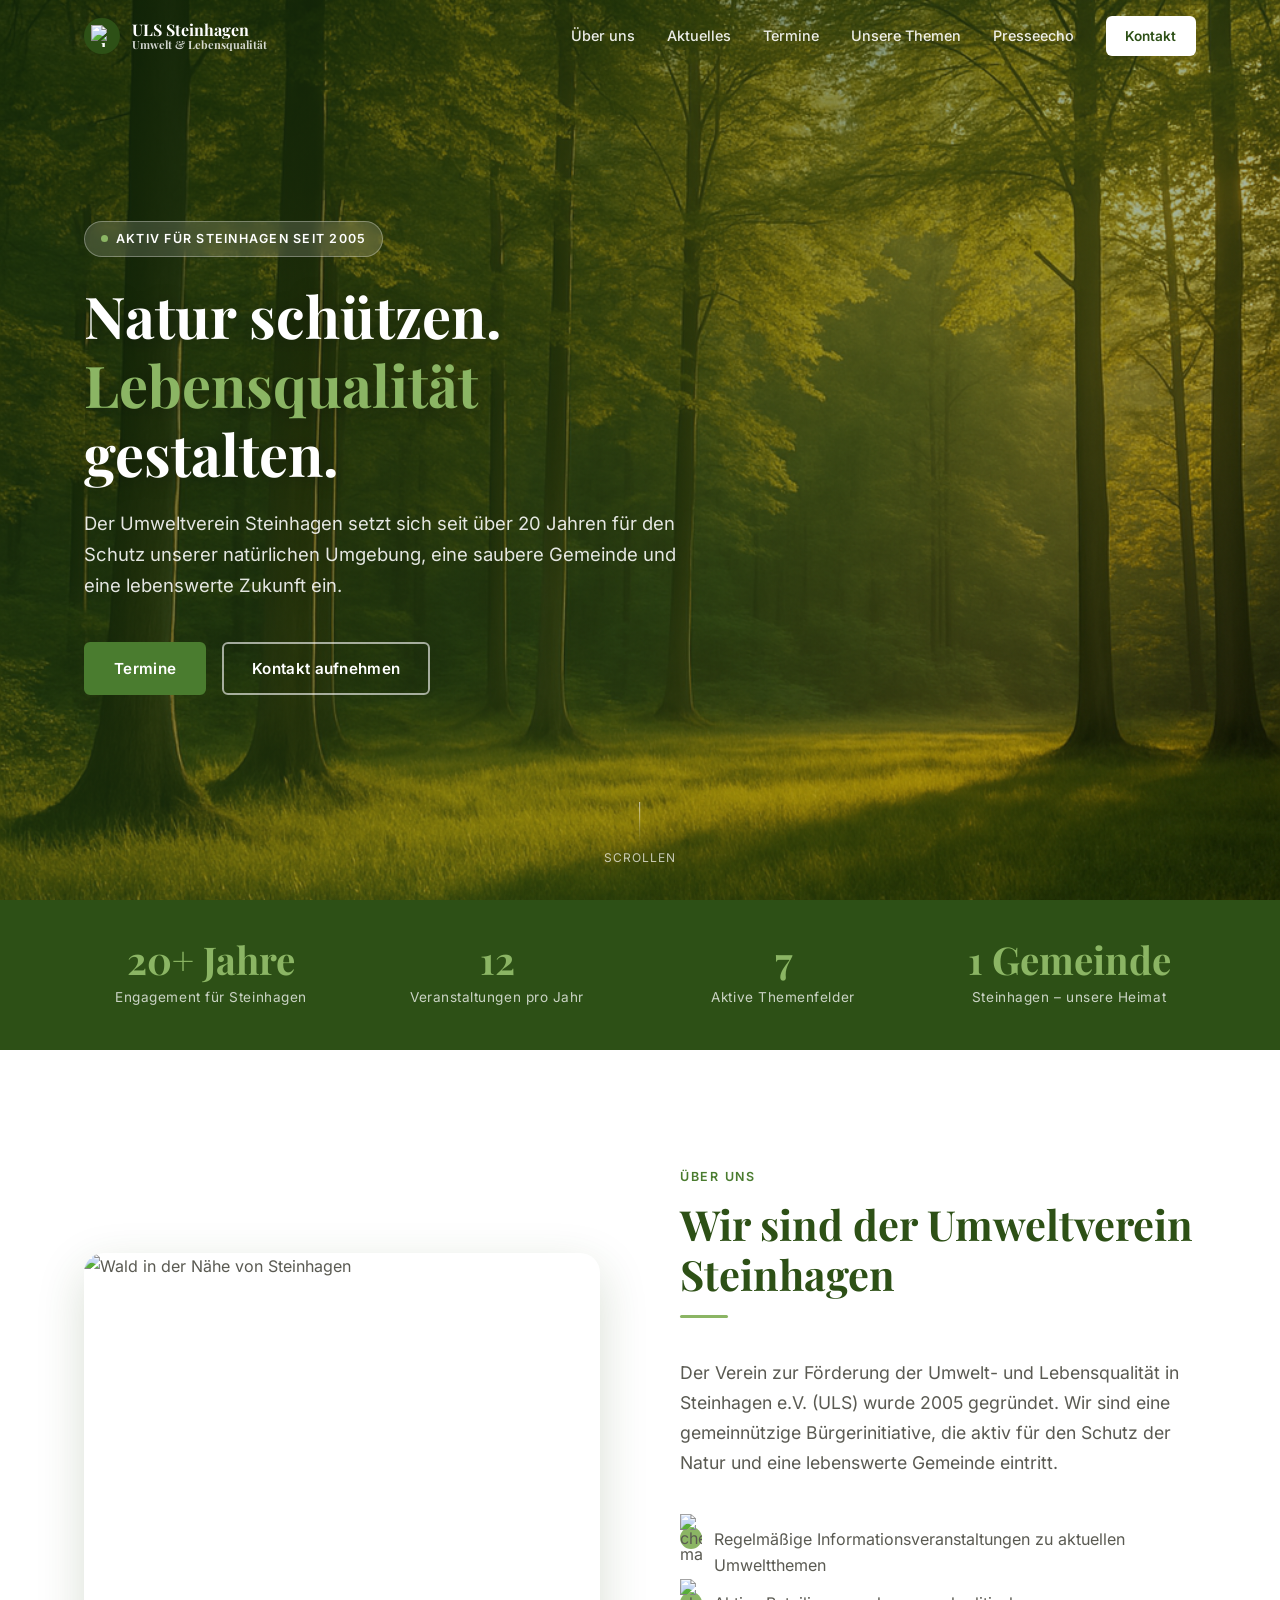
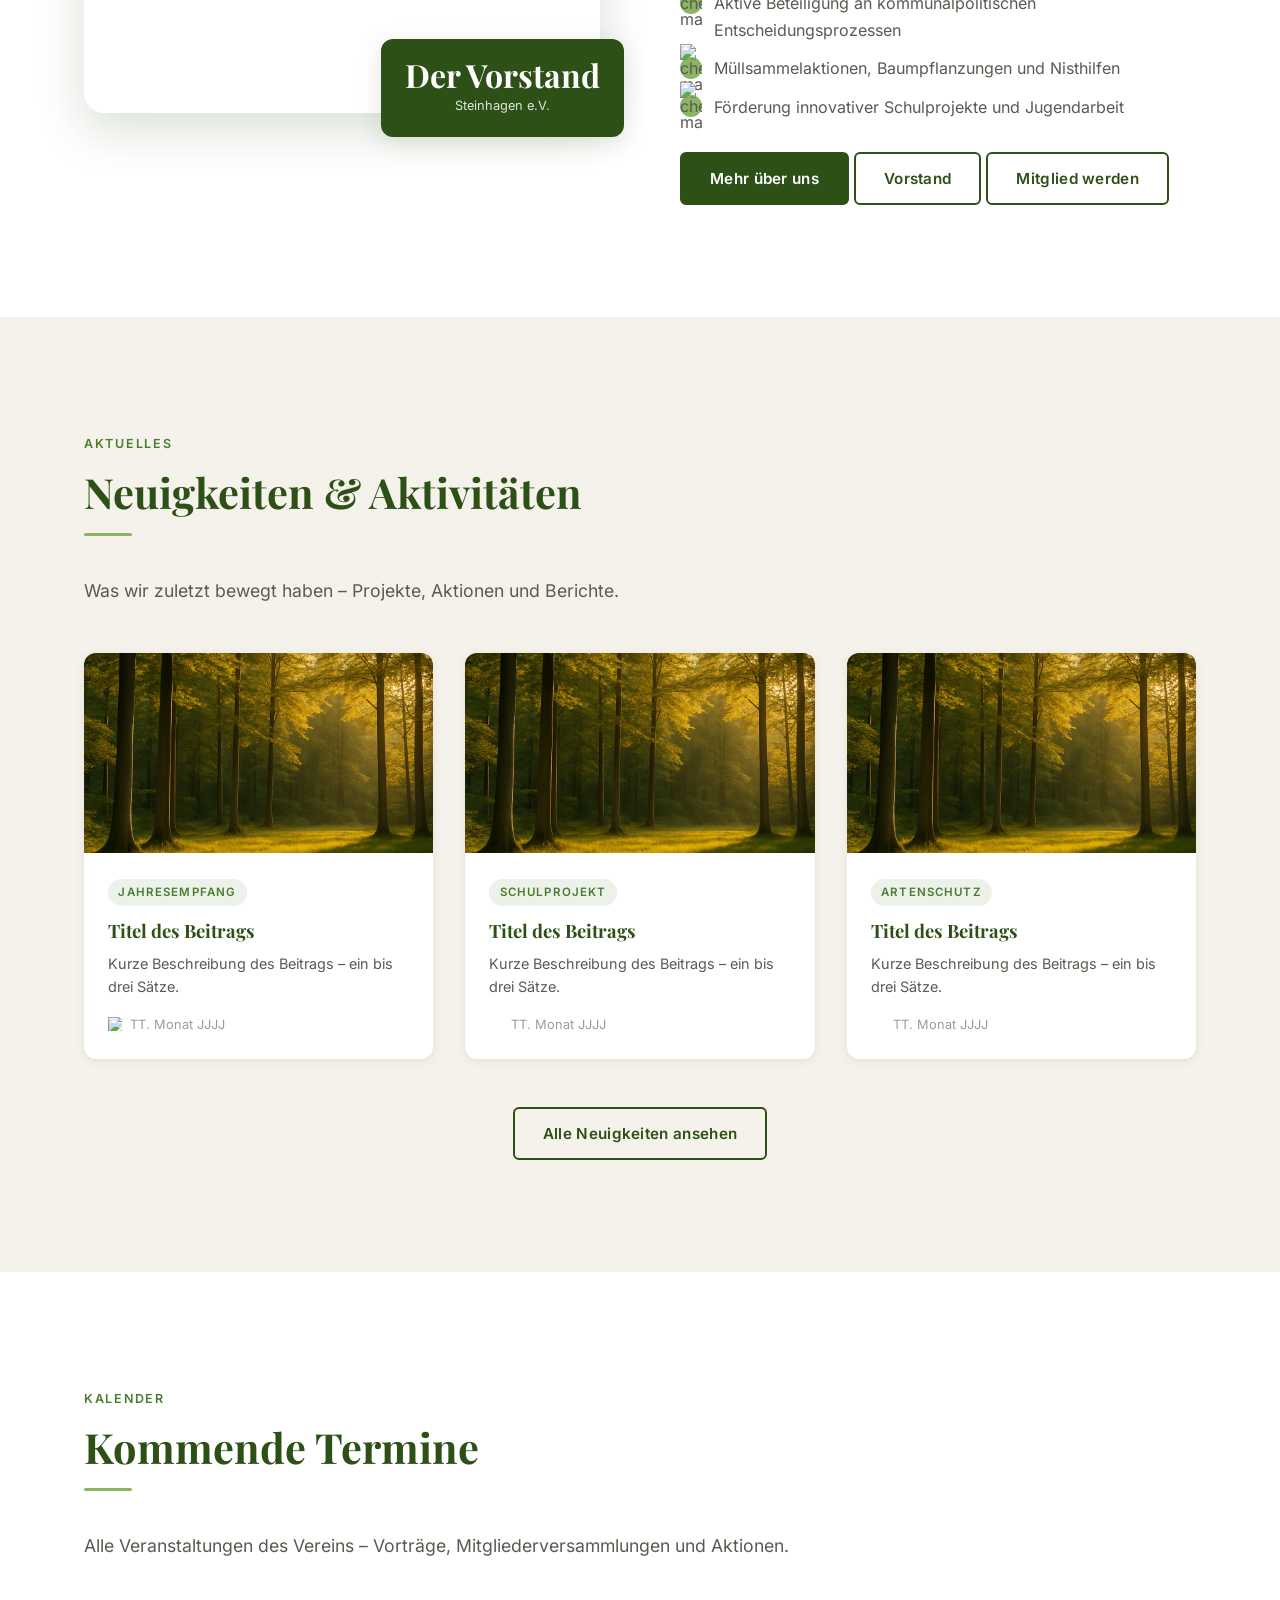
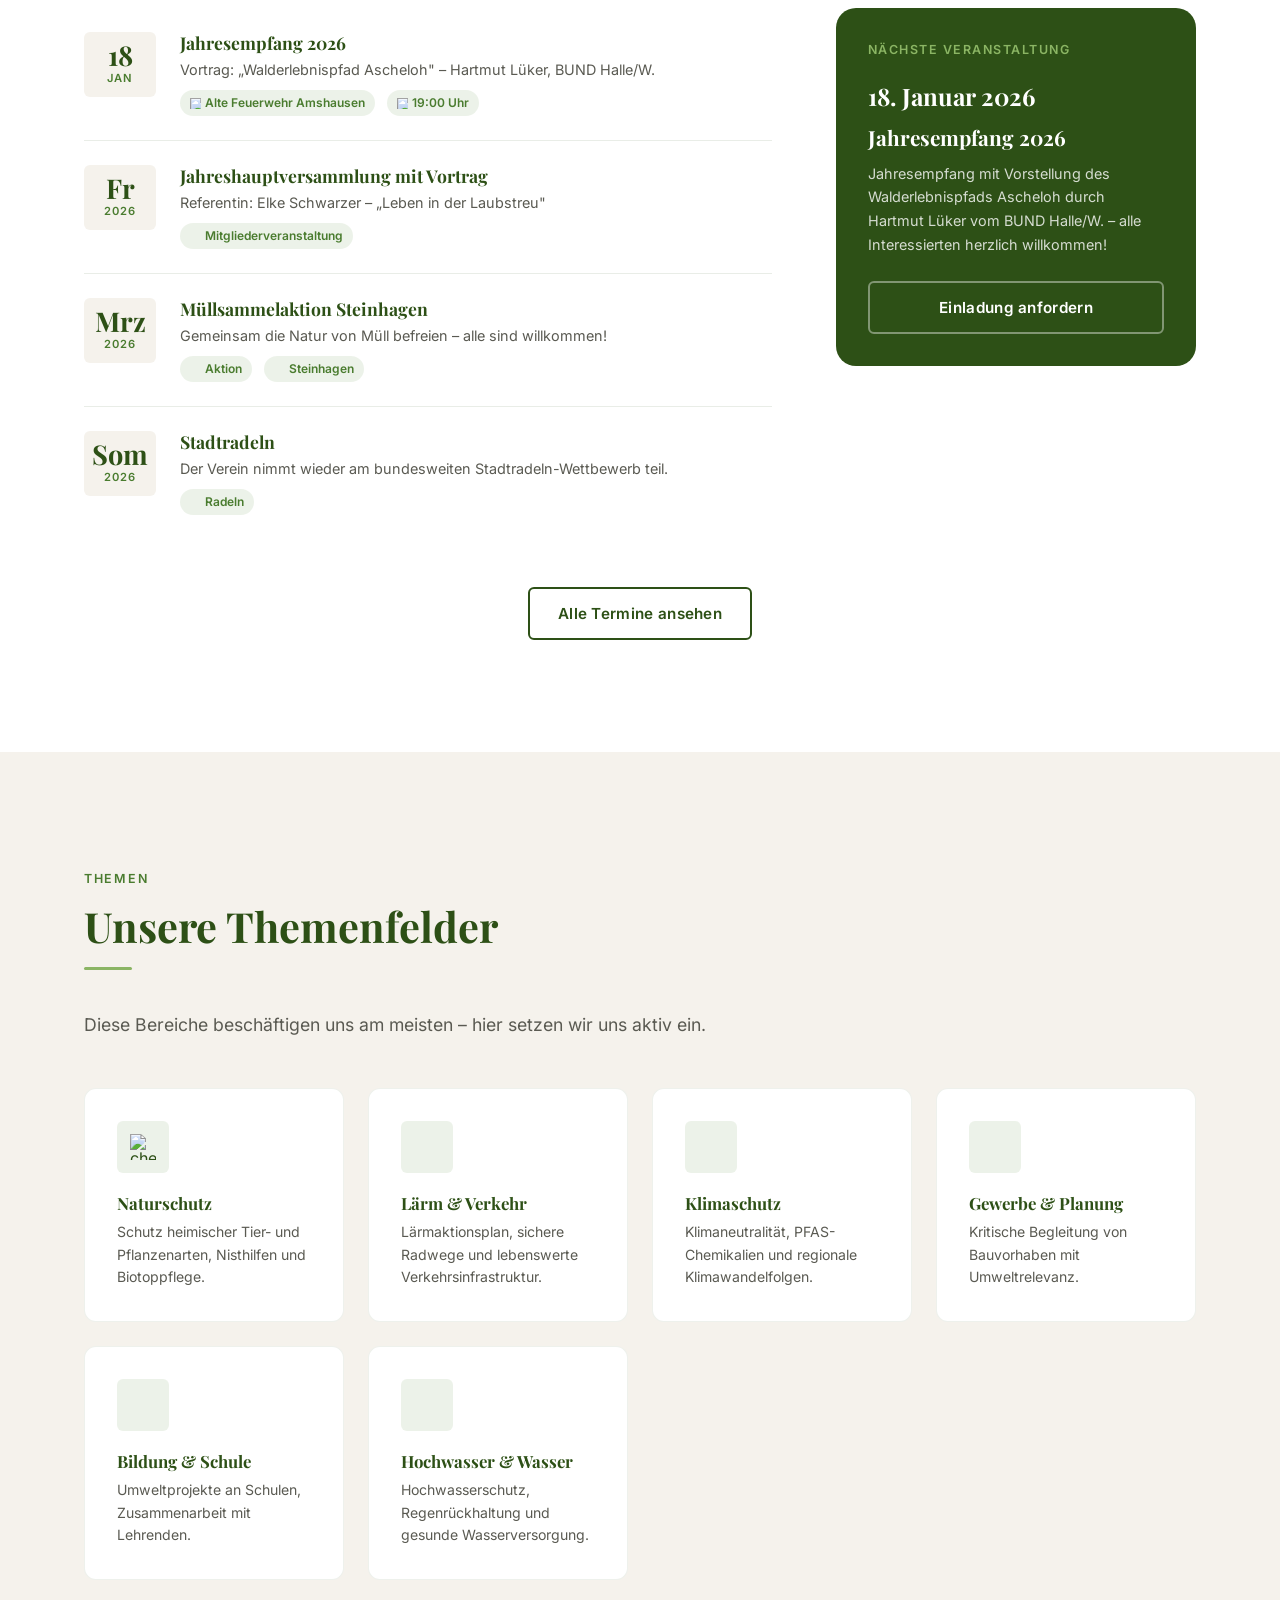
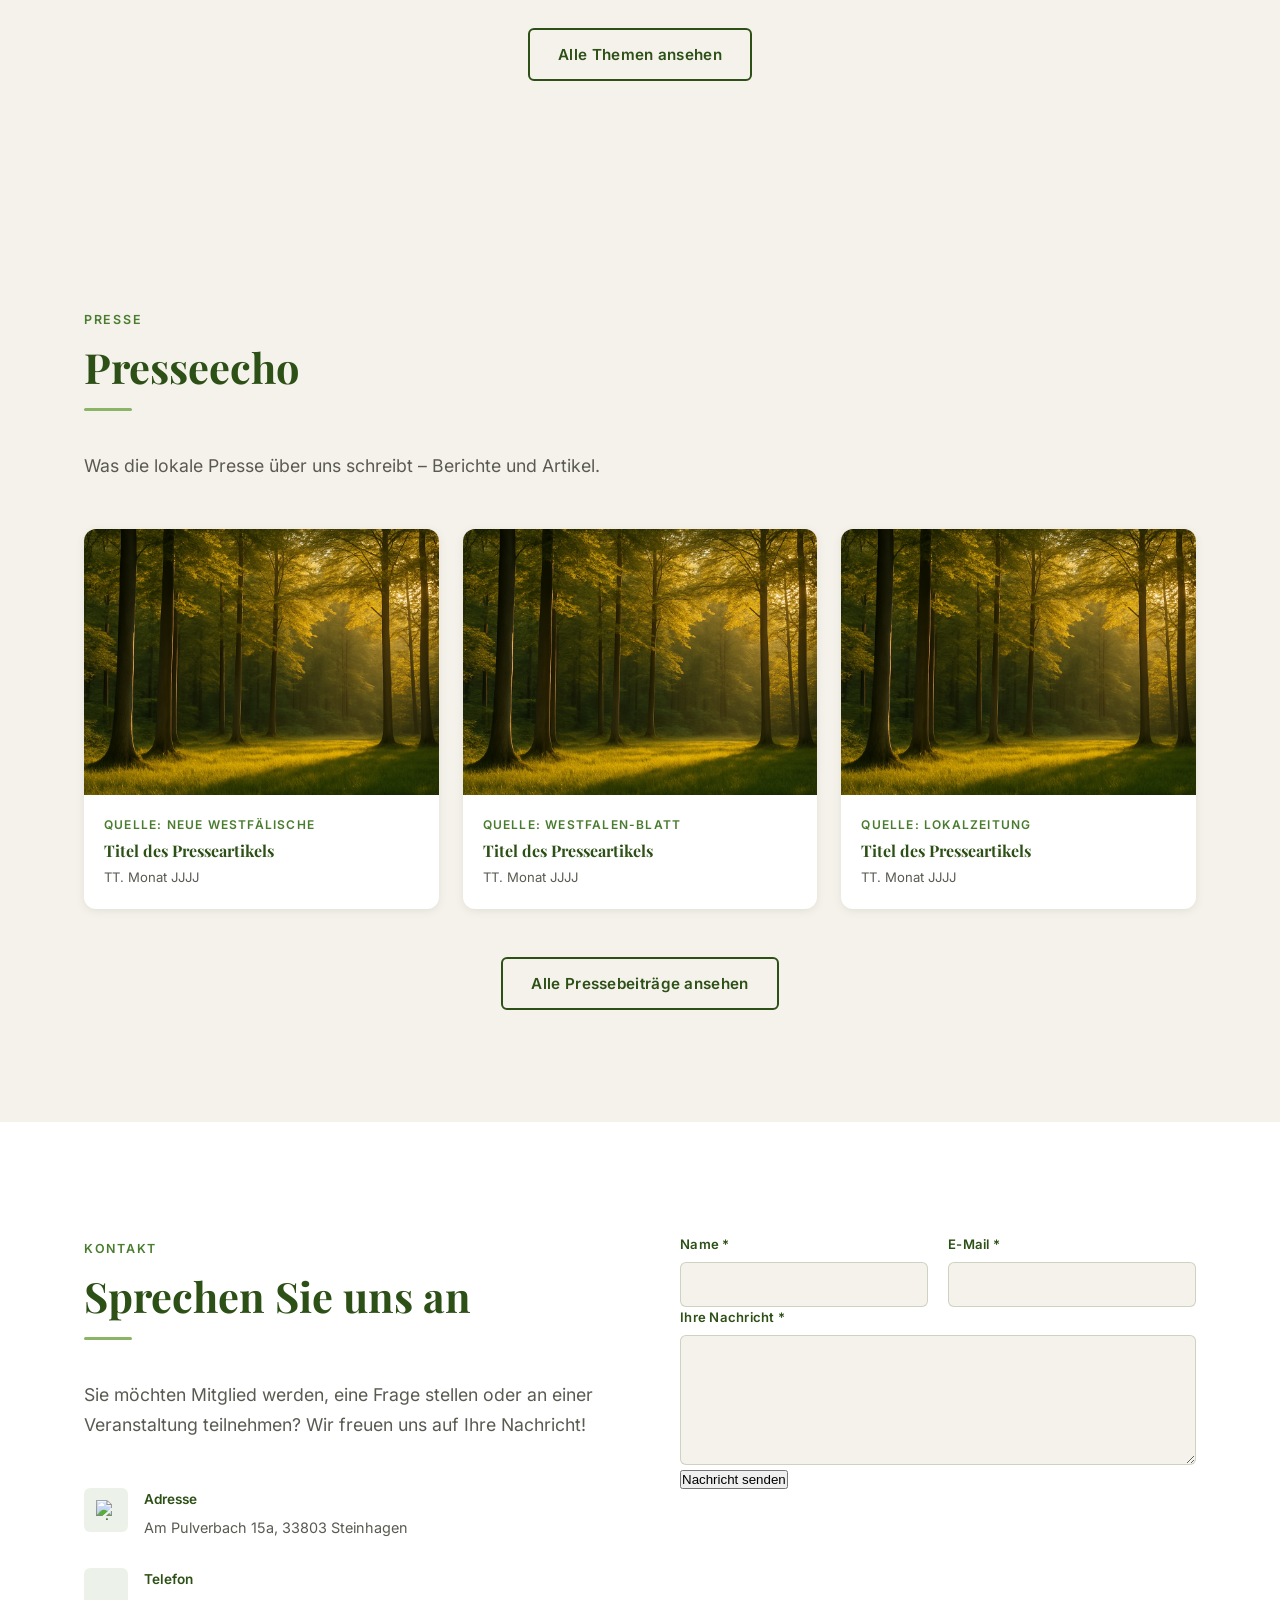
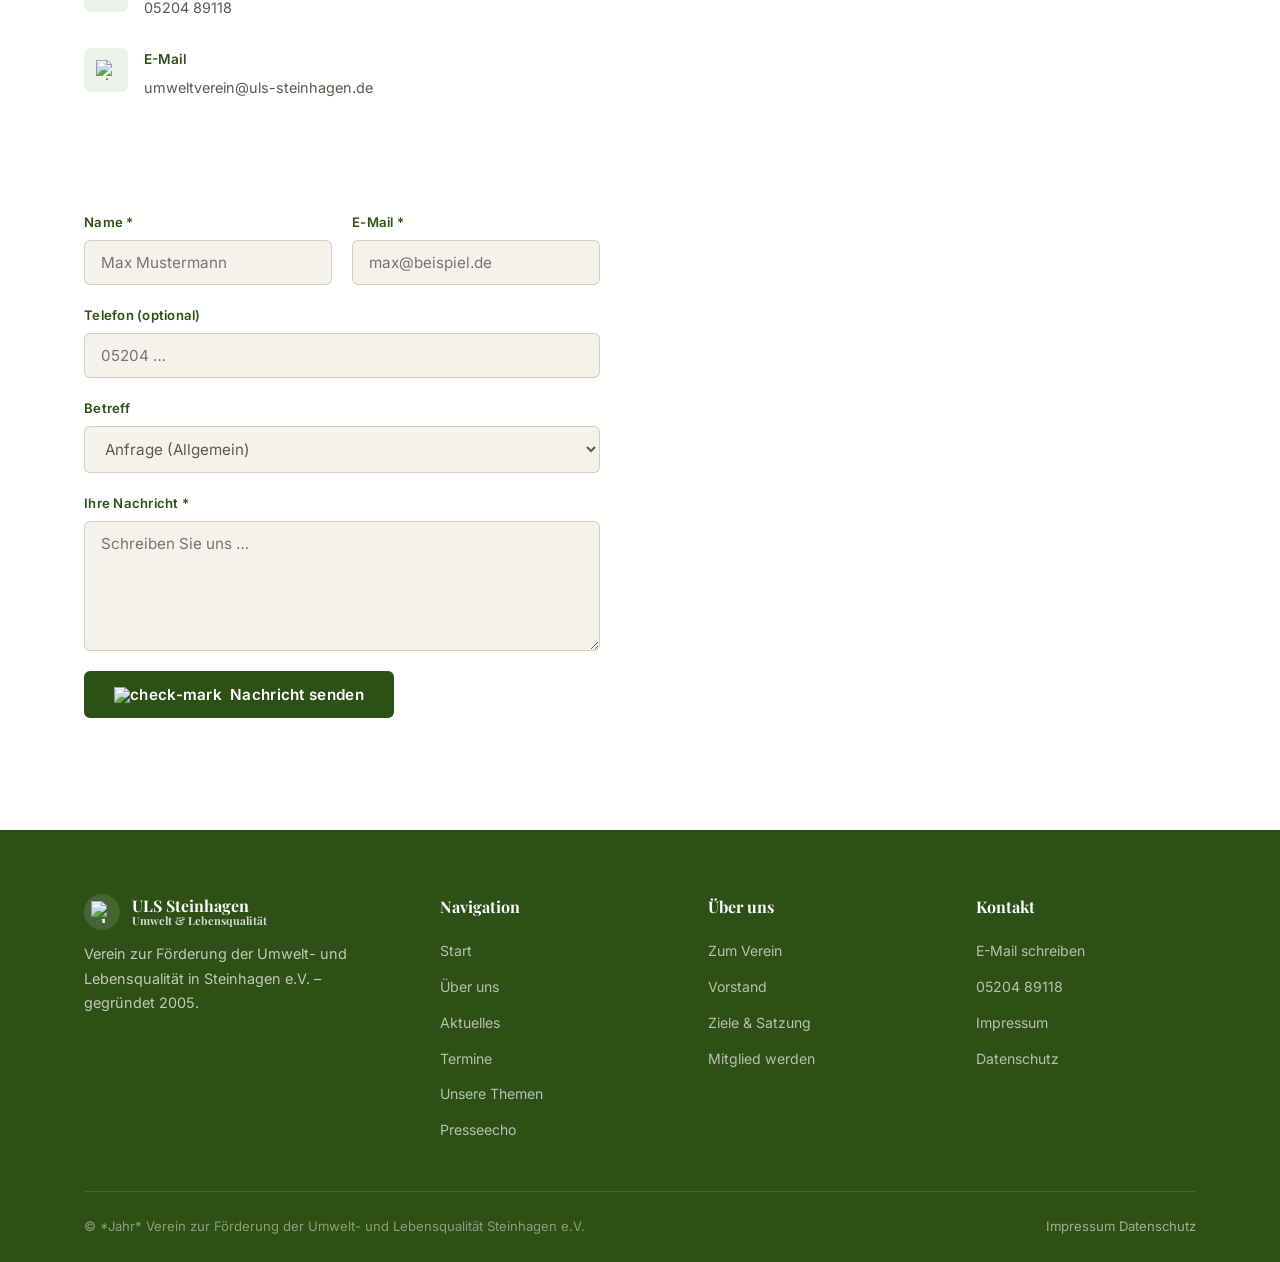
==== index.html @ e53cb42e "init" ====
<!DOCTYPE html>
<html lang="de">
<head>
  <meta charset="UTF-8" />
  <meta name="viewport" content="width=device-width, initial-scale=1.0" /> <!-- Smartphone scaling -->
  <!-- SEO | Das zeigt Google bei den Suchergebnissen in der Beschreibung an -->
  <meta name="description" content="Verein zur Förderung der Umwelt- und Lebensqualität in Steinhagen e.V. – Wir setzen uns für Natur, Umwelt und eine lebenswerte Gemeinde ein." />
  <meta name="theme-color" content="#2D5016" /> <!-- Färb die Adressleiste in mobilen Browsern in dunkles Grün ein-->
  <!-- Text im Browser-Tab -->
  <title>ULS Steinhagen – Umwelt &amp; Lebensqualität</title>

  <!-- Styles -->
  <link rel="stylesheet" href="css/style.css" />
</head>
<body>
  <!-- Skip-Link für Barrierefreiheit -->
  <a class="sr-only" href="#main" style="position:absolute;left:-9999px;top:0;background:var(--green-dark);color:#fff;padding:.5rem 1rem;z-index:9999;">Zum Inhalt springen</a>
  <!-- NAVBAR -->
  <header id="navbar" role="banner">
    <div class="container nav-inner"> <!-- Logo und Text links -->
      <a href="index.html" class="nav-logo" aria-label="ULS Steinhagen – Startseite">
        <div class="nav-logo-icon" aria-hidden="true">
          <span class="icon-slot">
             <img src="icons/uls-steinhagen-logo.png" alt="uls-steinhagen-logo Baum" />
          </span>
        </div>
        <div class="nav-logo-text">
          <span>ULS Steinhagen</span>
          <span>Umwelt &amp; Lebensqualität</span>
        </div>
      </a>

      <!-- Mobile Hamburger (JS controlled) 
           aria-controls="nav-links" verknüpft den Button technisch mit der Navigation -->
      <button
        id="nav-toggle"
        class="nav-toggle"
        aria-controls="nav-links"
        aria-expanded="false"
        aria-label="Menü öffnen"
      >
        <span></span><span></span><span></span> <!-- Hamburger Striche -->
      </button>

      <!-- Main navigation links ─────────────────────────
           "nav-cta" (Call to Action) lässt sie aussehen wie ein button.
      ──────────────────────────────────────────────── -->
      <nav id="nav-links" class="nav-links" role="navigation" aria-label="Hauptnavigation">
        <a href="ueber-uns.html">Über uns</a>
        <a href="news.html">Aktuelles</a>
        <a href="#events">Termine</a>
        <a href="themen.html">Unsere Themen</a>
        <a href="presseecho.html" >Presseecho</a>
        <a href="#contact" class="nav-cta">Kontakt</a>
      </nav>
    </div>
  </header>

  <!--MAIN -->
  <main id="main">
    <!-- HERO | Background image in style.css → .hero-bg -->
    <section id="hero" aria-labelledby="hero-heading"> <!-- Dadurch liest der Screenreader zuerst den Titel -->
      <div class="hero-bg" role="img" aria-label="Blick in einen deutschen Laubwald"></div>
      <div class="hero-overlay" aria-hidden="true"></div> <!-- Filter auf dem Hintergrundbild -->

      <div class="container hero-content">
        <!-- Badge pill über dem Titel (small label) -->
        <div class="hero-badge" aria-hidden="true">
          <span class="hero-badge-dot"></span>
          Aktiv für Steinhagen seit 2005
        </div>

        <!-- Title -->
        <h1 class="hero-title" id="hero-heading">
          Natur schützen.<br>
          <em>Lebensqualität</em><br>
          gestalten.
        </h1>

        <!-- Intro Text -->
        <p class="hero-sub">
          Der Umweltverein Steinhagen setzt sich seit über 20 Jahren für den Schutz
          unserer natürlichen Umgebung, eine saubere Gemeinde und eine lebenswerte Zukunft ein.<br>
        </p>
        <!-- Button labels und hrefs -->
        <div class="hero-actions">
          <a href="termine.html" class="btn btn-primary">Termine</a>
          <a href="#contact" class="btn btn-outline">Kontakt aufnehmen</a>
        </div>
      </div>

      <!-- Animated scroll indicator | Scollt bis "stats" -->
      <div class="hero-scroll" aria-hidden="true" onclick="document.getElementById('stats').scrollIntoView({behavior:'smooth'})">
        <div class="hero-scroll-line"></div>
        <span>Scrollen</span>
      </div>
    </section>

    <!-- STATS BAR -->
    <section id="stats" aria-label="Verein in Zahlen">
      <div class="container">
        <div class="stats-grid">
          <div>
            <span class="stat-number" data-target="20" data-suffix="+ Jahre">0 Jahre</span>
            <span class="stat-label">Engagement für Steinhagen</span>
          </div>
          <div>
            <span class="stat-number" data-target="12" data-suffix="">0</span>
            <span class="stat-label">Veranstaltungen pro Jahr</span>
          </div>
          <div>
            <span class="stat-number" data-target="7" data-suffix="">0</span>
            <span class="stat-label">Aktive Themenfelder</span>
          </div>
          <div>
            <span class="stat-number" data-target="1" data-suffix=" Gemeinde">0</span>
            <span class="stat-label">Steinhagen – unsere Heimat</span>
          </div>
        </div>
      </div>
    </section>

    <!-- ÜBER UNS -->
    <section id="about" class="section" aria-labelledby="about-heading">
      <div class="container">
        <div class="about-grid">

          <!-- Image -->
          <div class="about-image-wrap reveal">
            <img
              src="images/vorstand.png"
              alt="Wald in der Nähe von Steinhagen"
              loading="lazy"
            />

            <!-- Floating badge unten-rechts des Bildes -->
            <div class="about-badge-float" aria-hidden="true">
              <strong>Der Vorstand</strong>
              <span>Steinhagen e.V.</span>
            </div>
          </div>

          <!-- Text side -->
          <div class="reveal">
            <span class="section-label">Über uns</span>
            <h2 class="section-title" id="about-heading">Wir sind der Umweltverein Steinhagen</h2>
            <div class="divider"></div>
            <p class="section-intro">
              Der Verein zur Förderung der Umwelt- und Lebensqualität in Steinhagen e.V. (ULS)
              wurde 2005 gegründet. Wir sind eine gemeinnützige Bürgerinitiative, die aktiv für
              den Schutz der Natur und eine lebenswerte Gemeinde eintritt.
            </p>

            <!-- List -->
            <ul class="about-list" aria-label="Unsere Tätigkeiten">
              <li class="about-list-item">
                <span class="about-list-icon" aria-hidden="true" >
                  <img src="icons/check-mark.png" alt="check-mark" class="icon-slot"/>
                </span>
                <span>Regelmäßige Informationsveranstaltungen zu aktuellen Umweltthemen</span>
              </li>
              <li class="about-list-item">
                <span class="about-list-icon" aria-hidden="true">
                  <img src="icons/check-mark.png" alt="check-mark" class="icon-slot"/>
                </span>
                <span>Aktive Beteiligung an kommunalpolitischen Entscheidungsprozessen</span>
              </li>
              <li class="about-list-item">
                <span class="about-list-icon" aria-hidden="true">
                  <img src="icons/check-mark.png" alt="check-mark" class="icon-slot"/>
                </span>
                <span>Müllsammelaktionen, Baumpflanzungen und Nisthilfen</span>
              </li>
              <li class="about-list-item">
                <span class="about-list-icon" aria-hidden="true">
                  <img src="icons/check-mark.png" alt="check-mark" class="icon-slot"/>
                </span>
                <span>Förderung innovativer Schulprojekte und Jugendarbeit</span>
              </li>
            </ul>

            <!-- Links zu subpages -->
            <div class="btn-group">
              <a href="ueber-uns.html" class="btn btn-primary">Mehr über uns</a>
              <a href="ueber-uns.html#vorstand" class="btn btn-outline">Vorstand</a>
              <a href="mitgliedschaft.html" class="btn btn-outline">Mitglied werden</a>
            </div>
          </div>
        </div>
      </div>
    </section>


    <!-- NEWS -->
    <section id="news" class="section" aria-labelledby="news-heading">
      <div class="container">
        <div class="reveal">
          <span class="section-label">Aktuelles</span>
          <h2 class="section-title" id="news-heading">Neuigkeiten &amp; Aktivitäten</h2>
          <div class="divider"></div>
          <p class="section-intro">Was wir zuletzt bewegt haben – Projekte, Aktionen und Berichte.</p>
        </div>

        <div class="news-grid">
          <!-- NEWS CARD -->
          <article class="news-card reveal" aria-labelledby="news1-title">
            <img class="news-card-img" src="images/hero-forest.png" alt="Beschreibung Bild 1" loading="lazy" />
            <div class="news-card-body">
              <span class="news-card-tag">Jahresempfang</span>
              <h3 class="news-card-title" id="news1-title">Titel des Beitrags</h3>
              <p class="news-card-excerpt">
                Kurze Beschreibung des Beitrags – ein bis drei Sätze.
              </p>
              <div class="news-card-meta">
                <span class="icon-slot" aria-hidden="true">
                  <img src="icons/check-mark.png" alt="check-mark" class="icon-slot">
                </span>
                <span>TT. Monat JJJJ</span>
              </div>
            </div>
          </article>

          <article class="news-card reveal" aria-labelledby="news2-title">
            <img class="news-card-img" src="images/hero-forest.png" alt="Beschreibung Bild 2" loading="lazy" />
            <div class="news-card-body">
              <span class="news-card-tag">Schulprojekt</span>
              <h3 class="news-card-title" id="news2-title">Titel des Beitrags</h3>
              <p class="news-card-excerpt">Kurze Beschreibung des Beitrags – ein bis drei Sätze.</p>
              <div class="news-card-meta">
                <span class="icon-slot" aria-hidden="true"></span>
                <span>TT. Monat JJJJ</span>
              </div>
            </div>
          </article>

          <article class="news-card reveal" aria-labelledby="news3-title">
            <img class="news-card-img" src="images/hero-forest.png" alt="Beschreibung Bild 3" loading="lazy" />
            <div class="news-card-body">
              <span class="news-card-tag">Artenschutz</span>
              <h3 class="news-card-title" id="news3-title">Titel des Beitrags</h3>
              <p class="news-card-excerpt">Kurze Beschreibung des Beitrags – ein bis drei Sätze.</p>
              <div class="news-card-meta">
                <span class="icon-slot" aria-hidden="true"></span>
                <span>TT. Monat JJJJ</span>
              </div>
            </div>
          </article>

        </div>

        <!-- Link -->
        <div class="section-more reveal">
          <a href="news.html" class="btn btn-outline">Alle Neuigkeiten ansehen</a>
        </div>
      </div>
    </section>


    <!-- TERMINE -->
    <section id="events" class="section" aria-labelledby="events-heading">
      <div class="container">
        <div class="reveal">
          <span class="section-label">Kalender</span>
          <h2 class="section-title" id="events-heading">Kommende Termine</h2>
          <div class="divider"></div>
          <p class="section-intro">Alle Veranstaltungen des Vereins – Vorträge, Mitgliederversammlungen und Aktionen.</p>
        </div>

        <!-- Termine Liste -->
        <div class="events-layout">
          <div>
            <article class="event-item reveal" aria-labelledby="ev1-title">
              <div class="event-date-box" aria-label="18. Januar">
                <span class="event-day">18</span>
                <span class="event-month">Jan</span>
              </div>
              <div class="event-info">
                <h4 id="ev1-title">Jahresempfang 2026</h4>
                <p>Vortrag: „Walderlebnispfad Ascheloh" – Hartmut Lüker, BUND Halle/W.</p>
                <div class="event-meta-row">
                  <span class="event-tag">
                    <span class="icon-slot" aria-hidden="true">
                      <img src="icons/check-mark.png" alt="check-mark" class="icon-slot">
                    </span>
                    Alte Feuerwehr Amshausen
                  </span>
                  <span class="event-tag">
                    <span class="icon-slot" aria-hidden="true">
                      <img src="icons/check-mark.png" alt="check-mark" class="icon-slot">
                    </span>
                    19:00 Uhr
                  </span>
                </div>
              </div>
            </article>

            <article class="event-item reveal" aria-labelledby="ev2-title">
              <div class="event-date-box" aria-label="Frühjahr 2026">
                <span class="event-day">Fr</span>
                <span class="event-month">2026</span>
              </div>
              <div class="event-info">
                <h4 id="ev2-title">Jahreshauptversammlung mit Vortrag</h4>
                <p>Referentin: Elke Schwarzer – „Leben in der Laubstreu"</p>
                <div class="event-meta-row">
                  <span class="event-tag">
                    <span class="icon-slot" aria-hidden="true"></span>
                    Mitgliederveranstaltung
                  </span>
                </div>
              </div>
            </article>

            <article class="event-item reveal" aria-labelledby="ev3-title">
              <div class="event-date-box" aria-label="März 2026">
                <span class="event-day">Mrz</span>
                <span class="event-month">2026</span>
              </div>
              <div class="event-info">
                <h4 id="ev3-title">Müllsammelaktion Steinhagen</h4>
                <p>Gemeinsam die Natur von Müll befreien – alle sind willkommen!</p>
                <div class="event-meta-row">
                  <span class="event-tag">
                    <span class="icon-slot" aria-hidden="true"></span>
                    Aktion
                  </span>
                  <span class="event-tag">
                    <span class="icon-slot" aria-hidden="true"></span>
                    Steinhagen
                  </span>
                </div>
              </div>
            </article>

            <article class="event-item reveal" aria-labelledby="ev4-title">
              <div class="event-date-box" aria-label="Sommer 2026">
                <span class="event-day">Som</span>
                <span class="event-month">2026</span>
              </div>
              <div class="event-info">
                <h4 id="ev4-title">Stadtradeln</h4>
                <p>Der Verein nimmt wieder am bundesweiten Stadtradeln-Wettbewerb teil.</p>
                <div class="event-meta-row">
                  <span class="event-tag">
                    <span class="icon-slot" aria-hidden="true"></span>
                    Radeln
                  </span>
                </div>
              </div>
            </article>

          </div>

          <!-- Sticky nächste Veranstaltung card (rechte Spalte) -->
          <aside class="next-event-card reveal" aria-labelledby="next-ev-title">
            <p class="next-event-label">Nächste Veranstaltung</p>
            <p class="next-event-date">18. Januar 2026</p>
            <h3 class="next-event-title" id="next-ev-title">Jahresempfang 2026</h3>
            <p class="next-event-desc">
              Jahresempfang mit Vorstellung des Walderlebnispfads Ascheloh durch
              Hartmut Lüker vom BUND Halle/W. – alle Interessierten herzlich willkommen!
            </p>
            <a href="#contact" class="btn btn-outline">Einladung anfordern</a>
          </aside>

        </div>

        <!-- Link -->
        <div class="section-more reveal">
          <a href="termine.html" class="btn btn-outline">Alle Termine ansehen</a>
        </div>
      </div>
    </section>


    <!-- UNSERE THEMEN -->
    <section id="topics" class="section" aria-labelledby="topics-heading">
      <div class="container">
        <div class="reveal">
          <span class="section-label">Themen</span>
          <h2 class="section-title" id="topics-heading">Unsere Themenfelder</h2>
          <div class="divider"></div>
          <p class="section-intro">Diese Bereiche beschäftigen uns am meisten – hier setzen wir uns aktiv ein.</p>
        </div>

        <div class="topics-grid">
          <!-- TOPIC CARD -->
          <a class="topic-card reveal" href="themen.html#naturschutz">
            <div class="topic-icon" aria-hidden="true">
              <span class="icon-slot">
                <img src="icons/check-mark.png" alt="check-mark" class="icon-slot">
              </span>
            </div>
            <h4>Naturschutz</h4>
            <p>Schutz heimischer Tier- und Pflanzenarten, Nisthilfen und Biotoppflege.</p>
          </a>

          <a class="topic-card reveal" href="themen.html#laerm-verkehr">
            <div class="topic-icon" aria-hidden="true">
              <span class="icon-slot"></span>
            </div>
            <h4>Lärm &amp; Verkehr</h4>
            <p>Lärmaktionsplan, sichere Radwege und lebenswerte Verkehrsinfrastruktur.</p>
          </a>

          <a class="topic-card reveal" href="themen.html#klimaschutz">
            <div class="topic-icon" aria-hidden="true">
              <span class="icon-slot"></span>
            </div>
            <h4>Klimaschutz</h4>
            <p>Klimaneutralität, PFAS-Chemikalien und regionale Klimawandelfolgen.</p>
          </a>

          <a class="topic-card reveal" href="themen.html#gewerbe-planung">
            <div class="topic-icon" aria-hidden="true">
              <span class="icon-slot"></span>
            </div>
            <h4>Gewerbe &amp; Planung</h4>
            <p>Kritische Begleitung von Bauvorhaben mit Umweltrelevanz.</p>
          </a>

          <a class="topic-card reveal" href="themen.html#bildung">
            <div class="topic-icon" aria-hidden="true">
              <span class="icon-slot"></span>
            </div>
            <h4>Bildung &amp; Schule</h4>
            <p>Umweltprojekte an Schulen, Zusammenarbeit mit Lehrenden.</p>
          </a>

          <a class="topic-card reveal" href="themen.html#hochwasser">
            <div class="topic-icon" aria-hidden="true">
              <span class="icon-slot"></span>
            </div>
            <h4>Hochwasser &amp; Wasser</h4>
            <p>Hochwasserschutz, Regenrückhaltung und gesunde Wasserversorgung.</p>
          </a>

        </div>

        <!-- Link -->
        <div class="section-more reveal">
          <a href="themen.html" class="btn btn-outline">Alle Themen ansehen</a>
        </div>
      </div>
    </section>


    <!-- PRESSEECHO -->
    <section id="presseecho" class="section" aria-labelledby="presse-heading">
      <div class="container">
        <div class="reveal">
          <span class="section-label">Presse</span>
          <h2 class="section-title" id="presse-heading">Presseecho</h2>
          <div class="divider"></div>
          <p class="section-intro">Was die lokale Presse über uns schreibt – Berichte und Artikel.</p>
        </div>

        <div class="press-grid">
          <!-- PRESS CARD -->
          <article class="press-card reveal">
            <img class="press-card-img" src="images/hero-forest.png" alt="Zeitungsartikel Beschreibung" loading="lazy" />
            <div class="press-card-body">
              <p class="press-card-source">Quelle: Neue Westfälische</p>
              <h4 class="press-card-title">Titel des Presseartikels</h4>
              <p class="press-card-date">TT. Monat JJJJ</p>
            </div>
          </article>

          <article class="press-card reveal">
            <img class="press-card-img" src="images/hero-forest.png" alt="Zeitungsartikel Beschreibung" loading="lazy" />
            <div class="press-card-body">
              <p class="press-card-source">Quelle: Westfalen-Blatt</p>
              <h4 class="press-card-title">Titel des Presseartikels</h4>
              <p class="press-card-date">TT. Monat JJJJ</p>
            </div>
          </article>

          <article class="press-card reveal">
            <img class="press-card-img" src="images/hero-forest.png" alt="Zeitungsartikel Beschreibung" loading="lazy" />
            <div class="press-card-body">
              <p class="press-card-source">Quelle: Lokalzeitung</p>
              <h4 class="press-card-title">Titel des Presseartikels</h4>
              <p class="press-card-date">TT. Monat JJJJ</p>
            </div>
          </article>

        </div>

        <!-- Link -->
        <div class="section-more reveal">
          <a href="presseecho.html" class="btn btn-outline">Alle Pressebeiträge ansehen</a>
        </div>
      </div>
    </section>


    <!-- KONTAKT The form uses a mailto: fallback (no server needed).
         See main.js for the submit handler -->
    <section id="contact" class="section" aria-labelledby="contact-heading">
      <div class="container">
        <div class="contact-layout">

          <!-- Links: Kontakt Info -->
          <div class="reveal">
            <span class="section-label">Kontakt</span>
            <h2 class="section-title" id="contact-heading">Sprechen Sie uns an</h2>
            <div class="divider"></div>
            <p class="section-intro">
              Sie möchten Mitglied werden, eine Frage stellen oder an einer Veranstaltung
              teilnehmen? Wir freuen uns auf Ihre Nachricht!
            </p>

            <div class="contact-info-block">
              <!-- INFO ITEM -->
              <div class="contact-info-item">
                <div class="contact-info-icon" aria-hidden="true">
                  <span class="icon-slot">
                    <img src="icons/check-mark.png" alt="check-mark" class="icon-slot">
                  </span>
                </div>
                <div class="contact-info-text">
                  <strong>Adresse</strong>
                  <span>Am Pulverbach 15a, 33803 Steinhagen</span>
                </div>
              </div>

              <div class="contact-info-item">
                <div class="contact-info-icon" aria-hidden="true">
                  <span class="icon-slot"></span>
                </div>
                <div class="contact-info-text">
                  <strong>Telefon</strong>
                  <span><a href="tel:+4952048911">05204 89118</a></span>
                </div>
              </div>

              <div class="contact-info-item">
                <div class="contact-info-icon" aria-hidden="true">
                  <span class="icon-slot">
                    <img src="icons/check-mark.png" alt="check-mark" class="icon-slot">
                  </span>
                </div>
                <div class="contact-info-text">
                  <strong>E-Mail</strong>
                  <span><a href="mailto:umweltverein@uls-steinhagen.de">umweltverein@uls-steinhagen.de</a>
                  </span>
                </div>
              </div>

            </div>
          </div>
<form id="form" action="https://api.formbee.dev/formbee/01c7804d-ffdd-40e4-904d-79a69d5cc7fa" method="POST">
  
  <div class="form-row">
    <div class="form-group">
      <label for="name">Name *</label>
      <input type="text" id="name" name="name" required />
    </div>

    
    <div class="form-group">
      <label for="email">E-Mail *</label>
      <input type="email" id="email" name="email" required />
    </div>
  </div>

  <div class="form-group">
    <label for="message">Ihre Nachricht *</label>
    <textarea id="message" name="message" required></textarea>
  </div>

  <button type="submit" class="form-submit">Nachricht senden</button>
</form>
          <!-- Rechts: Kontankt Form -->
          <div class="reveal">
            <form id="contact-form" class="contact-form" action="https://api.formbee.dev/formbee/01c7804d-ffdd-40e4-904d-79a69d5cc7fa" method="POST" aria-label="Kontaktformular">
              <div class="form-row">
                <div class="form-group">
                  <label for="name">Name *</label>
                  <input type="text" id="name" name="name" placeholder="Max Mustermann" required autocomplete="name" />
                </div>

                <!-- Honeypot und Zugansschlüssel 
                <div style="display:none;" aria-hidden="true">
                  <input type="text" name="honeypot" tabindex="-1" autocomplete="off" />
                  <input type="hidden" name="accessKey" value="ACCESS-KEY">
                </div>
                -->

                <div class="form-group">
                  <label for="email">E-Mail *</label>
                  <input type="email" id="email" name="email" placeholder="max@beispiel.de" required autocomplete="email" />
                </div>
              </div>

              <div class="form-group">
                <label for="phone">Telefon (optional)</label>
                <input type="tel" id="phone" name="phone" placeholder="05204 …" autocomplete="tel" />
              </div>

              <div class="form-group">
                <label for="subject">Betreff</label>
                <select id="subject" name="subject">
                  <option value="">Anfrage (Allgemein)</option>
                  <option value="Mitgliedschaft">Mitgliedschaft</option>
                  <option value="Veranstaltung">Veranstaltung</option>
                  <option value="Thema">Umweltthema melden</option>
                  <option value="Sonstiges">Sonstiges</option>
                </select>
              </div>

              <div class="form-group">
                <label for="message">Ihre Nachricht *</label>
                <textarea id="message" name="message" placeholder="Schreiben Sie uns …" required></textarea>
              </div>

              <button type="submit" class="btn btn-primary form-submit">
                <span class="icon-slot" aria-hidden="true">
                  <img src="icons/check-mark.png" alt="check-mark" class="icon-slot">
                </span>
                Nachricht senden
              </button>
            </form>
          </div>

        </div>
      </div>
    </section>

  </main>


  <!-- FOOTER -->
  <footer role="contentinfo">
    <div class="container">
      <div class="footer-grid">

        <!-- Brand column -->
        <div class="footer-brand">
          <a href="index.html" class="nav-logo" aria-label="ULS Steinhagen – Startseite">
            <div class="nav-logo-icon" aria-hidden="true">
              <span class="icon-slot">
                <img src="icons/uls-steinhagen-logo.png" alt="uls-steinhagen-logo Baum">
              </span>
            </div>
            <div class="nav-logo-text">
              <span>ULS Steinhagen</span>
              <span>Umwelt &amp; Lebensqualität</span>
            </div>
          </a>
          <p>Verein zur Förderung der Umwelt- und Lebensqualität in Steinhagen e.V. – gegründet 2005.</p>
        </div>

        <!-- Navigation Spalte -->
        <div class="footer-col">
          <h5>Navigation</h5>
          <ul>
            <li><a href="index.html">Start</a></li>
            <li><a href="ueber-uns.html">Über uns</a></li>
            <li><a href="news.html">Aktuelles</a></li>
            <li><a href="termine.html">Termine</a></li>
            <li><a href="themen.html">Unsere Themen</a></li>
            <li><a href="presseecho.html">Presseecho</a></li>
          </ul>
        </div>

        <!-- Über uns Spalte-->
        <div class="footer-col">
          <h5>Über uns</h5>
          <ul>
            <li><a href="ueber-uns.html">Zum Verein</a></li>
            <li><a href="ueber-uns.html#vorstand">Vorstand</a></li>
            <li><a href="ziele.html">Ziele &amp; Satzung</a></li>
            <li><a href="mitgliedschaft.html">Mitglied werden</a></li>
          </ul>
        </div>

        <!-- Kontakt Spalte -->
        <div class="footer-col">
          <h5>Kontakt</h5>
          <ul>
            <li><a href="mailto:umweltverein@uls-steinhagen.de">E-Mail schreiben</a></li>
            <li><a href="tel:+4952048911">05204 89118</a></li>
            <li><a href="impressum.html">Impressum</a></li>
            <li><a href="impressum.html#datenschutz">Datenschutz</a></li>
          </ul>
        </div>

      </div>

      <div class="footer-bottom">
        <span>&copy; *Jahr* Verein zur Förderung der Umwelt- und Lebensqualität Steinhagen e.V.</span>
        <div class="footer-bottom-right">
          <a href="impressum.html">Impressum</a>
          <a href="impressum.html#datenschutz">Datenschutz</a>
        </div>
      </div>
    </div>
  </footer>

  <!-- Zurück nach oben button -->
  <button id="back-to-top" aria-label="Zurück nach oben">
    <span class="icon-slot" aria-hidden="true">
      <img src="icons/check-mark.png" alt="check-mark" class="icon-slot">
    </span>
  </button>

  <script src="js/main.js"></script>
</body>
</html>
---- css/style.css ----
/* =========================================================
   ULS Steinhagen – Modern Redesign  |  style.css
   =========================================================
   Color tokens:
     --green-dark:  #2D5016  (brand / primary)
     --green-mid:   #4A7C2F  (accent)
     --green-light: #8BB564  (highlight)
     --cream:       #F5F2EC  (background)
     --warm-gray:   #5A5A52  (body text)
     --white:       #FFFFFF
   ========================================================= */
   
/* =========================================================
   FONTS
   ---------------------------------------------------------
    Two families are used:
     - Playfair Display  → var(--font-heading)  (used on h1-h4)
     - Inter             → var(--font-body)     (used everywhere else)
   ========================================================= */

@font-face {
  font-family: 'Playfair Display';                           /* EDIT: rename to your font name */
  src: url('../fonts/playfair-display-v40-latin-700.woff2') format('woff2');
  font-weight: 700;
  font-style: normal;
  font-display: swap;
}

@font-face {
  font-family: 'Inter';                              /* EDIT: rename to your font name */
  src: url('../fonts/inter-v20-latin-regular.woff2') format('woff2');
  font-weight: 400;
  font-style: normal;
  font-display: swap;
}

@font-face {
  font-family: 'Inter';                              /* EDIT: same name, different weight */
  src: url('../fonts/inter-v20-latin-500.woff2') format('woff2');
  font-weight: 500;
  font-style: normal;
  font-display: swap;
}

@font-face {
  font-family: 'Inter';                              /* EDIT: same name, semibold weight */
  src: url('../fonts/inter-v20-latin-600.woff2') format('woff2');
  font-weight: 600;
  font-style: normal;
  font-display: swap;
}


/* ── Reset & Base ─────────────────────────────────────── */
*, *::before, *::after { box-sizing: border-box; margin: 0; padding: 0; }

:root {
  --green-dark:  #2D5016;
  --green-mid:   #4A7C2F;
  --green-light: #8BB564;
  --cream:       #F5F2EC;
  --warm-gray:   #5A5A52;
  --white:       #FFFFFF;

  --font-heading: 'Playfair Display', Georgia, serif;
  --font-body:    'Inter', 'Segoe UI', system-ui, sans-serif;

  --radius-sm: 6px;
  --radius-md: 12px;
  --radius-lg: 20px;

  --shadow-sm: 0 2px 8px rgba(45,80,22,.10);
  --shadow-md: 0 6px 24px rgba(45,80,22,.14);
  --shadow-lg: 0 16px 48px rgba(45,80,22,.18);

  --transition: 0.28s cubic-bezier(.4,0,.2,1);
  --max-width: 1160px;
  --section-gap: 7rem;
}

html { scroll-behavior: smooth; font-size: 16px; }

body {
  font-family: var(--font-body);
  background-color: var(--cream);
  color: var(--warm-gray);
  line-height: 1.65;
  -webkit-font-smoothing: antialiased;
}

img { max-width: 100%; display: block; }
a  { color: inherit; text-decoration: none; }
ul { list-style: none; }

.container {
  width: 100%;
  max-width: var(--max-width);
  margin-inline: auto;
  padding-inline: 1.5rem;
}

/* ── Typography ──────────────────────────────────────── */
h1, h2, h3, h4 {
  font-family: var(--font-heading);
  color: var(--green-dark);
  line-height: 1.2;
  font-weight: 700;
}
h1 { font-size: clamp(2.2rem, 5vw, 3.6rem); }
h2 { font-size: clamp(1.7rem, 3.5vw, 2.6rem); }
h3 { font-size: clamp(1.2rem, 2.5vw, 1.5rem); }
h4 { font-size: 1.1rem; }

p  { max-width: 68ch; }
.text-center p { margin-inline: auto; }


/* =========================================================
   ICON SLOTS
   ---------------------------------------------------------
   Every decorative icon in this design uses a shared
   .icon-slot element.  It is an empty inline container
   sized to 1em × 1em by default (overridden where needed).

   HOW TO ADD YOUR OWN ICON:
   --------------------------
   Option A – inline SVG:
     <span class="icon-slot" aria-hidden="true">
       <svg viewBox="0 0 24 24" ...>...</svg>
     </span>

   Option B – <img>:
     <span class="icon-slot" aria-hidden="true">
       <img src="../images/icons/my-icon.svg" alt="" />
     </span>

   Option C – icon font (e.g. Font Awesome):
     <span class="icon-slot" aria-hidden="true">
       <i class="fa-solid fa-leaf"></i>
     </span>

   The slots already have display/size/colour styles set.
   You usually only need to paste your icon markup inside.
   ========================================================= */

.icon-slot {
  display: inline-flex;
  align-items: center;
  justify-content: center;
  line-height: 1;
  /* size is set by the component that uses the slot */
}
/* Make sure SVGs/imgs inside slots fill the slot */
.icon-slot svg,
.icon-slot img { width: 100%; height: 100%; display: block; }


/* ── Buttons ─────────────────────────────────────────── */
.btn {
  display: inline-flex;
  align-items: center;
  gap: .5rem;
  padding: .75rem 1.75rem;
  border-radius: var(--radius-sm);
  font-family: var(--font-body);
  font-size: .95rem;
  font-weight: 600;
  letter-spacing: .02em;
  cursor: pointer;
  transition: transform var(--transition), box-shadow var(--transition), background-color var(--transition);
  border: 2px solid transparent;
}
.btn:hover { transform: translateY(-2px); }
.btn:active { transform: translateY(0); }

.btn-primary {
  background: var(--green-dark);
  color: var(--white);
  border-color: var(--green-dark);
}
.btn-primary:hover {
  background: var(--green-mid);
  border-color: var(--green-mid);
  box-shadow: var(--shadow-md);
}

.btn-outline {
  background: transparent;
  color: var(--green-dark);
  border-color: var(--green-dark);
}
.btn-outline:hover {
  background: var(--green-dark);
  color: var(--white);
  box-shadow: var(--shadow-sm);
}

/* ── Section helpers ─────────────────────────────────── */
.section { padding-block: var(--section-gap); }
.section-label {
  display: inline-block;
  font-size: .78rem;
  font-weight: 700;
  letter-spacing: .14em;
  text-transform: uppercase;
  color: var(--green-mid);
  margin-bottom: .75rem;
}
.section-title { margin-bottom: 1rem; }
.section-intro {
  font-size: 1.1rem;
  color: var(--warm-gray);
  margin-bottom: 3rem;
  line-height: 1.7;
}
.divider {
  width: 3rem;
  height: 3px;
  background: var(--green-light);
  border-radius: 2px;
  margin-block: 1rem 2.5rem;
}
.section-more {                       /* "Alle ... ansehen" link row */
  margin-top: 3rem;
  text-align: center;
}

/* ── NAV ─────────────────────────────────────────────── */
/* index.html uses id="navbar"; subpages use id="site-header" – both covered */
#navbar,
#site-header,
.site-header {
  position: fixed;
  top: 0; left: 0; right: 0;
  z-index: 1000;
  background: transparent;
  transition: background var(--transition), box-shadow var(--transition);
}
#navbar.scrolled,
#site-header.scrolled,
.site-header.scrolled {
  background: rgba(245,242,236,.97);
  box-shadow: 0 2px 16px rgba(45,80,22,.12);
  backdrop-filter: blur(8px);
}
.nav-inner,
.nav-container {
  display: flex;
  align-items: center;
  justify-content: space-between;
  height: 4.5rem;
  width: 100%;
  max-width: var(--max-width);
  margin-inline: auto;
  padding-inline: 1.5rem;
}

/* --- Logo -------------------------------------------- */
.nav-logo {
  display: flex;
  align-items: center;
  gap: .75rem;
  font-family: var(--font-heading);
  font-weight: 700;
  font-size: 1.05rem;
  color: var(--white);
  transition: color var(--transition);
}
#navbar.scrolled .nav-logo,
#site-header.scrolled .nav-logo,
.site-header.scrolled .nav-logo { color: var(--green-dark); }

/* Subpages: header starts opaque (no hero behind it) */
#site-header.scrolled,
.site-header.scrolled { background: rgba(245,242,236,.97); }
#site-header .nav-logo,
.site-header .nav-logo { color: var(--green-dark); }

/* Logo icon wrapper – drop your logo inside .nav-logo-icon */
.nav-logo-icon {
  width: 36px; height: 36px;
  background: var(--green-dark);
  border-radius: 50%;
  display: flex; align-items: center; justify-content: center;
  flex-shrink: 0;
  overflow: hidden;       /* clips images to the circle */
  transition: background var(--transition);
}
/*
   LOGO SLOT – replace the placeholder content:
   <div class="nav-logo-icon" aria-hidden="true">
     <!-- Option A: SVG -->
     <svg ...>...</svg>

     <!-- Option B: image file from your images/ folder -->
     <img src="images/logo.svg" alt="" />
   </div>
*/
.nav-logo-icon .icon-slot {
  width: 22px; height: 22px;
  color: var(--white);
}

.nav-logo-text { display: flex; flex-direction: column; line-height: 1.1; }
.nav-logo-text span:first-child { font-size: 1rem; }
.nav-logo-text span:last-child { font-size: .7rem; font-weight: 400; opacity: .8; }

/* --- Nav links -------------------------------------- */
/* index.html uses #nav-links; subpages use #nav-menu – both covered */
.nav-links,
.nav-menu {
  display: flex;
  align-items: center;
  gap: 2rem;
  list-style: none;
}
.nav-links a,
.nav-menu a,
.nav-menu .nav-link {
  font-size: .9rem;
  font-weight: 500;
  color: rgba(255,255,255,.9);
  transition: color var(--transition);
  position: relative;
}
/* Subpage headers start opaque, so links are dark by default */
#site-header .nav-link,
.site-header .nav-link { color: var(--warm-gray); }

.nav-links a::after,
.nav-menu .nav-link::after {
  content: '';
  position: absolute;
  bottom: -3px; left: 0; right: 0;
  height: 2px;
  background: var(--green-light);
  transform: scaleX(0);
  transform-origin: left;
  transition: transform var(--transition);
}
.nav-links a:hover::after,
.nav-menu .nav-link:hover::after { transform: scaleX(1); }
.nav-links a:hover,
.nav-menu .nav-link:hover { color: var(--white); }
#navbar.scrolled .nav-links a,
#site-header.scrolled .nav-link,
.site-header.scrolled .nav-link { color: var(--warm-gray); }
#navbar.scrolled .nav-links a:hover,
#site-header.scrolled .nav-link:hover,
.site-header.scrolled .nav-link:hover { color: var(--green-dark); }
#navbar.scrolled .nav-links a::after,
#site-header.scrolled .nav-link::after,
.site-header.scrolled .nav-link::after { background: var(--green-mid); }

.nav-cta,
.nav-link--cta {
  background: var(--white) !important;
  color: var(--green-dark) !important;
  padding: .45rem 1.1rem;
  border-radius: var(--radius-sm);
  font-weight: 600 !important;
  font-size: .85rem !important;
  border: 2px solid transparent;
  transition: background var(--transition), color var(--transition), box-shadow var(--transition) !important;
}
.nav-cta::after,
.nav-link--cta::after { display: none !important; }
.nav-cta:hover,
.nav-link--cta:hover {
  background: var(--green-dark) !important;
  color: var(--white) !important;
  box-shadow: var(--shadow-sm);
}
#navbar.scrolled .nav-cta,
#site-header.scrolled .nav-link--cta,
.site-header.scrolled .nav-link--cta {
  background: var(--green-dark) !important;
  color: var(--white) !important;
}
#navbar.scrolled .nav-cta:hover,
#site-header.scrolled .nav-link--cta:hover,
.site-header.scrolled .nav-link--cta:hover {
  background: var(--green-mid) !important;
}

/* Mobile hamburger */
.nav-toggle {
  display: none;
  flex-direction: column;
  gap: 5px;
  cursor: pointer;
  background: none;
  border: none;
  padding: .4rem;
}
/* Both the old <span> children and the new .hamburger-bar class */
.nav-toggle span,
.hamburger-bar {
  display: block;
  width: 24px; height: 2px;
  background: var(--white);
  border-radius: 2px;
  transition: transform var(--transition), opacity var(--transition), background var(--transition);
}
/* Subpages: bars are dark because header is opaque */
#site-header .hamburger-bar,
.site-header .hamburger-bar { background: var(--green-dark); }
#navbar.scrolled .nav-toggle span,
#site-header.scrolled .hamburger-bar,
.site-header.scrolled .hamburger-bar { background: var(--green-dark); }
/* Open state – .open or .is-active, with <span> or .hamburger-bar children */
.nav-toggle.open span:nth-child(1),
.nav-toggle.is-active span:nth-child(1),
.nav-toggle.is-active .hamburger-bar:nth-child(1) { transform: translateY(7px) rotate(45deg); }
.nav-toggle.open span:nth-child(2),
.nav-toggle.is-active span:nth-child(2),
.nav-toggle.is-active .hamburger-bar:nth-child(2) { opacity: 0; }
.nav-toggle.open span:nth-child(3),
.nav-toggle.is-active span:nth-child(3),
.nav-toggle.is-active .hamburger-bar:nth-child(3) { transform: translateY(-7px) rotate(-45deg); }


/* ── HERO ─────────────────────────────────────────────── */
#hero {
  position: relative;
  min-height: 100svh;
  display: flex;
  align-items: center;
  overflow: hidden;
}
.hero-bg {
  position: absolute;
  inset: 0;
  background-image: url('../images/hero-forest.png');  /* EDIT: your hero background image */
  background-size: cover;
  background-position: center;
  transform: scale(1.04);
  transition: transform 8s ease-out;
}
.hero-bg.loaded { transform: scale(1); }
.hero-overlay {
  position: absolute;
  inset: 0;
  background: linear-gradient(135deg, rgba(20,45,10,.72) 0%, rgba(45,80,22,.45) 60%, rgba(0,0,0,.2) 100%);
}
.hero-content {
  position: relative;
  z-index: 2;
  padding-top: 5rem;
  padding-bottom: 4rem;
}
.hero-badge {
  display: inline-flex;
  align-items: center;
  gap: .5rem;
  background: rgba(255,255,255,.15);
  border: 1px solid rgba(255,255,255,.3);
  backdrop-filter: blur(6px);
  color: var(--white);
  font-size: .78rem;
  font-weight: 600;
  letter-spacing: .1em;
  text-transform: uppercase;
  padding: .4rem 1rem;
  border-radius: 999px;
  margin-bottom: 1.5rem;
}
.hero-badge-dot {
  width: 7px; height: 7px;
  background: var(--green-light);
  border-radius: 50%;
  animation: pulse 2.2s infinite;
}
@keyframes pulse {
  0%, 100% { opacity: 1; transform: scale(1); }
  50%       { opacity: .5; transform: scale(1.35); }
}
.hero-title {
  color: var(--white);
  max-width: 14ch;
  margin-bottom: 1.25rem;
  text-shadow: 0 2px 20px rgba(0,0,0,.35);
}
.hero-title em {
  font-style: normal;
  color: var(--green-light);
}
.hero-sub {
  color: rgba(255,255,255,.88);
  font-size: 1.15rem;
  max-width: 52ch;
  margin-bottom: 2.5rem;
  line-height: 1.7;
}
.hero-actions { display: flex; gap: 1rem; flex-wrap: wrap; }
.hero-actions .btn-primary {
  background: var(--green-mid);
  border-color: var(--green-mid);
}
.hero-actions .btn-outline {
  border-color: rgba(255,255,255,.6);
  color: var(--white);
}
.hero-actions .btn-outline:hover {
  background: rgba(255,255,255,.15);
  color: var(--white);
}
.hero-scroll {
  position: absolute;
  bottom: 2rem;
  left: 50%;
  transform: translateX(-50%);
  display: flex;
  flex-direction: column;
  align-items: center;
  gap: .4rem;
  color: rgba(255,255,255,.7);
  font-size: .75rem;
  letter-spacing: .08em;
  text-transform: uppercase;
  cursor: pointer;
}
.hero-scroll-line {
  width: 1px; height: 40px;
  background: linear-gradient(to bottom, rgba(255,255,255,.7), transparent);
  animation: scrollLine 1.8s ease-in-out infinite;
}
@keyframes scrollLine {
  0%   { opacity: 1; transform: scaleY(1); transform-origin: top; }
  100% { opacity: 0; transform: scaleY(0); transform-origin: top; }
}


/* ── STATS BAR ───────────────────────────────────────── */
#stats {
  background: var(--green-dark);
  padding-block: 2.5rem;
}
.stats-grid {
  display: grid;
  grid-template-columns: repeat(auto-fit, minmax(180px, 1fr));
  gap: 2rem;
  text-align: center;
}
.stat-number {
  display: block;
  font-family: var(--font-heading);
  font-size: 2.4rem;
  font-weight: 700;
  color: var(--green-light);
  line-height: 1;
  margin-bottom: .3rem;
}
.stat-label {
  font-size: .85rem;
  color: rgba(255,255,255,.75);
  letter-spacing: .04em;
}


/* ── ABOUT (homepage preview) ────────────────────────── */
#about { background: var(--white); }
.about-grid {
  display: grid;
  grid-template-columns: 1fr 1fr;
  gap: 5rem;
  align-items: center;
}
.about-image-wrap {
  position: relative;
}
.about-image-wrap img {
  border-radius: var(--radius-lg);
  width: 100%;
  height: 460px;
  object-fit: cover;
  box-shadow: var(--shadow-lg);
}
.about-badge-float {
  position: absolute;
  bottom: -1.5rem;
  right: -1.5rem;
  background: var(--green-dark);
  color: var(--white);
  padding: 1.25rem 1.5rem;
  border-radius: var(--radius-md);
  box-shadow: var(--shadow-md);
  text-align: center;
}
.about-badge-float strong {
  display: block;
  font-family: var(--font-heading);
  font-size: 2rem;
  line-height: 1;
}
.about-badge-float span { font-size: .8rem; opacity: .85; }

/* Checklist inside about */
.about-list {
  display: flex;
  flex-direction: column;
  gap: .75rem;
  margin-bottom: 2rem;
}
.about-list-item {
  display: flex;
  align-items: flex-start;
  gap: .75rem;
}
/* Checkmark icon slot for the about-list items */
.about-list-icon {
  width: 22px; height: 22px;
  background: var(--green-light);
  border-radius: 50%;
  display: flex; align-items: center; justify-content: center;
  flex-shrink: 0;
  margin-top: .1rem;
  /*
     ICON SLOT – place a checkmark icon here:
     <span class="about-list-icon" aria-hidden="true">
       <span class="icon-slot" style="width:12px;height:12px;color:white;">
         <!-- your checkmark SVG or img -->
       </span>
     </span>
  */
}


/* ── NEWS section (homepage preview) ─────────────────── */
#news { background: var(--cream); }
.news-grid {
  display: grid;
  grid-template-columns: repeat(auto-fit, minmax(300px, 1fr));
  gap: 2rem;
}
.news-card {
  background: var(--white);
  border-radius: var(--radius-md);
  overflow: hidden;
  box-shadow: var(--shadow-sm);
  transition: transform var(--transition), box-shadow var(--transition);
}
.news-card:hover {
  transform: translateY(-6px);
  box-shadow: var(--shadow-md);
}
.news-card-img {
  width: 100%;
  height: 200px;
  object-fit: cover;
  /*
     IMAGE SLOT – replace with your own photo:
     <img class="news-card-img" src="images/my-news-photo.jpg" alt="Beschreibung des Bildes" loading="lazy" />
  */
}
.news-card-body { padding: 1.5rem; }
.news-card-tag {
  display: inline-block;
  font-size: .72rem;
  font-weight: 700;
  letter-spacing: .1em;
  text-transform: uppercase;
  color: var(--green-mid);
  background: rgba(74,124,47,.1);
  padding: .25rem .65rem;
  border-radius: 999px;
  margin-bottom: .85rem;
}
.news-card-title {
  font-size: 1.15rem;
  margin-bottom: .6rem;
  color: var(--green-dark);
}
.news-card-excerpt {
  font-size: .9rem;
  color: var(--warm-gray);
  line-height: 1.6;
  margin-bottom: 1rem;
  max-width: none;
}
.news-card-meta {
  display: flex;
  align-items: center;
  gap: .5rem;
  font-size: .8rem;
  color: rgba(90,90,82,.6);
}
/* Icon slot for news meta row (calendar, book, etc.) */
.news-card-meta .icon-slot {
  width: 14px; height: 14px;
  color: rgba(90,90,82,.6);
  flex-shrink: 0;
}


/* ── EVENTS section (homepage preview) ───────────────── */
#events { background: var(--white); }
.events-layout {
  display: grid;
  grid-template-columns: 1fr 360px;
  gap: 4rem;
  align-items: start;
}
.event-item {
  display: grid;
  grid-template-columns: 72px 1fr;
  gap: 1.5rem;
  padding: 1.5rem 0;
  border-bottom: 1px solid rgba(45,80,22,.1);
  align-items: start;
  transition: background var(--transition);
}
.event-item:last-child { border-bottom: none; }
.event-date-box {
  background: var(--cream);
  border-radius: var(--radius-sm);
  text-align: center;
  padding: .6rem .4rem;
  flex-shrink: 0;
}
.event-day {
  display: block;
  font-family: var(--font-heading);
  font-size: 1.7rem;
  font-weight: 700;
  color: var(--green-dark);
  line-height: 1;
}
.event-month {
  display: block;
  font-size: .7rem;
  font-weight: 700;
  letter-spacing: .1em;
  text-transform: uppercase;
  color: var(--green-mid);
}
.event-info h4 { margin-bottom: .3rem; color: var(--green-dark); }
.event-info p { font-size: .9rem; max-width: none; }
.event-meta-row {
  display: flex;
  flex-wrap: wrap;
  gap: .75rem;
  margin-top: .5rem;
}
.event-tag {
  display: inline-flex;
  align-items: center;
  gap: .3rem;
  font-size: .75rem;
  font-weight: 600;
  color: var(--green-mid);
  background: rgba(74,124,47,.1);
  padding: .2rem .6rem;
  border-radius: 999px;
}
/* Icon slot inside event tags */
.event-tag .icon-slot {
  width: 11px; height: 11px;
  color: var(--green-mid);
}

/* Sticky highlight card */
.next-event-card {
  background: var(--green-dark);
  border-radius: var(--radius-lg);
  padding: 2rem;
  color: var(--white);
  position: sticky;
  top: 6rem;
}
.next-event-label {
  font-size: .78rem;
  font-weight: 700;
  letter-spacing: .12em;
  text-transform: uppercase;
  color: var(--green-light);
  margin-bottom: 1rem;
}
.next-event-date {
  font-family: var(--font-heading);
  font-size: 1.5rem;
  color: var(--white);
  margin-bottom: .5rem;
}
.next-event-title {
  font-family: var(--font-heading);
  font-size: 1.3rem;
  color: var(--white);
  margin-bottom: .75rem;
}
.next-event-desc { font-size: .9rem; color: rgba(255,255,255,.8); margin-bottom: 1.5rem; max-width: none; }
.next-event-card .btn-outline {
  border-color: rgba(255,255,255,.4);
  color: var(--white);
  width: 100%;
  justify-content: center;
}
.next-event-card .btn-outline:hover {
  background: rgba(255,255,255,.15);
  color: var(--white);
}


/* ── TOPICS (homepage preview + themen.html) ─────────── */
#topics { background: var(--cream); }
.topics-grid {
  display: grid;
  grid-template-columns: repeat(auto-fit, minmax(260px, 1fr));
  gap: 1.5rem;
}
.topic-card {
  background: var(--white);
  border-radius: var(--radius-md);
  padding: 2rem;
  border: 1px solid rgba(45,80,22,.08);
  transition: transform var(--transition), box-shadow var(--transition), border-color var(--transition);
  cursor: pointer;
  text-decoration: none;
  display: block;
}
.topic-card:hover {
  transform: translateY(-4px);
  box-shadow: var(--shadow-md);
  border-color: var(--green-light);
}
/* Icon slot for topic cards */
.topic-icon {
  width: 52px; height: 52px;
  background: rgba(74,124,47,.1);
  border-radius: var(--radius-sm);
  display: flex; align-items: center; justify-content: center;
  margin-bottom: 1.25rem;
  transition: background var(--transition);
  /*
     ICON SLOT – add your topic icon inside:
     <div class="topic-icon" aria-hidden="true">
       <span class="icon-slot" style="width:26px;height:26px;color:var(--green-dark);">
         <!-- your icon SVG, img, or icon-font element -->
       </span>
     </div>
  */
}
.topic-card:hover .topic-icon { background: var(--green-dark); }
.topic-icon .icon-slot {
  width: 26px; height: 26px;
  color: var(--green-dark);
  transition: color var(--transition);
}
.topic-card:hover .topic-icon .icon-slot { color: var(--white); }
.topic-card h4 { margin-bottom: .5rem; font-size: 1.05rem; }
.topic-card p { font-size: .88rem; line-height: 1.6; max-width: none; }


/* ── PRESSEECHO (gallery page) ───────────────────────── */
#presseecho { background: var(--cream); }
.press-grid {
  display: grid;
  grid-template-columns: repeat(auto-fill, minmax(280px, 1fr));
  gap: 1.5rem;
}
.press-card {
  background: var(--white);
  border-radius: var(--radius-md);
  overflow: hidden;
  box-shadow: var(--shadow-sm);
  transition: transform var(--transition), box-shadow var(--transition);
}
.press-card:hover {
  transform: translateY(-5px);
  box-shadow: var(--shadow-md);
}
.press-card-img {
  width: 100%;
  aspect-ratio: 4 / 3;
  object-fit: cover;
  display: block;
  background: var(--cream); /* visible when image is missing */
  /*
     IMAGE SLOT – replace with newspaper scan / photo:
     <img class="press-card-img" src="images/presse/artikel-2025.jpg"
          alt="Zeitungsartikel: [Titel]" loading="lazy" />
  */
}
.press-card-body { padding: 1.25rem; }
.press-card-source {
  font-size: .75rem;
  font-weight: 700;
  letter-spacing: .1em;
  text-transform: uppercase;
  color: var(--green-mid);
  margin-bottom: .4rem;
}
.press-card-title {
  font-size: 1rem;
  color: var(--green-dark);
  margin-bottom: .4rem;
}
.press-card-date { font-size: .82rem; color: var(--warm-gray); }


/* ── ÜBER UNS (ueber-uns.html) ───────────────────────── */
.ueber-nav {
  display: flex;
  flex-wrap: wrap;
  gap: .75rem;
  margin-bottom: 3rem;
}
.ueber-nav a {
  display: inline-block;
  padding: .5rem 1.25rem;
  border: 1.5px solid var(--green-mid);
  border-radius: 999px;
  font-size: .88rem;
  font-weight: 600;
  color: var(--green-mid);
  transition: background var(--transition), color var(--transition);
}
.ueber-nav a:hover,
.ueber-nav a.active {
  background: var(--green-dark);
  color: var(--white);
  border-color: var(--green-dark);
}

/* Board / Vorstand table */
.vorstand-grid {
  display: grid;
  grid-template-columns: repeat(auto-fill, minmax(220px, 1fr));
  gap: 1.5rem;
}
.vorstand-card {
  background: var(--white);
  border-radius: var(--radius-md);
  padding: 1.75rem 1.5rem;
  box-shadow: var(--shadow-sm);
  border-top: 3px solid var(--green-light);
}
/* Photo slot inside vorstand card */
.vorstand-photo {
  width: 72px; height: 72px;
  border-radius: 50%;
  object-fit: cover;
  margin-bottom: 1rem;
  background: var(--cream);    /* fallback when no image is set */
  border: 3px solid var(--green-light);
  /*
     IMAGE SLOT:
     <img class="vorstand-photo" src="images/team/vorname-nachname.jpg"
          alt="Foto von [Name]" />
  */
}
.vorstand-card h4 { font-size: 1rem; margin-bottom: .2rem; }
.vorstand-card .role {
  font-size: .82rem;
  font-weight: 600;
  color: var(--green-mid);
  margin-bottom: .5rem;
}
.vorstand-card p { font-size: .85rem; max-width: none; }


/* ── THEMEN TABS (themen.html) ───────────────────────── */
.tabs-nav {
  display: flex;
  flex-wrap: wrap;
  gap: .5rem;
  border-bottom: 2px solid rgba(45,80,22,.12);
  margin-bottom: 3rem;
}
.tab-btn {
  display: inline-flex;
  align-items: center;
  gap: .5rem;
  padding: .65rem 1.25rem;
  border: none;
  background: transparent;
  font-family: var(--font-body);
  font-size: .9rem;
  font-weight: 600;
  color: var(--warm-gray);
  cursor: pointer;
  border-bottom: 2px solid transparent;
  margin-bottom: -2px;         /* sits on the border line */
  transition: color var(--transition), border-color var(--transition);
}
/* Icon slot inside tab buttons */
.tab-btn .icon-slot {
  width: 16px; height: 16px;
  flex-shrink: 0;
  color: currentColor;
}
.tab-btn:hover { color: var(--green-dark); }
.tab-btn.active,
.tab-btn.is-active {
  color: var(--green-dark);
  border-bottom-color: var(--green-dark);
}
.tab-panel { display: none; }
.tab-panel.active,
.tab-panel.is-active { display: block; }

/* Rich content block inside a tab panel */
.topic-content {
  display: grid;
  grid-template-columns: 1fr 1fr;
  gap: 4rem;
  align-items: start;
}
.topic-content-text h3 { margin-bottom: 1rem; }
.topic-content-text p  { margin-bottom: 1rem; }
.topic-content-text ul { margin-bottom: 1rem; padding-left: 1.25rem; list-style: disc; }
.topic-content-text ul li { margin-bottom: .4rem; font-size: .95rem; }

/* Image slot inside topic content panels */
.topic-content-img {
  border-radius: var(--radius-lg);
  width: 100%;
  aspect-ratio: 4 / 3;
  object-fit: cover;
  box-shadow: var(--shadow-md);
  background: var(--cream);  /* fallback */
  /*
     IMAGE SLOT:
     <img class="topic-content-img" src="images/themen/naturschutz.jpg"
          alt="Beschreibung des Themas" loading="lazy" />
  */
}


/* ── CONTACT ─────────────────────────────────────────── */
#contact { background: var(--white); }
.contact-layout {
  display: grid;
  grid-template-columns: 1fr 1fr;
  gap: 5rem;
  align-items: start;
}
.contact-info-block {
  display: flex;
  flex-direction: column;
  gap: 1.75rem;
  margin-bottom: 2rem;
}
.contact-info-item {
  display: flex;
  gap: 1rem;
  align-items: flex-start;
}
/* Icon slot for contact info icons (map pin, phone, email) */
.contact-info-icon {
  width: 44px; height: 44px;
  background: rgba(74,124,47,.1);
  border-radius: var(--radius-sm);
  display: flex; align-items: center; justify-content: center;
  flex-shrink: 0;
  /*
     ICON SLOT:
     <div class="contact-info-icon" aria-hidden="true">
       <span class="icon-slot" style="width:20px;height:20px;color:var(--green-dark);">
         <!-- your pin / phone / mail icon -->
       </span>
     </div>
  */
}
.contact-info-icon .icon-slot {
  width: 20px; height: 20px;
  color: var(--green-dark);
}
.contact-info-text strong { display: block; font-size: .85rem; font-weight: 700; color: var(--green-dark); margin-bottom: .2rem; }
.contact-info-text span { font-size: .9rem; }

/* Form */
.contact-form { display: flex; flex-direction: column; gap: 1.25rem; }
.form-row { display: grid; grid-template-columns: 1fr 1fr; gap: 1.25rem; }
.form-group { display: flex; flex-direction: column; gap: .4rem; }
.form-group label {
  font-size: .82rem;
  font-weight: 600;
  color: var(--green-dark);
  letter-spacing: .02em;
}
.form-group input,
.form-group textarea,
.form-group select {
  padding: .75rem 1rem;
  border: 1.5px solid rgba(45,80,22,.2);
  border-radius: var(--radius-sm);
  font-family: var(--font-body);
  font-size: .95rem;
  color: var(--warm-gray);
  background: var(--cream);
  transition: border-color var(--transition), box-shadow var(--transition);
  outline: none;
  width: 100%;
}
.form-group input:focus,
.form-group textarea:focus,
.form-group select:focus {
  border-color: var(--green-mid);
  box-shadow: 0 0 0 3px rgba(74,124,47,.12);
}
.form-group textarea { resize: vertical; min-height: 130px; }
.form-submit { align-self: flex-start; }


/* ── FOOTER ──────────────────────────────────────────── */
footer {
  background: var(--green-dark);
  color: rgba(255,255,255,.8);
  padding-top: 4rem;
  padding-bottom: 0;
}
.footer-grid {
  display: grid;
  grid-template-columns: 1.4fr 1fr 1fr 1fr;
  gap: 3rem;
  padding-bottom: 3rem;
  border-bottom: 1px solid rgba(255,255,255,.1);
}
.footer-brand p { font-size: .9rem; line-height: 1.7; margin-top: .75rem; color: rgba(255,255,255,.7); }
.footer-brand .nav-logo-icon { background: rgba(255,255,255,.12); }

.footer-col h5 {
  font-family: var(--font-heading);
  font-size: 1rem;
  font-weight: 700;
  color: var(--white);
  margin-bottom: 1rem;
}
.footer-col ul { display: flex; flex-direction: column; gap: .6rem; }
.footer-col ul li a {
  font-size: .88rem;
  color: rgba(255,255,255,.65);
  transition: color var(--transition);
}
.footer-col ul li a:hover { color: var(--green-light); }

.footer-bottom {
  display: flex;
  justify-content: space-between;
  align-items: center;
  padding-block: 1.5rem;
  font-size: .82rem;
  color: rgba(255,255,255,.45);
  flex-wrap: wrap;
  gap: .75rem;
}
.footer-bottom a { color: rgba(255,255,255,.55); transition: color var(--transition); }
.footer-bottom a:hover { color: var(--green-light); }


/* ── SUBPAGE HERO (all inner pages) ──────────────────── */
.page-hero {
  background: var(--green-dark);
  padding: 8rem 0 4rem;
  text-align: center;
}
.page-hero h1 { color: var(--white); margin-bottom: .75rem; }
.page-hero p  { color: rgba(255,255,255,.75); font-size: 1.1rem; margin-inline: auto; }

/* Content section on subpages */
.page-content { padding-block: var(--section-gap); }
.page-content.bg-white { background: var(--white); }
.page-content.bg-cream { background: var(--cream); }


/* ── TIMELINE (termine.html) ─────────────────────────── */
.timeline { display: flex; flex-direction: column; gap: 0; }
.tl-year {
  font-family: var(--font-heading);
  font-size: 1.5rem;
  font-weight: 700;
  color: var(--green-dark);
  margin: 3rem 0 1.5rem;
  padding-bottom: .5rem;
  border-bottom: 2px solid var(--green-light);
}
.tl-item {
  display: grid;
  grid-template-columns: 140px 1fr;
  gap: 1.5rem;
  padding: 1.25rem 0;
  border-bottom: 1px solid rgba(45,80,22,.1);
  align-items: start;
}
.tl-item:last-child { border-bottom: none; }
.tl-date {
  font-size: .85rem;
  font-weight: 700;
  color: var(--green-mid);
  padding-top: .15rem;
}
.tl-content h4 { color: var(--green-dark); margin-bottom: .3rem; font-size: 1rem; }
.tl-content p  { font-size: .88rem; color: var(--warm-gray); max-width: none; }
.tl-tag {
  display: inline-block;
  font-size: .72rem;
  font-weight: 700;
  text-transform: uppercase;
  letter-spacing: .08em;
  color: var(--green-mid);
  background: rgba(74,124,47,.1);
  padding: .2rem .55rem;
  border-radius: 999px;
  margin-top: .4rem;
}


/* ── Scroll reveal ───────────────────────────────────── */
.reveal {
  opacity: 0;
  transform: translateY(24px);
  transition: opacity .65s ease, transform .65s ease;
}
/* JS adds .is-visible (new pages) or .visible (index.html legacy) */
.reveal.is-visible,
.reveal.visible {
  opacity: 1;
  transform: none;
}

/* ── Back-to-top ─────────────────────────────────────── */
#back-to-top {
  position: fixed;
  bottom: 2rem;
  right: 2rem;
  width: 44px; height: 44px;
  background: var(--green-dark);
  color: var(--white);
  border: none;
  border-radius: 50%;
  display: flex; align-items: center; justify-content: center;
  cursor: pointer;
  opacity: 0;
  pointer-events: none;
  transition: opacity var(--transition), transform var(--transition), background var(--transition);
  box-shadow: var(--shadow-md);
  z-index: 900;
}
#back-to-top.visible,
#back-to-top.is-visible { opacity: 1; pointer-events: auto; }
#back-to-top:hover { background: var(--green-mid); transform: translateY(-3px); }
/* Icon slot for back-to-top arrow */
#back-to-top .icon-slot {
  width: 18px; height: 18px;
  color: var(--white);
}


/* ── Responsive ──────────────────────────────────────── */
@media (max-width: 1024px) {
  .about-grid           { grid-template-columns: 1fr; gap: 3rem; }
  .about-image-wrap img { height: 340px; }
  .about-badge-float    { bottom: -1rem; right: .5rem; }
  .events-layout        { grid-template-columns: 1fr; }
  .next-event-card      { position: static; }
  .contact-layout       { grid-template-columns: 1fr; gap: 3rem; }
  .footer-grid          { grid-template-columns: 1fr 1fr; gap: 2rem; }
  .topic-content        { grid-template-columns: 1fr; gap: 2rem; }
}

@media (max-width: 768px) {
  :root { --section-gap: 4.5rem; }
  .nav-links,
  .nav-menu {
    display: none;
    position: fixed;
    top: 4.5rem; left: 0; right: 0;
    background: var(--cream);
    flex-direction: column;
    padding: 1.5rem;
    gap: 0;
    box-shadow: var(--shadow-md);
  }
  .nav-links.open,
  .nav-links.is-open,
  .nav-menu.is-open { display: flex; }
  .nav-links a,
  .nav-menu a,
  .nav-menu .nav-link {
    display: block;
    padding: .85rem 0;
    border-bottom: 1px solid rgba(45,80,22,.08);
    color: var(--warm-gray) !important;
    font-size: 1rem;
    width: 100%;
  }
  .nav-links a:last-child,
  .nav-menu li:last-child a,
  .nav-menu li:last-child .nav-link { border-bottom: none; }
  .nav-links .nav-cta,
  .nav-menu .nav-link--cta { margin-top: .5rem; text-align: center; width: 100%; justify-content: center; }
  .nav-toggle { display: flex; }
  .hero-actions { flex-direction: column; align-items: flex-start; }
  .form-row    { grid-template-columns: 1fr; }
  .footer-grid { grid-template-columns: 1fr; }
  .footer-bottom { flex-direction: column; text-align: center; }
  .topics-grid { grid-template-columns: 1fr; }
  .news-grid   { grid-template-columns: 1fr; }
  .press-grid  { grid-template-columns: 1fr; }
  .tl-item     { grid-template-columns: 1fr; gap: .25rem; }
  .vorstand-grid { grid-template-columns: 1fr 1fr; }
  .ueber-nav   { gap: .5rem; }
}

@media (max-width: 480px) {
  .hero-title    { font-size: 2rem; }
  .stats-grid    { grid-template-columns: 1fr 1fr; }
  .vorstand-grid { grid-template-columns: 1fr; }
  .board-grid    { grid-template-columns: 1fr; }
  .benefits-grid { grid-template-columns: 1fr; }
}


/* =========================================================
   SUBPAGE COMPONENTS
   (vorstand.html, mitgliedschaft.html, ueber-uns.html,
    ziele.html, news.html, presseecho.html, termine.html)
   ========================================================= */

/* ── Subpage hero tweaks ──────────────────────────────── */
.page-hero {
  background: var(--green-dark);
  padding: 8rem 0 4rem;
}
.page-hero__title {
  font-family: var(--font-heading);
  font-size: clamp(2rem, 5vw, 3.2rem);
  color: var(--white);
  margin-bottom: .75rem;
}
.page-hero__subtitle {
  color: rgba(255,255,255,.75);
  font-size: 1.1rem;
  max-width: 60ch;
}

/* ── Breadcrumb ───────────────────────────────────────── */
.breadcrumb {
  display: flex;
  flex-wrap: wrap;
  align-items: center;
  gap: .4rem;
  font-size: .82rem;
  color: rgba(255,255,255,.6);
  margin-bottom: 1.25rem;
}
.breadcrumb a { color: rgba(255,255,255,.75); transition: color var(--transition); }
.breadcrumb a:hover { color: var(--green-light); }
.breadcrumb span[aria-current] { color: var(--white); font-weight: 600; }

/* ── Section helpers for subpages ─────────────────────── */
.section--alt   { background: var(--cream); }
.section--flush-top { padding-top: 0; }
.section-heading {
  font-family: var(--font-heading);
  font-size: clamp(1.6rem, 3vw, 2.2rem);
  color: var(--green-dark);
  margin-bottom: 2rem;
}
.section-heading--centered { text-align: center; }

/* Shared button aliases (subpages use .btn--primary / .btn--outline) */
.btn--primary { background: var(--green-dark); color: var(--white); border-color: var(--green-dark); }
.btn--primary:hover { background: var(--green-mid); border-color: var(--green-mid); box-shadow: var(--shadow-md); }
.btn--outline { background: transparent; color: var(--green-dark); border-color: var(--green-dark); }
.btn--outline:hover { background: var(--green-dark); color: var(--white); }

/* ── Container narrow variant ─────────────────────────── */
.container--narrow { max-width: 780px; }

/* ── Lead text ────────────────────────────────────────── */
.lead-text {
  font-size: 1.15rem;
  line-height: 1.75;
  color: var(--warm-gray);
  margin-bottom: 1.5rem;
  max-width: 72ch;
}

/* ── Plain list (Kassenprüfer, Satzung bullet points) ─── */
.plain-list {
  list-style: none;
  display: flex;
  flex-direction: column;
  gap: .75rem;
}
.plain-list li { font-size: .95rem; padding-left: 1.25rem; position: relative; }
.plain-list li::before {
  content: '–';
  position: absolute;
  left: 0;
  color: var(--green-mid);
  font-weight: 700;
}

/* ── Board / Vorstand cards (vorstand.html) ───────────── */
/*
   BOARD GRID: auto-fills columns with min 240px width.
   HOW TO ADD A MEMBER: copy an <article class="board-card"> block.
   HOW TO REMOVE: delete the <article> block.
*/
.board-grid {
  display: grid;
  grid-template-columns: repeat(auto-fill, minmax(240px, 1fr));
  gap: 2rem;
}
.board-card {
  background: var(--white);
  border-radius: var(--radius-md);
  padding: 2rem 1.75rem;
  box-shadow: var(--shadow-sm);
  border-top: 3px solid var(--green-light);
  display: flex;
  flex-direction: column;
  align-items: center;
  text-align: center;
  transition: transform var(--transition), box-shadow var(--transition);
}
.board-card:hover { transform: translateY(-4px); box-shadow: var(--shadow-md); }
.board-card__photo {
  width: 88px; height: 88px;
  border-radius: 50%;
  overflow: hidden;
  background: var(--cream);
  border: 3px solid var(--green-light);
  margin-bottom: 1.25rem;
  display: flex; align-items: center; justify-content: center;
  flex-shrink: 0;
  /*
     IMAGE SLOT – once you have a photo:
     Replace <span class="icon-slot icon-slot--person"> with:
     <img src="images/vorstand/name.jpg" alt="Foto [Name]" />
     Recommended size: 200×200 px (will be cropped to circle)
  */
}
.board-card__photo img { width: 100%; height: 100%; object-fit: cover; display: block; }
/* Placeholder icon inside empty photo slots */
.icon-slot--person {
  width: 44px; height: 44px;
  color: var(--green-light);
}
.board-card__name {
  font-size: 1.05rem;
  font-family: var(--font-heading);
  color: var(--green-dark);
  margin-bottom: .25rem;
}
.board-card__role {
  font-size: .82rem;
  font-weight: 700;
  text-transform: uppercase;
  letter-spacing: .06em;
  color: var(--green-mid);
  margin-bottom: .75rem;
}
.board-card__bio { font-size: .88rem; color: var(--warm-gray); max-width: none; }
.board-card__email {
  display: inline-block;
  margin-top: .75rem;
  font-size: .82rem;
  color: var(--green-mid);
  text-decoration: underline;
  text-underline-offset: 2px;
}

/* ── Membership benefits grid (mitgliedschaft.html) ───── */
/*
   HOW TO ADD A BENEFIT: copy a .benefit-item block.
   HOW TO REMOVE: delete the .benefit-item block.
*/
.benefits-grid {
  display: grid;
  grid-template-columns: repeat(auto-fill, minmax(220px, 1fr));
  gap: 2rem;
  margin-top: 2.5rem;
}
.benefit-item {
  background: var(--white);
  border-radius: var(--radius-md);
  padding: 2rem 1.5rem;
  box-shadow: var(--shadow-sm);
  text-align: center;
  transition: transform var(--transition), box-shadow var(--transition);
}
.benefit-item:hover { transform: translateY(-4px); box-shadow: var(--shadow-md); }
.benefit-item__icon {
  width: 60px; height: 60px;
  background: rgba(74,124,47,.1);
  border-radius: 50%;
  display: flex; align-items: center; justify-content: center;
  margin: 0 auto 1.25rem;
  transition: background var(--transition);
  /*
     ICON SLOT – add your icon inside:
     <span class="icon-slot" style="width:28px;height:28px;color:var(--green-dark);">
       your icon here
     </span>
  */
}
.benefit-item:hover .benefit-item__icon { background: var(--green-dark); }
.icon-slot--sm { width: 28px; height: 28px; color: var(--green-dark); }
.benefit-item:hover .icon-slot--sm { color: var(--white); }
.benefit-item__title { font-size: 1rem; color: var(--green-dark); margin-bottom: .5rem; }
.benefit-item__desc  { font-size: .88rem; color: var(--warm-gray); max-width: none; }

/* ── Fees table (mitgliedschaft.html) ─────────────────── */
/*
   HOW TO EDIT: update <td> content directly in HTML.
   HOW TO ADD ROW: copy a <tr> inside <tbody>.
   HOW TO REMOVE: delete the <tr>.
*/
.fees-table {
  width: 100%;
  border-collapse: collapse;
  font-size: .95rem;
  margin-bottom: 1.5rem;
  background: var(--white);
  border-radius: var(--radius-md);
  overflow: hidden;
  box-shadow: var(--shadow-sm);
}
.fees-table th {
  background: var(--green-dark);
  color: var(--white);
  font-family: var(--font-heading);
  font-weight: 700;
  font-size: .85rem;
  letter-spacing: .04em;
  text-transform: uppercase;
  padding: .85rem 1.25rem;
  text-align: left;
}
.fees-table td {
  padding: .85rem 1.25rem;
  border-bottom: 1px solid rgba(45,80,22,.08);
  color: var(--warm-gray);
}
.fees-table tbody tr:last-child td { border-bottom: none; }
.fees-table tbody tr:nth-child(even) td { background: var(--cream); }
.fees-note {
  font-size: .88rem;
  color: var(--warm-gray);
  font-style: italic;
  margin-top: .75rem;
}

/* ── Download block (mitgliedschaft.html) ─────────────── */
.download-block {
  display: flex;
  align-items: center;
  gap: 1.5rem;
  background: var(--cream);
  border: 1.5px solid rgba(45,80,22,.15);
  border-radius: var(--radius-md);
  padding: 1.5rem;
  margin-block: 1.5rem;
}
.download-block .icon-slot { width: 36px; height: 36px; flex-shrink: 0; color: var(--green-dark); }
.download-block__label { font-size: .9rem; font-weight: 600; color: var(--green-dark); margin-bottom: .5rem; }

/* ── Ueber-uns sub-navigation pills ───────────────────── */
.ueber-subnav {
  display: flex;
  flex-wrap: wrap;
  gap: .75rem;
  margin-bottom: 3rem;
}
.ueber-subnav a {
  display: inline-block;
  padding: .5rem 1.25rem;
  border: 1.5px solid var(--green-mid);
  border-radius: 999px;
  font-size: .88rem;
  font-weight: 600;
  color: var(--green-mid);
  transition: background var(--transition), color var(--transition), border-color var(--transition);
}
.ueber-subnav a:hover,
.ueber-subnav a.is-active {
  background: var(--green-dark);
  color: var(--white);
  border-color: var(--green-dark);
}

/* ── Tabs wrapper for themen.html ─────────────────────── */
/*
   The .tabs-wrapper groups the .tabs-nav and .tabs-panels together.
   JS looks for this wrapper to find the matching nav + panels pair.
*/
.tabs-wrapper { width: 100%; }
.tabs-panels  { width: 100%; }

/* ── Ziele / content blocks (ziele.html) ──────────────── */
.content-block {
  margin-bottom: 3rem;
}
.content-block h2 {
  font-size: clamp(1.4rem, 2.5vw, 1.8rem);
  color: var(--green-dark);
  margin-bottom: 1rem;
  padding-bottom: .5rem;
  border-bottom: 2px solid var(--green-light);
}
.content-block p  { margin-bottom: 1rem; }
.content-block ul { padding-left: 1.5rem; list-style: disc; margin-bottom: 1rem; }
.content-block ul li { margin-bottom: .4rem; font-size: .95rem; }

/* ── Icon logo slot ───────────────────────────────────── */
.icon-slot--logo {
  width: 22px; height: 22px;
  color: var(--white);
}
#site-header .icon-slot--logo,
.site-header .icon-slot--logo { color: var(--green-dark); }

/* ── Responsive additions for new components ─────────── */
@media (max-width: 768px) {
  .board-grid    { grid-template-columns: 1fr 1fr; }
  .benefits-grid { grid-template-columns: 1fr 1fr; }
  .download-block { flex-direction: column; align-items: flex-start; }
  .fees-table td,
  .fees-table th { padding: .65rem .85rem; }
  .ueber-subnav { gap: .5rem; }
  .tabs-nav { gap: .25rem; }
  .tab-btn  { font-size: .82rem; padding: .55rem .85rem; }
}
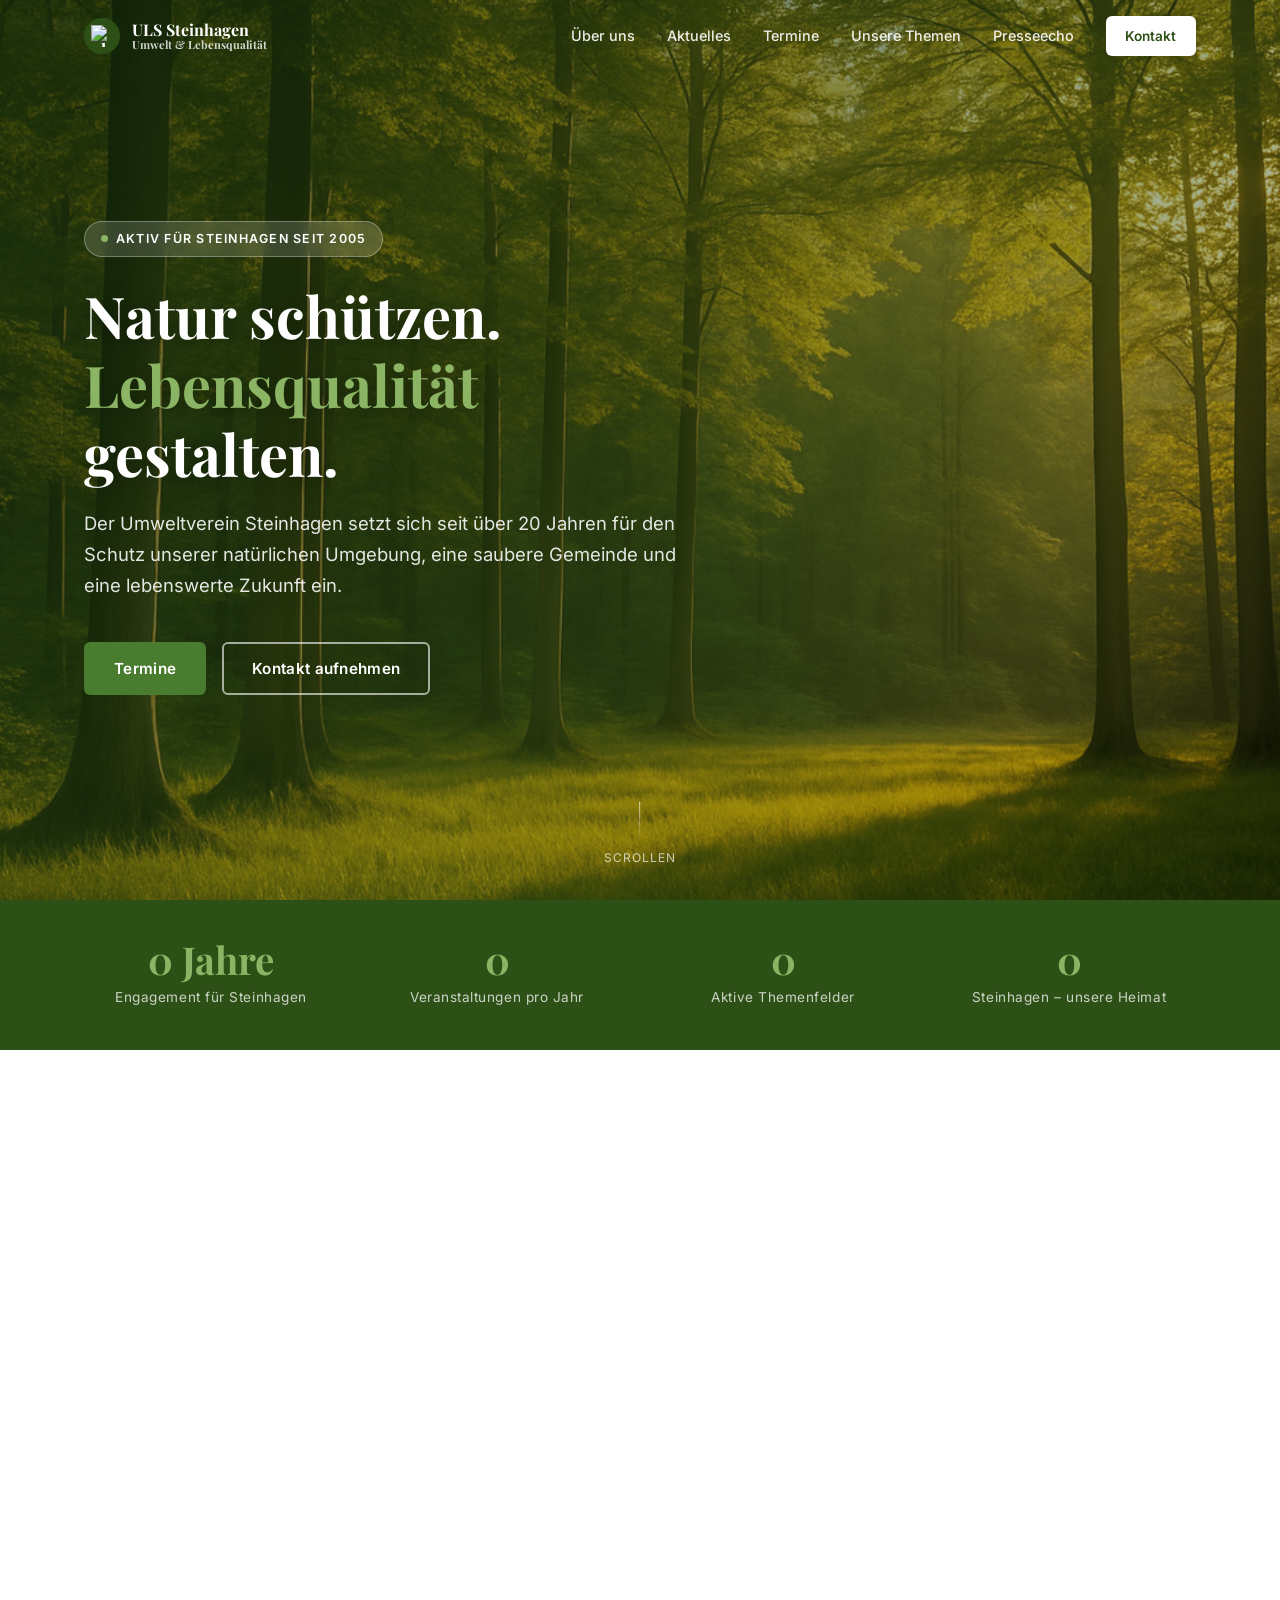
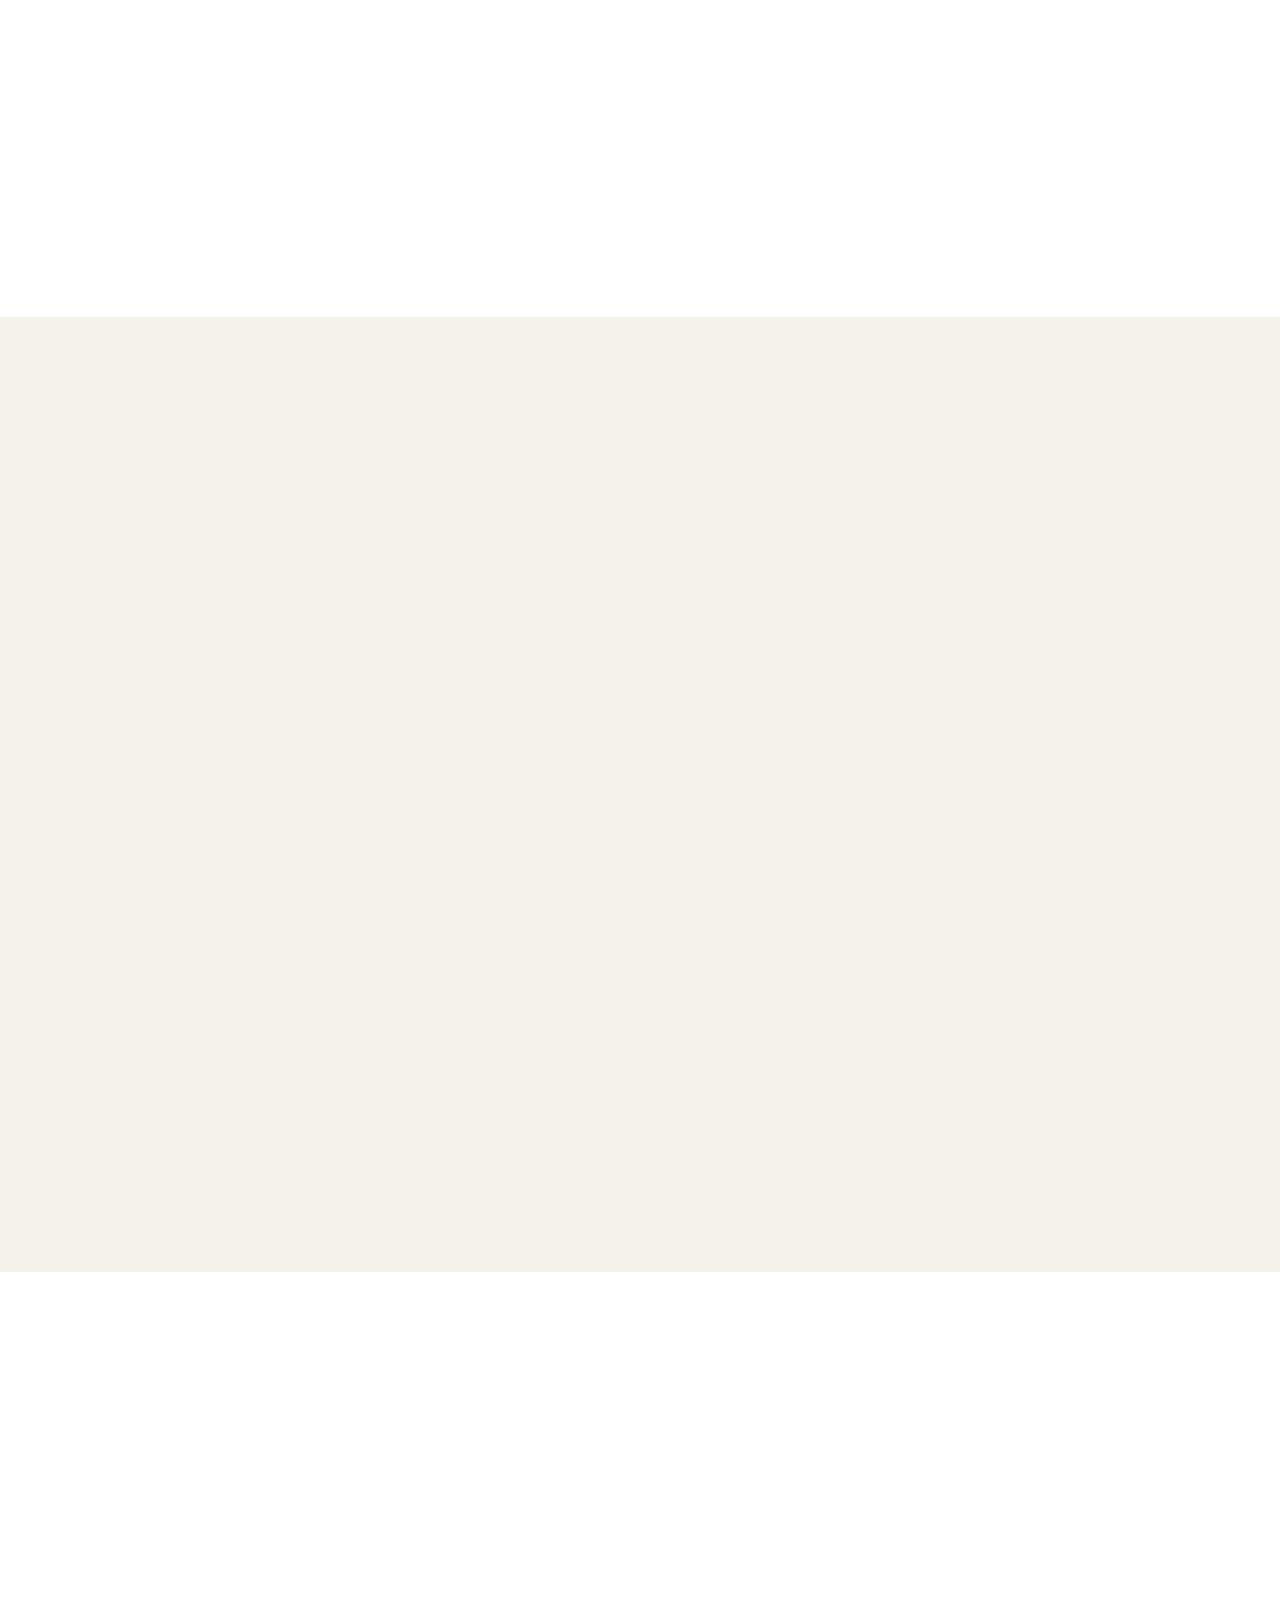
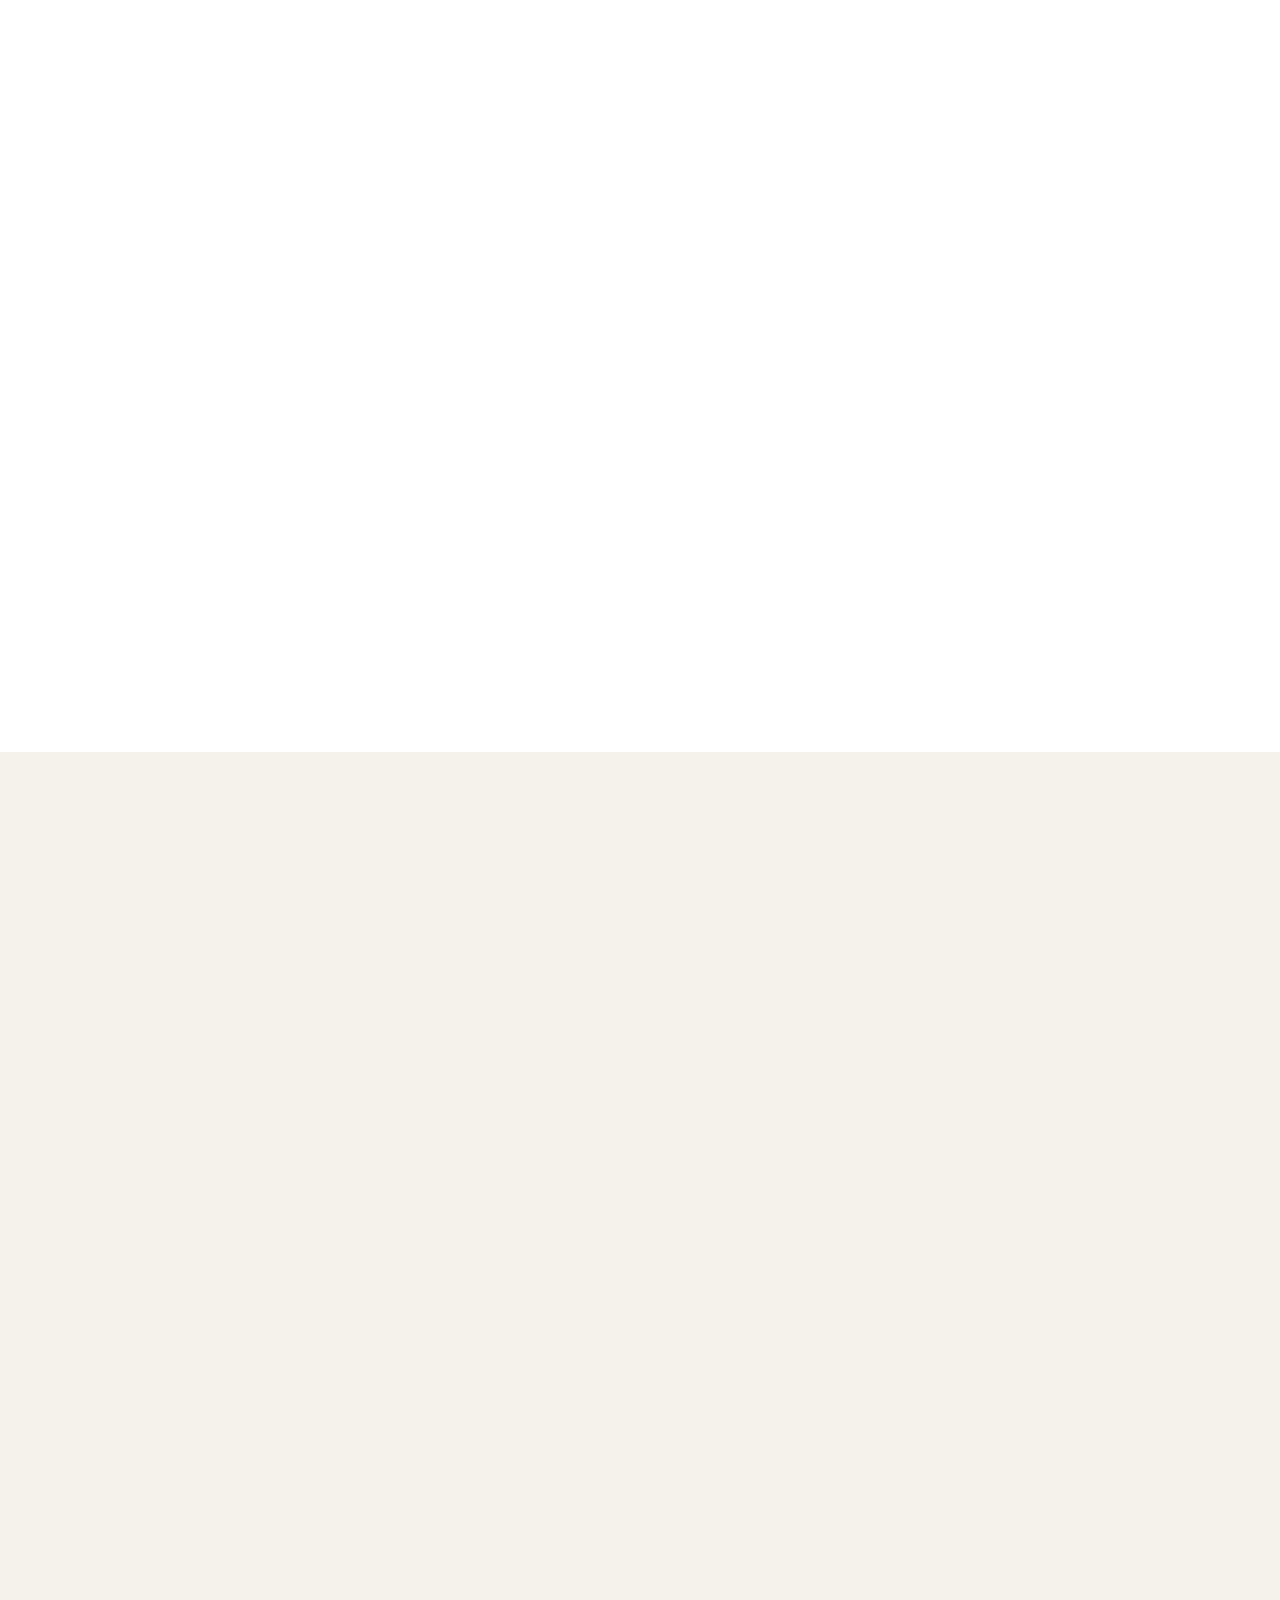
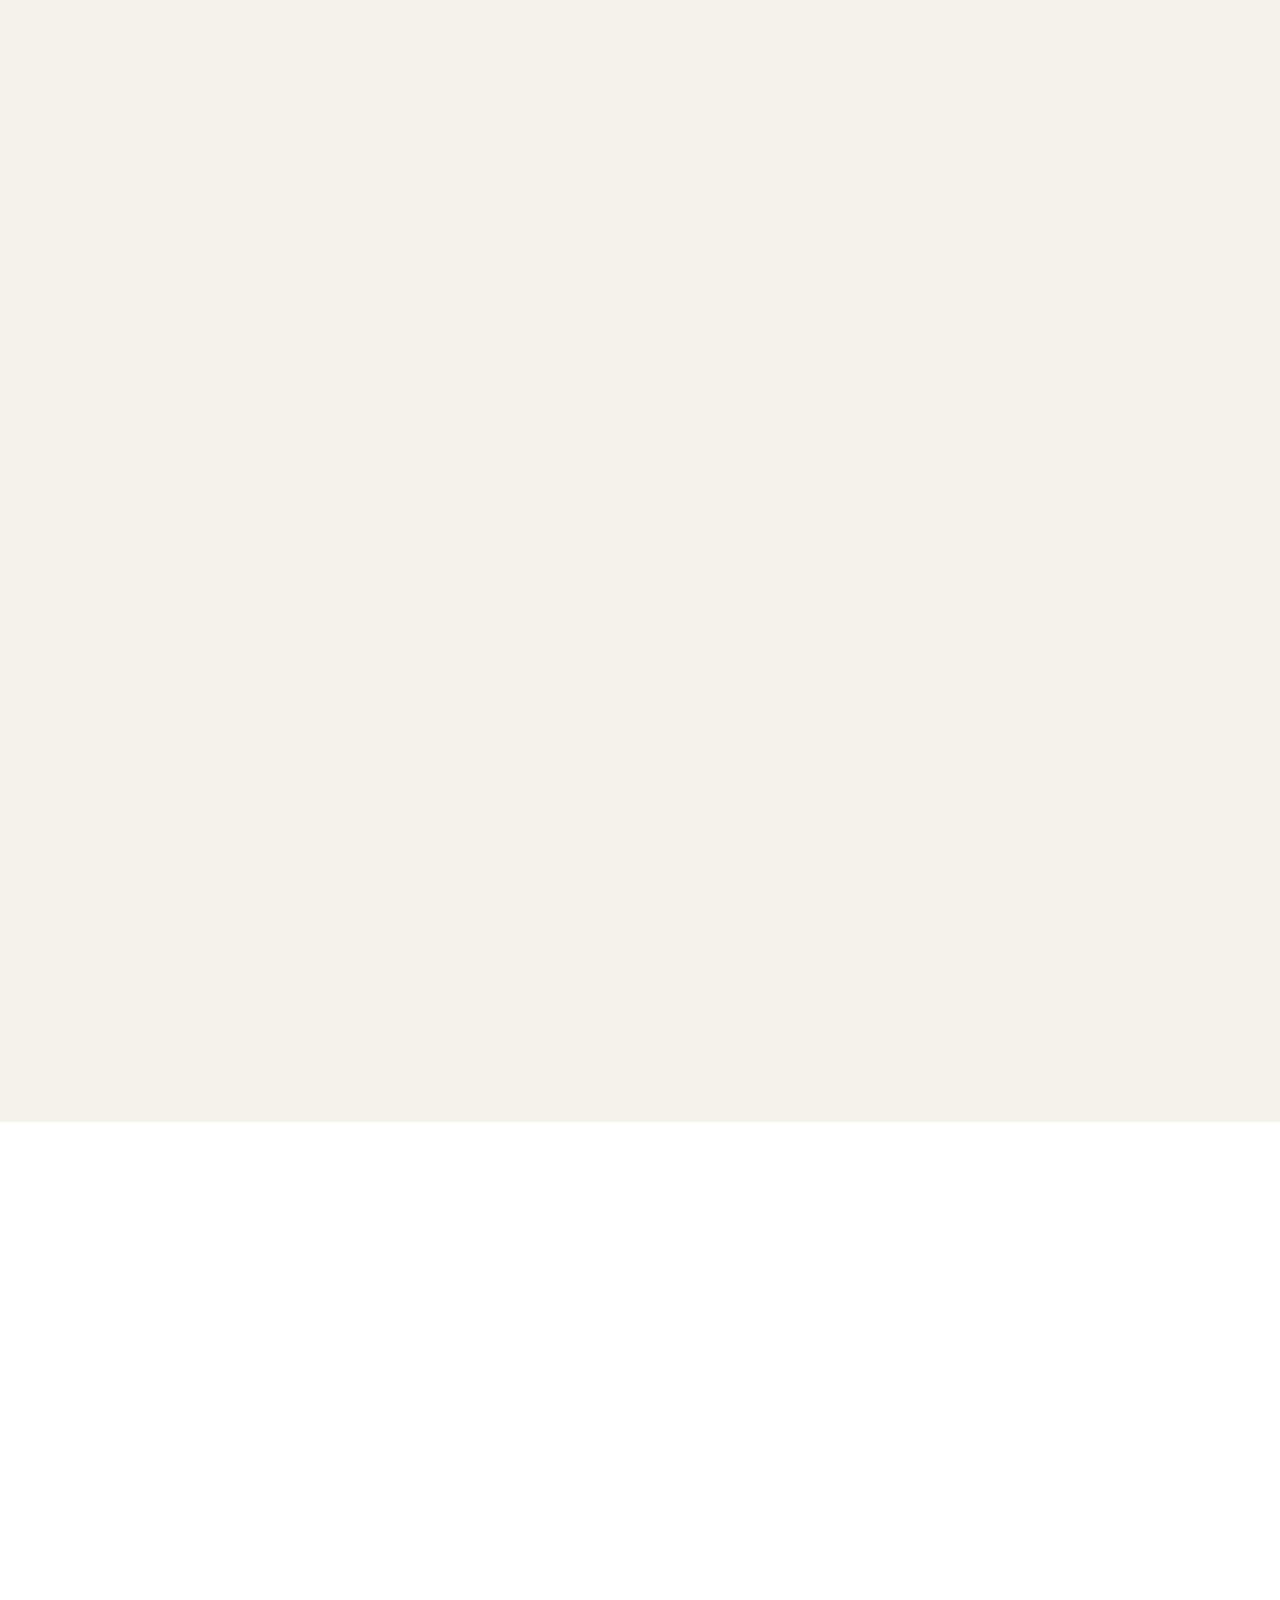
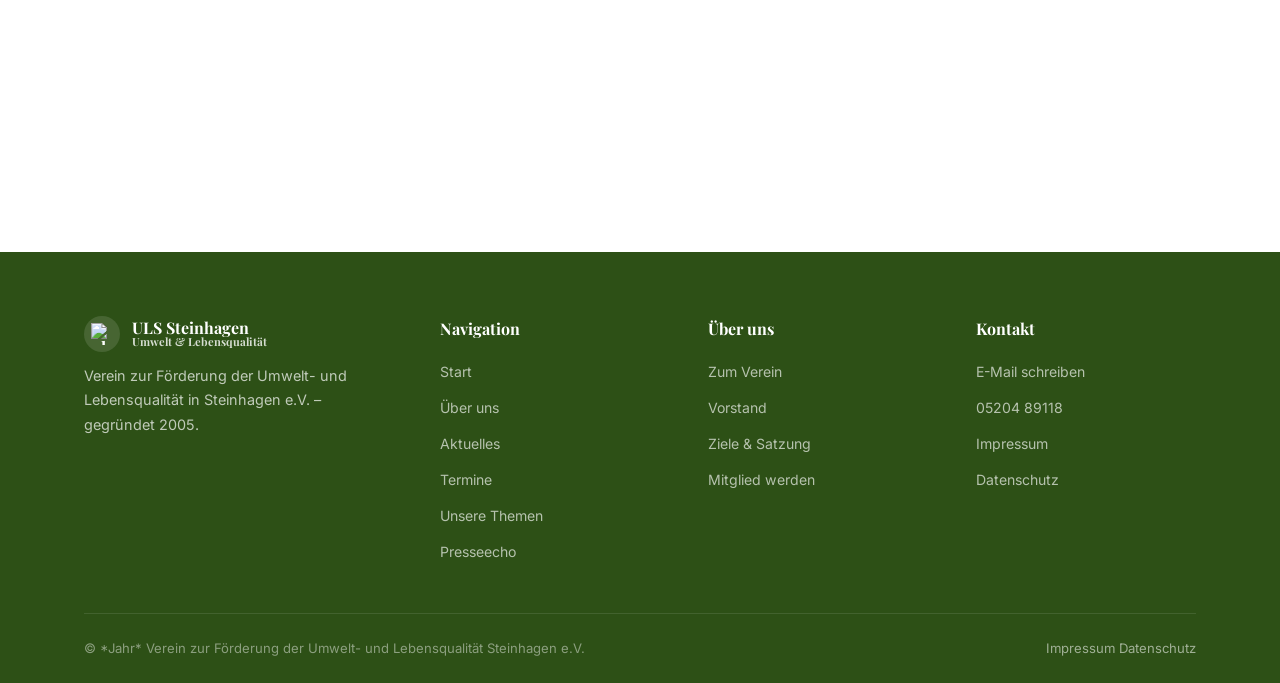
==== commit 935f599b: "init" ====
--- a/index.html
+++ b/index.html
@@ -549,31 +549,35 @@
 
             </div>
           </div>
-<form id="form" action="https://api.formbee.dev/formbee/01c7804d-ffdd-40e4-904d-79a69d5cc7fa" method="POST">
-  
-  <div class="form-row">
-    <div class="form-group">
-      <label for="name">Name *</label>
-      <input type="text" id="name" name="name" required />
-    </div>
-
-    
-    <div class="form-group">
-      <label for="email">E-Mail *</label>
-      <input type="email" id="email" name="email" required />
-    </div>
-  </div>
-
-  <div class="form-group">
-    <label for="message">Ihre Nachricht *</label>
-    <textarea id="message" name="message" required></textarea>
-  </div>
-
-  <button type="submit" class="form-submit">Nachricht senden</button>
-</form>
+
+          <!--
+          <form id="form" action="https://submit-form.com/echo" method="POST">
+            
+            <div class="form-row">
+              <div class="form-group">
+                <label for="name">Name *</label>
+                <input type="text" id="name" name="name" required />
+              </div>
+
+
+              <div class="form-group">
+                <label for="email">E-Mail *</label>
+                <input type="email" id="email" name="email" required />
+              </div>
+            </div>
+
+            <div class="form-group">
+              <label for="message">Ihre Nachricht *</label>
+              <textarea id="message" name="message" required></textarea>
+            </div>
+
+            <button type="submit" class="form-submit">Nachricht senden</button>
+          </form>
+          -->
+
           <!-- Rechts: Kontankt Form -->
           <div class="reveal">
-            <form id="contact-form" class="contact-form" action="https://api.formbee.dev/formbee/01c7804d-ffdd-40e4-904d-79a69d5cc7fa" method="POST" aria-label="Kontaktformular">
+            <form id="contact-form" class="contact-form" aria-label="Kontaktformular">
               <div class="form-row">
                 <div class="form-group">
                   <label for="name">Name *</label>
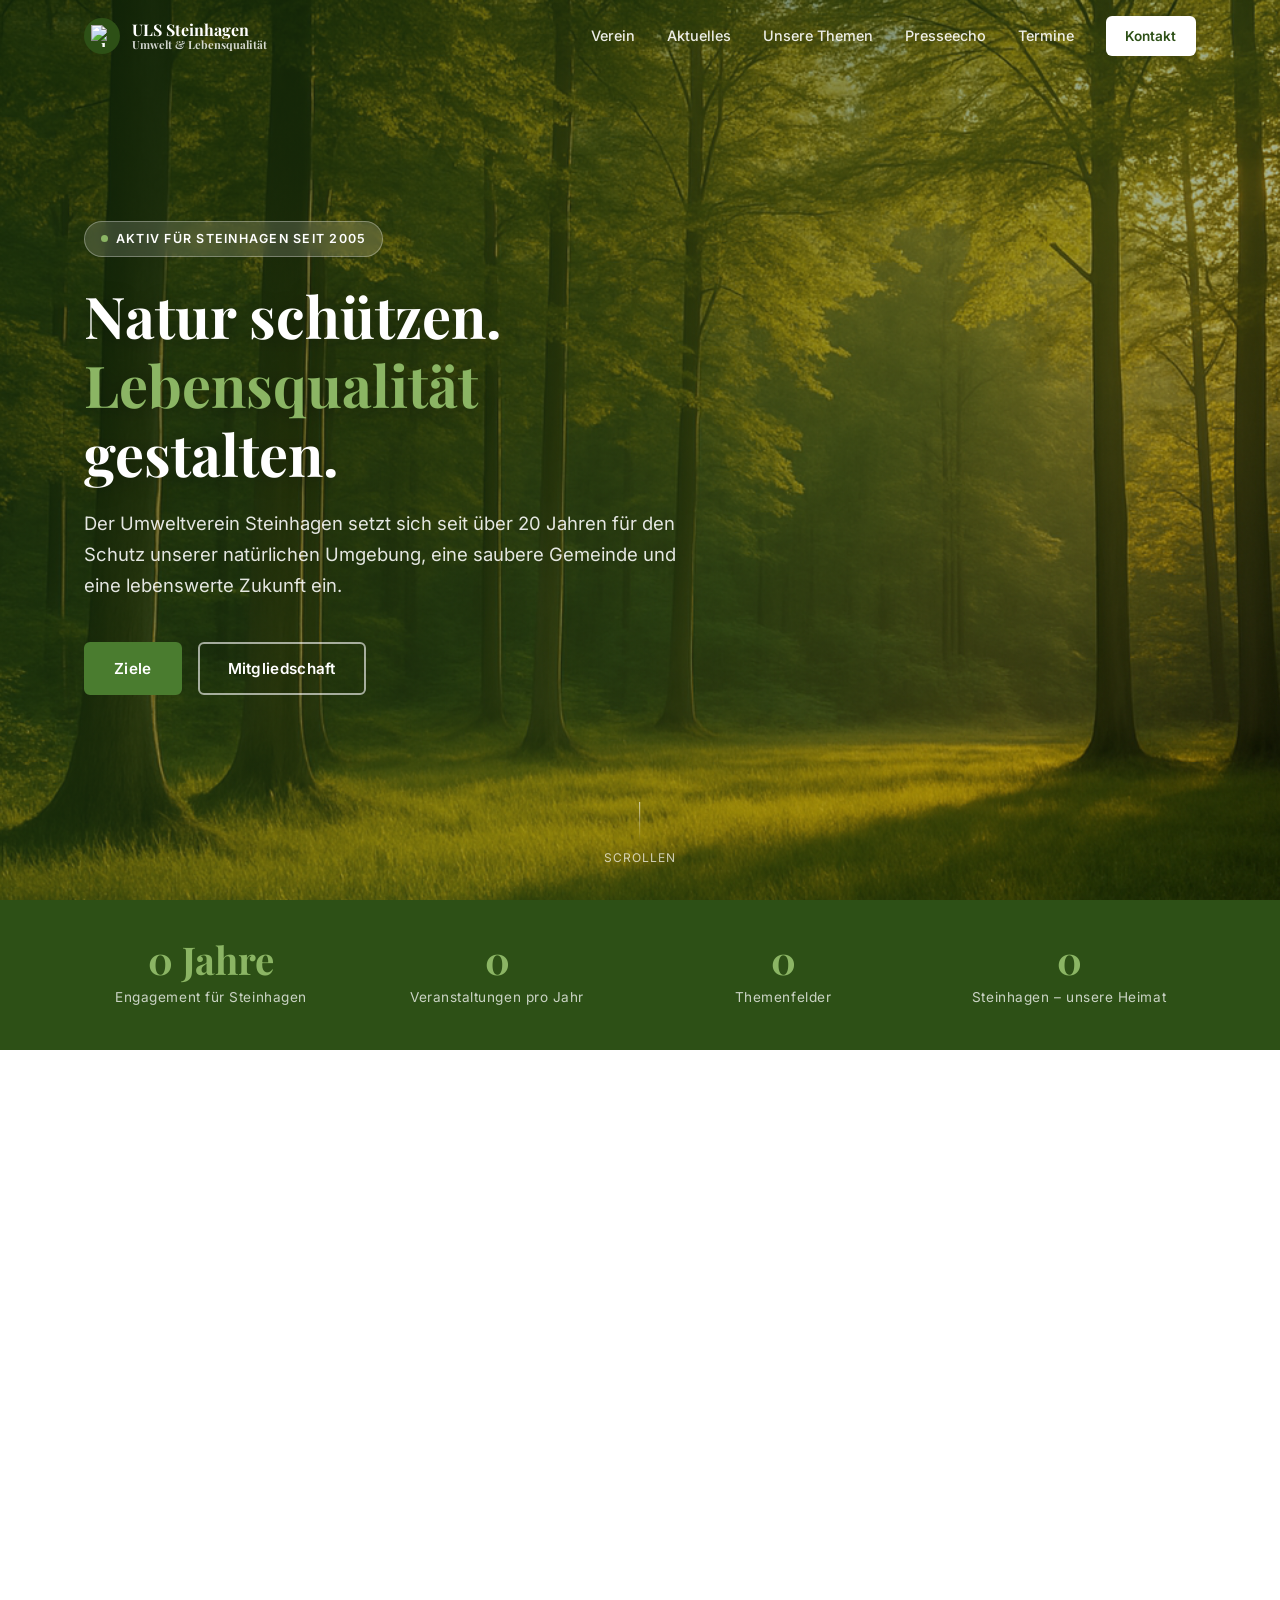
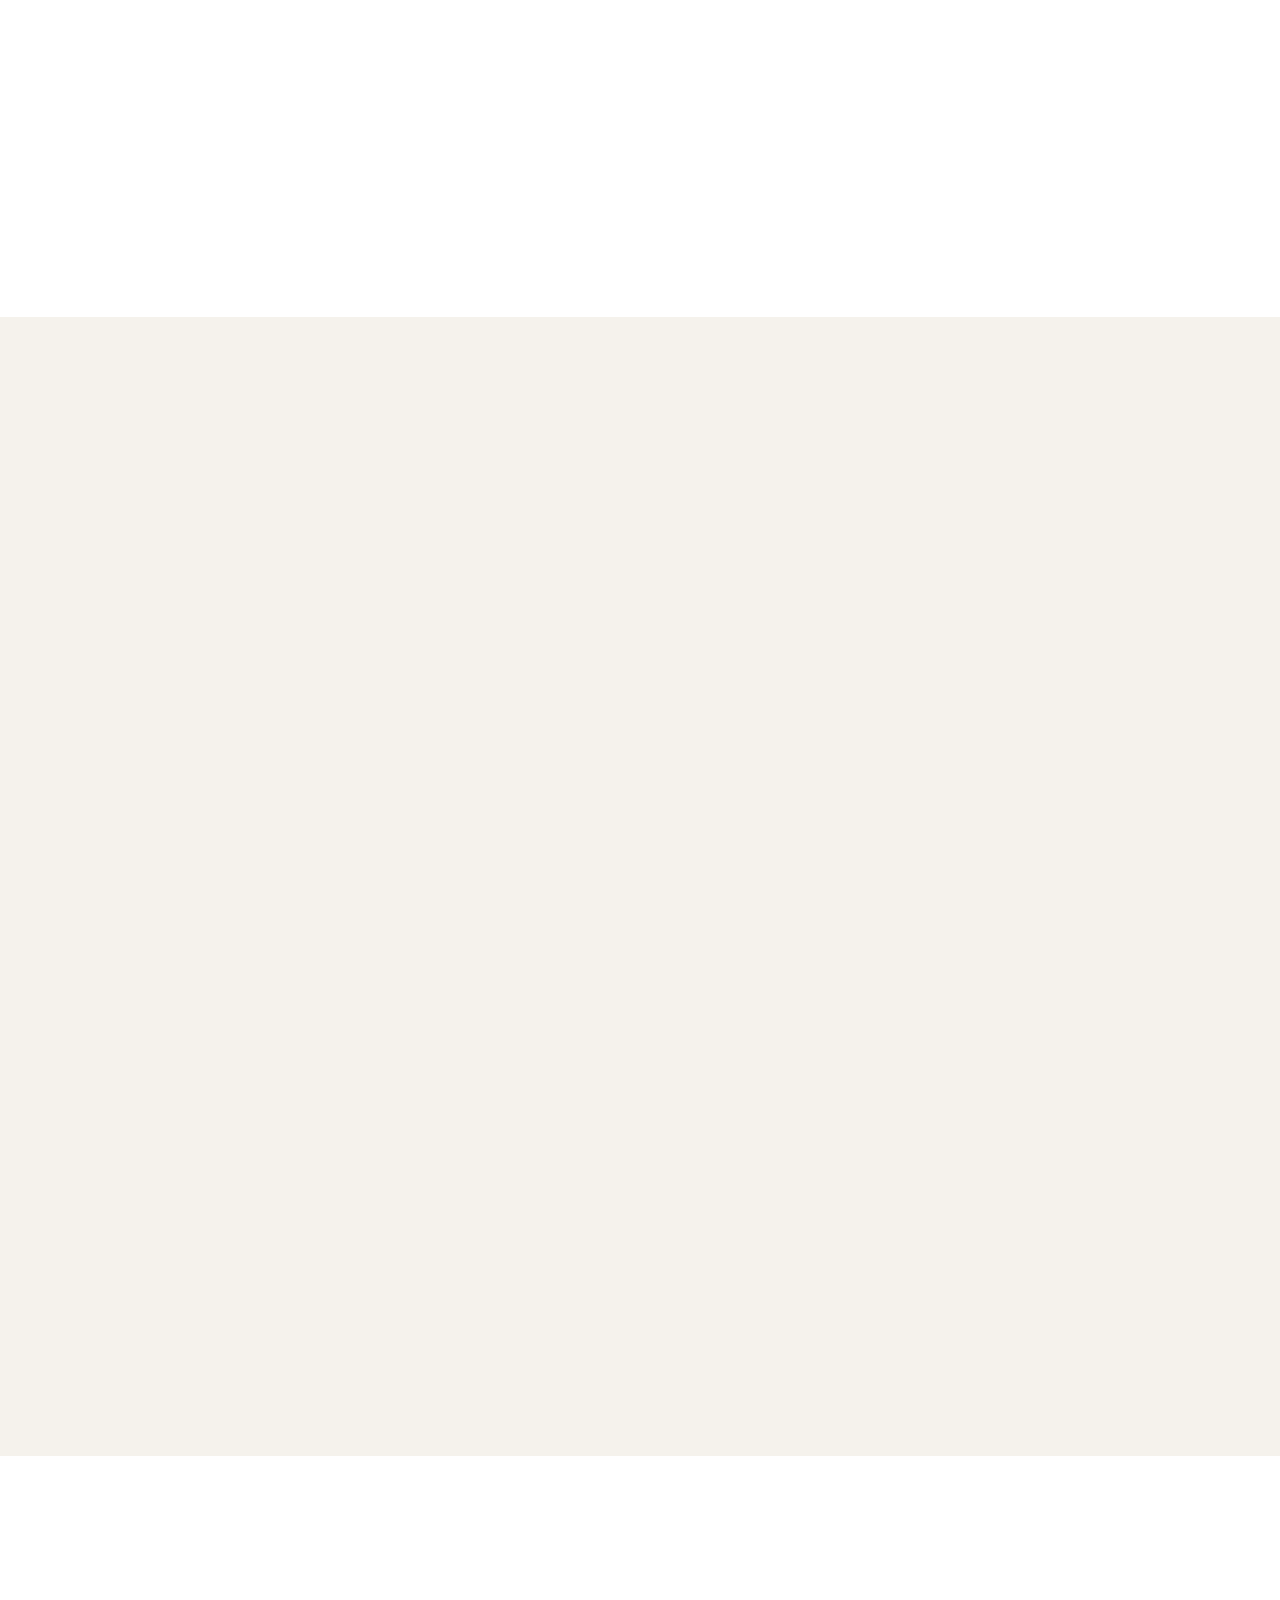
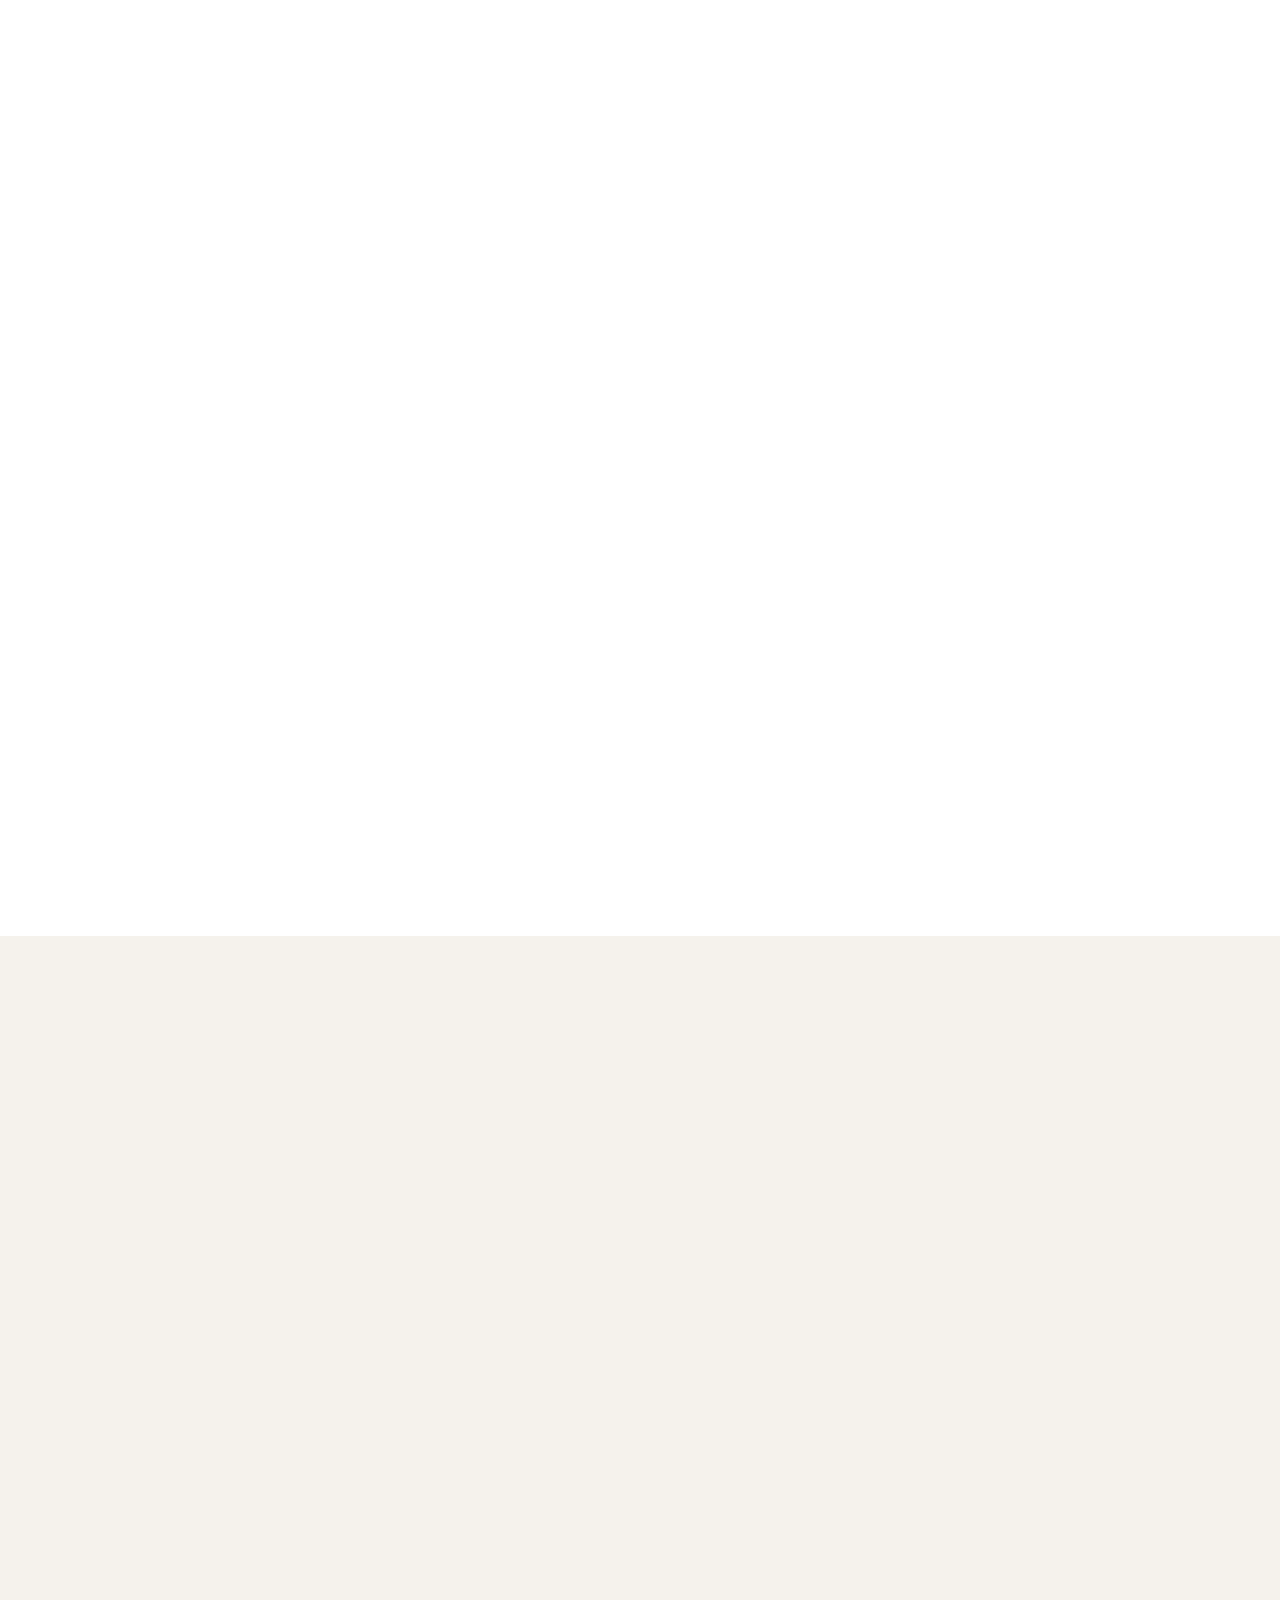
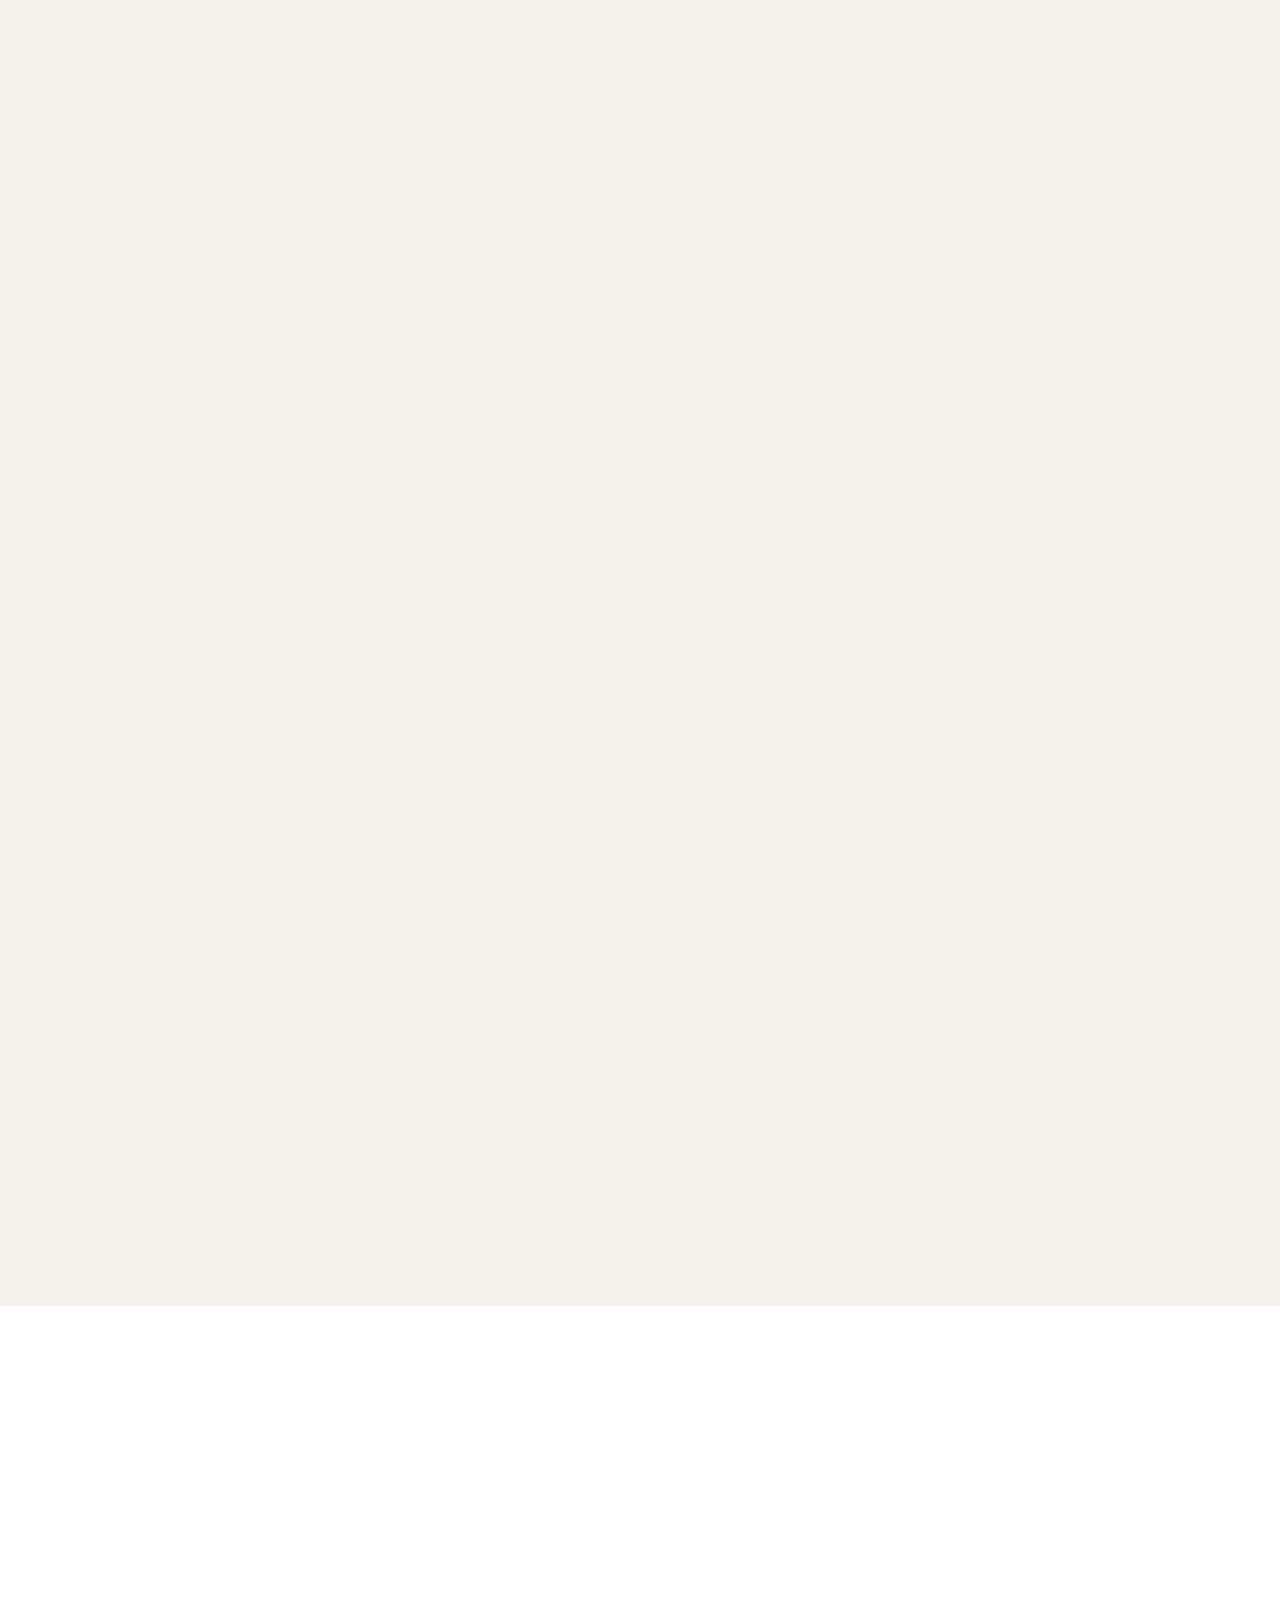
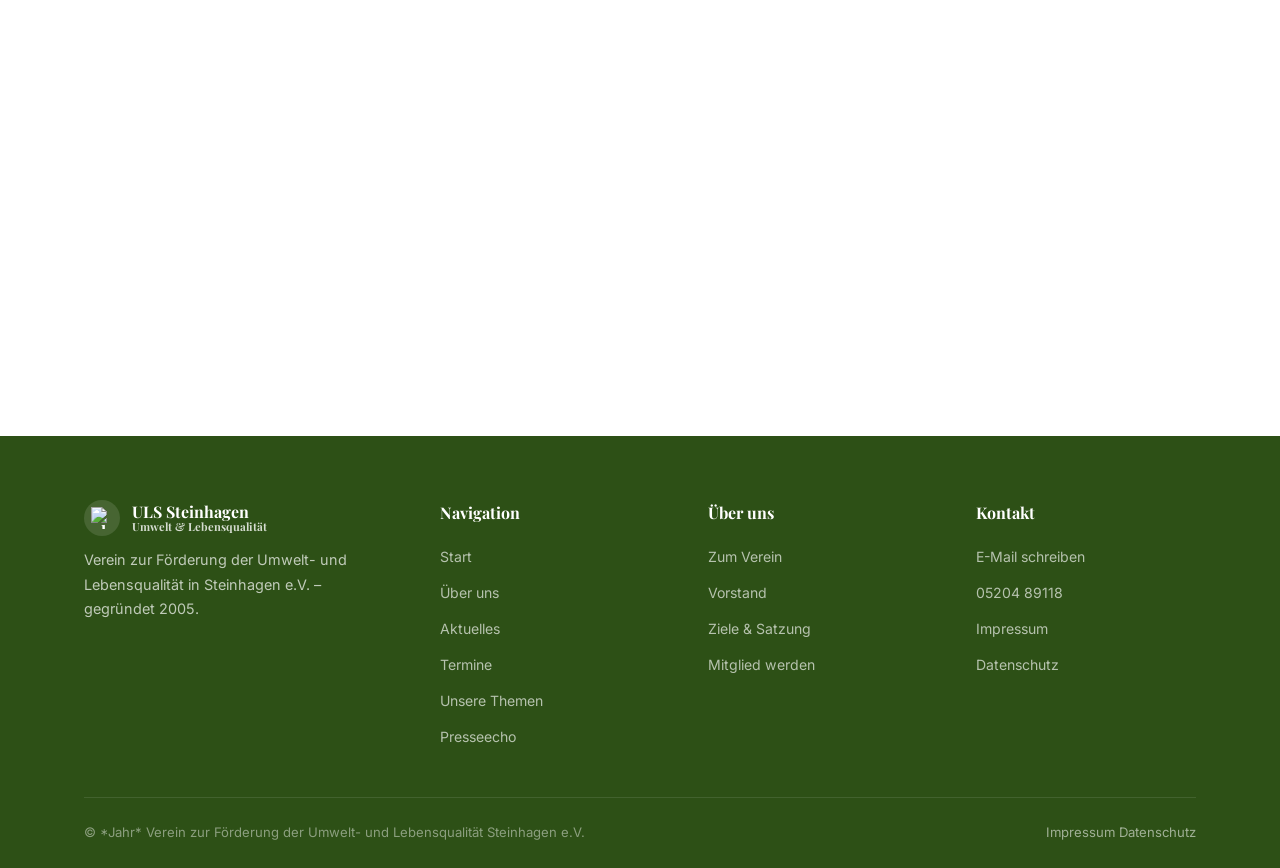
==== commit 3dc5e79f: "init" ====
--- a/index.html
+++ b/index.html
@@ -42,15 +42,13 @@
         <span></span><span></span><span></span> <!-- Hamburger Striche -->
       </button>
 
-      <!-- Main navigation links ─────────────────────────
-           "nav-cta" (Call to Action) lässt sie aussehen wie ein button.
-      ──────────────────────────────────────────────── -->
+      <!-- Main navigation links | "nav-cta" (Call to Action) lässt sie aussehen wie ein button. -->
       <nav id="nav-links" class="nav-links" role="navigation" aria-label="Hauptnavigation">
-        <a href="ueber-uns.html">Über uns</a>
-        <a href="news.html">Aktuelles</a>
-        <a href="#events">Termine</a>
+        <a href="verein.html">Verein</a>
+        <a href="aktuelles.html">Aktuelles</a>
         <a href="themen.html">Unsere Themen</a>
-        <a href="presseecho.html" >Presseecho</a>
+        <a href="Presseecho.html">Presseecho</a>
+        <a href="termine.html" >Termine</a>
         <a href="#contact" class="nav-cta">Kontakt</a>
       </nav>
     </div>
@@ -84,8 +82,8 @@
         </p>
         <!-- Button labels und hrefs -->
         <div class="hero-actions">
-          <a href="termine.html" class="btn btn-primary">Termine</a>
-          <a href="#contact" class="btn btn-outline">Kontakt aufnehmen</a>
+          <a href="ziele.html" class="btn btn-primary">Ziele</a>
+          <a href="mitgliedschaft.html" class="btn btn-outline">Mitgliedschaft</a>
         </div>
       </div>
 
@@ -105,12 +103,12 @@
             <span class="stat-label">Engagement für Steinhagen</span>
           </div>
           <div>
-            <span class="stat-number" data-target="12" data-suffix="">0</span>
+            <span class="stat-number" data-target="10" data-prefix="~" data-suffix="">0</span>
             <span class="stat-label">Veranstaltungen pro Jahr</span>
           </div>
           <div>
-            <span class="stat-number" data-target="7" data-suffix="">0</span>
-            <span class="stat-label">Aktive Themenfelder</span>
+            <span class="stat-number" data-target="10" data-suffix="">0</span>
+            <span class="stat-label">Themenfelder</span>
           </div>
           <div>
             <span class="stat-number" data-target="1" data-suffix=" Gemeinde">0</span>
@@ -155,25 +153,25 @@
             <ul class="about-list" aria-label="Unsere Tätigkeiten">
               <li class="about-list-item">
                 <span class="about-list-icon" aria-hidden="true" >
-                  <img src="icons/check-mark.png" alt="check-mark" class="icon-slot"/>
+                  <img src="icons/checkmark.svg" alt="check-mark" class="icon-slot"/>
                 </span>
                 <span>Regelmäßige Informationsveranstaltungen zu aktuellen Umweltthemen</span>
               </li>
               <li class="about-list-item">
                 <span class="about-list-icon" aria-hidden="true">
-                  <img src="icons/check-mark.png" alt="check-mark" class="icon-slot"/>
+                  <img src="icons/checkmark.svg" alt="check-mark" class="icon-slot"/>
                 </span>
                 <span>Aktive Beteiligung an kommunalpolitischen Entscheidungsprozessen</span>
               </li>
               <li class="about-list-item">
                 <span class="about-list-icon" aria-hidden="true">
-                  <img src="icons/check-mark.png" alt="check-mark" class="icon-slot"/>
+                  <img src="icons/checkmark.svg" alt="check-mark" class="icon-slot"/>
                 </span>
                 <span>Müllsammelaktionen, Baumpflanzungen und Nisthilfen</span>
               </li>
               <li class="about-list-item">
                 <span class="about-list-icon" aria-hidden="true">
-                  <img src="icons/check-mark.png" alt="check-mark" class="icon-slot"/>
+                  <img src="icons/checkmark.svg" alt="check-mark" class="icon-slot"/>
                 </span>
                 <span>Förderung innovativer Schulprojekte und Jugendarbeit</span>
               </li>
@@ -183,7 +181,6 @@
             <div class="btn-group">
               <a href="ueber-uns.html" class="btn btn-primary">Mehr über uns</a>
               <a href="ueber-uns.html#vorstand" class="btn btn-outline">Vorstand</a>
-              <a href="mitgliedschaft.html" class="btn btn-outline">Mitglied werden</a>
             </div>
           </div>
         </div>
@@ -191,7 +188,7 @@
     </section>
 
 
-    <!-- NEWS -->
+    <!-- AKTUELLES -->
     <section id="news" class="section" aria-labelledby="news-heading">
       <div class="container">
         <div class="reveal">
@@ -204,44 +201,53 @@
         <div class="news-grid">
           <!-- NEWS CARD -->
           <article class="news-card reveal" aria-labelledby="news1-title">
-            <img class="news-card-img" src="images/hero-forest.png" alt="Beschreibung Bild 1" loading="lazy" />
+            <img class="news-card-img" src="images/IMG_20260310_144230.jpg" alt="Vereinsmilglieder posieren vor den fertigen Nisthilfen im Wald" loading="lazy" />
             <div class="news-card-body">
-              <span class="news-card-tag">Jahresempfang</span>
-              <h3 class="news-card-title" id="news1-title">Titel des Beitrags</h3>
+              <span class="news-card-tag">Artenschutz</span>
+              <h3 class="news-card-title" id="news1-title">Nisthilfen für den Walderlebnispfad Halle</h3>
               <p class="news-card-excerpt">
-                Kurze Beschreibung des Beitrags – ein bis drei Sätze.
+                Da der natürliche Lebensraum vieler Vögel immer weniger geeignete 
+                Brutplätze bietet, spendete jetzt unser Verein zehn Nisthilfen.
               </p>
               <div class="news-card-meta">
                 <span class="icon-slot" aria-hidden="true">
-                  <img src="icons/check-mark.png" alt="check-mark" class="icon-slot">
+                  <img src="icons/date.svg" alt="kalender" class="icon-slot">
                 </span>
-                <span>TT. Monat JJJJ</span>
+                <span>10.03.2026</span>
               </div>
             </div>
           </article>
 
           <article class="news-card reveal" aria-labelledby="news2-title">
-            <img class="news-card-img" src="images/hero-forest.png" alt="Beschreibung Bild 2" loading="lazy" />
+            <img class="news-card-img" src="images/20241124_171208.jpg" alt="Eine Gruppe von Leuten hören einen Vortrag an" loading="lazy" />
             <div class="news-card-body">
-              <span class="news-card-tag">Schulprojekt</span>
-              <h3 class="news-card-title" id="news2-title">Titel des Beitrags</h3>
-              <p class="news-card-excerpt">Kurze Beschreibung des Beitrags – ein bis drei Sätze.</p>
+              <span class="news-card-tag">Vortrag</span>
+              <h3 class="news-card-title" id="news2-title">Die elektronische Patientenakte</h3>
+              <p class="news-card-excerpt">Zu diesem Thema hatte der Verein zur Förderung der Umwelt- und Lebensqualität in Steinhagen e.V. 
+                in die Alte Feuerwehr in Amshausen eingeladen. Die Zahl der Gäste und auch die im Verlauf der 
+                Veranstaltung durchaus lebhafte Beteiligung bewiesen, dass die Thematik einerseits aktuell ist, 
+                andererseits aber rund einen Monat vor dem Start noch wichtige Informationen fehlen.</p>
               <div class="news-card-meta">
-                <span class="icon-slot" aria-hidden="true"></span>
-                <span>TT. Monat JJJJ</span>
+                <span class="icon-slot" aria-hidden="true">
+                  <img src="icons/date.svg" alt="kalender" class="icon-slot">
+                </span>
+                <span>24.11.2024</span>
               </div>
             </div>
           </article>
 
           <article class="news-card reveal" aria-labelledby="news3-title">
-            <img class="news-card-img" src="images/hero-forest.png" alt="Beschreibung Bild 3" loading="lazy" />
+            <img class="news-card-img" src="images/20240901_144301.jpg" alt="Eine kleine Gruppe steht im Wald, bereit zu wandern" loading="lazy" />
             <div class="news-card-body">
-              <span class="news-card-tag">Artenschutz</span>
-              <h3 class="news-card-title" id="news3-title">Titel des Beitrags</h3>
-              <p class="news-card-excerpt">Kurze Beschreibung des Beitrags – ein bis drei Sätze.</p>
+              <span class="news-card-tag">Spazieren</span>
+              <h3 class="news-card-title" id="news3-title">Waldspaziergang des ULS-Umweltvereins</h3>
+              <p class="news-card-excerpt">Am letzten Sonntag traf sich eine 16-köpfige Gruppe interessierter Bürgerinnen und Bürger, 
+                auf Einladung des ULS-Umweltvereins Steinhagen, zu einem informativen Waldspaziergang.</p>
               <div class="news-card-meta">
-                <span class="icon-slot" aria-hidden="true"></span>
-                <span>TT. Monat JJJJ</span>
+                <span class="icon-slot" aria-hidden="true">
+                  <img src="icons/date.svg" alt="kalender" class="icon-slot">
+                </span>
+                <span>09.01.2024</span>
               </div>
             </div>
           </article>
@@ -250,7 +256,7 @@
 
         <!-- Link -->
         <div class="section-more reveal">
-          <a href="news.html" class="btn btn-outline">Alle Neuigkeiten ansehen</a>
+          <a href="aktuelles.html" class="btn btn-outline">Alle Neuigkeiten ansehen</a>
         </div>
       </div>
     </section>
@@ -270,80 +276,94 @@
         <div class="events-layout">
           <div>
             <article class="event-item reveal" aria-labelledby="ev1-title">
+              <div class="event-date-box" aria-label="14. März">
+                <span class="event-day">14</span>
+                <span class="event-month">Mär</span>
+              </div>
+              <div class="event-info">
+                <h4 id="ev1-title">Müllsammelaktion</h4>
+                <p>Alljährliche Müllsammelaktion der Gemeinde Steinhagen!</p>
+                <div class="event-meta-row">
+                  <span class="event-tag">
+                    <span class="icon-slot" aria-hidden="true">
+                      <img src="icons/location_gruen.svg" alt="Ort" class="icon-slot">
+                    </span>
+                    Steinhagen
+                  </span>
+                  <span class="event-tag">
+                    <span class="icon-slot" aria-hidden="true">
+                      <img src="icons/uhr_gruen.svg" alt="Uhr" class="icon-slot">
+                    </span>
+                    16:00 Uhr
+                  </span>
+                </div>
+              </div>
+            </article>
+
+            <article class="event-item reveal" aria-labelledby="ev2-title">
               <div class="event-date-box" aria-label="18. Januar">
                 <span class="event-day">18</span>
                 <span class="event-month">Jan</span>
               </div>
               <div class="event-info">
-                <h4 id="ev1-title">Jahresempfang 2026</h4>
-                <p>Vortrag: „Walderlebnispfad Ascheloh" – Hartmut Lüker, BUND Halle/W.</p>
+                <h4 id="ev2-title">Jahresempfang 2026</h4>
+                <p>Gastredner wird Hartmut Lüker - BUND "Walderlebnispfad Ascheloh"</p>
                 <div class="event-meta-row">
                   <span class="event-tag">
                     <span class="icon-slot" aria-hidden="true">
-                      <img src="icons/check-mark.png" alt="check-mark" class="icon-slot">
+                      <img src="icons/location_gruen.svg" alt="Ort" class="icon-slot">
                     </span>
                     Alte Feuerwehr Amshausen
                   </span>
                   <span class="event-tag">
                     <span class="icon-slot" aria-hidden="true">
-                      <img src="icons/check-mark.png" alt="check-mark" class="icon-slot">
+                      <img src="icons/aktion_gruen.svg" alt="Mitglieder" class="icon-slot">
                     </span>
-                    19:00 Uhr
+                    Aktion
                   </span>
                 </div>
               </div>
             </article>
 
-            <article class="event-item reveal" aria-labelledby="ev2-title">
-              <div class="event-date-box" aria-label="Frühjahr 2026">
-                <span class="event-day">Fr</span>
-                <span class="event-month">2026</span>
+            <article class="event-item reveal" aria-labelledby="ev3-title">
+              <div class="event-date-box" aria-label="25. November">
+                <span class="event-day">25</span>
+                <span class="event-month">Nov</span>
               </div>
               <div class="event-info">
-                <h4 id="ev2-title">Jahreshauptversammlung mit Vortrag</h4>
-                <p>Referentin: Elke Schwarzer – „Leben in der Laubstreu"</p>
+                <h4 id="ev3-title">5. Vorstandssitzung</h4>
+                <p>Die Planung des Jahresempfangs 2026 mit Vortrag.</p>
                 <div class="event-meta-row">
                   <span class="event-tag">
-                    <span class="icon-slot" aria-hidden="true"></span>
-                    Mitgliederveranstaltung
+                    <span class="icon-slot" aria-hidden="true">
+                      <img src="icons/location_gruen.svg" alt="Ort" class="icon-slot">
+                    </span>
+                    Steinhagen
+                  </span>
+                  <span class="event-tag">
+                    <span class="icon-slot" aria-hidden="true">
+                      <img src="icons/mitglieder_gruen.svg" alt="Mitglieder" class="icon-slot">
+                    </span>
+                    Mitgliederversammlung
                   </span>
                 </div>
               </div>
             </article>
 
-            <article class="event-item reveal" aria-labelledby="ev3-title">
-              <div class="event-date-box" aria-label="März 2026">
-                <span class="event-day">Mrz</span>
-                <span class="event-month">2026</span>
+            <article class="event-item reveal" aria-labelledby="ev4-title">
+              <div class="event-date-box" aria-label="02. November">
+                <span class="event-day">02</span>
+                <span class="event-month">Nov</span>
               </div>
               <div class="event-info">
-                <h4 id="ev3-title">Müllsammelaktion Steinhagen</h4>
-                <p>Gemeinsam die Natur von Müll befreien – alle sind willkommen!</p>
+                <h4 id="ev4-title">Jahreshauptversammlung mit Vortrag</h4>
+                <p>Der Verein nimmt an der Hauptversammlung dieses Jahres teil.</p>
                 <div class="event-meta-row">
                   <span class="event-tag">
-                    <span class="icon-slot" aria-hidden="true"></span>
-                    Aktion
-                  </span>
-                  <span class="event-tag">
-                    <span class="icon-slot" aria-hidden="true"></span>
-                    Steinhagen
-                  </span>
-                </div>
-              </div>
-            </article>
-
-            <article class="event-item reveal" aria-labelledby="ev4-title">
-              <div class="event-date-box" aria-label="Sommer 2026">
-                <span class="event-day">Som</span>
-                <span class="event-month">2026</span>
-              </div>
-              <div class="event-info">
-                <h4 id="ev4-title">Stadtradeln</h4>
-                <p>Der Verein nimmt wieder am bundesweiten Stadtradeln-Wettbewerb teil.</p>
-                <div class="event-meta-row">
-                  <span class="event-tag">
-                    <span class="icon-slot" aria-hidden="true"></span>
-                    Radeln
+                    <span class="icon-slot" aria-hidden="true">
+                      <img src="icons/mitglieder_gruen.svg" alt="Mitglieder" class="icon-slot">
+                    </span>
+                    Mitgliederversammlung
                   </span>
                 </div>
               </div>
@@ -354,11 +374,10 @@
           <!-- Sticky nächste Veranstaltung card (rechte Spalte) -->
           <aside class="next-event-card reveal" aria-labelledby="next-ev-title">
             <p class="next-event-label">Nächste Veranstaltung</p>
-            <p class="next-event-date">18. Januar 2026</p>
-            <h3 class="next-event-title" id="next-ev-title">Jahresempfang 2026</h3>
+            <p class="next-event-date">14. März 2026</p>
+            <h3 class="next-event-title" id="next-ev-title">Müllsammelaktion</h3>
             <p class="next-event-desc">
-              Jahresempfang mit Vorstellung des Walderlebnispfads Ascheloh durch
-              Hartmut Lüker vom BUND Halle/W. – alle Interessierten herzlich willkommen!
+              Alljährliche Müllsammelaktion der Gemeinde Steinhagen!
             </p>
             <a href="#contact" class="btn btn-outline">Einladung anfordern</a>
           </aside>
@@ -429,7 +448,9 @@
 
           <a class="topic-card reveal" href="themen.html#hochwasser">
             <div class="topic-icon" aria-hidden="true">
-              <span class="icon-slot"></span>
+              <span class="icon-slot">
+                <img src="icons/hochwasser_gruen.svg" alt="Mitglieder" class="icon-slot">
+              </span>
             </div>
             <h4>Hochwasser &amp; Wasser</h4>
             <p>Hochwasserschutz, Regenrückhaltung und gesunde Wasserversorgung.</p>
@@ -550,31 +571,6 @@
             </div>
           </div>
 
-          <!--
-          <form id="form" action="https://submit-form.com/echo" method="POST">
-            
-            <div class="form-row">
-              <div class="form-group">
-                <label for="name">Name *</label>
-                <input type="text" id="name" name="name" required />
-              </div>
-
-
-              <div class="form-group">
-                <label for="email">E-Mail *</label>
-                <input type="email" id="email" name="email" required />
-              </div>
-            </div>
-
-            <div class="form-group">
-              <label for="message">Ihre Nachricht *</label>
-              <textarea id="message" name="message" required></textarea>
-            </div>
-
-            <button type="submit" class="form-submit">Nachricht senden</button>
-          </form>
-          -->
-
           <!-- Rechts: Kontankt Form -->
           <div class="reveal">
             <form id="contact-form" class="contact-form" aria-label="Kontaktformular">
@@ -584,12 +580,11 @@
                   <input type="text" id="name" name="name" placeholder="Max Mustermann" required autocomplete="name" />
                 </div>
 
-                <!-- Honeypot und Zugansschlüssel 
+                <!-- Honeypot -->
                 <div style="display:none;" aria-hidden="true">
                   <input type="text" name="honeypot" tabindex="-1" autocomplete="off" />
-                  <input type="hidden" name="accessKey" value="ACCESS-KEY">
-                </div>
-                -->
+                </div>
+                
 
                 <div class="form-group">
                   <label for="email">E-Mail *</label>
@@ -705,10 +700,10 @@
   <!-- Zurück nach oben button -->
   <button id="back-to-top" aria-label="Zurück nach oben">
     <span class="icon-slot" aria-hidden="true">
-      <img src="icons/check-mark.png" alt="check-mark" class="icon-slot">
+      <img src="icons/pfeil_hoch.svg" alt="check-mark" class="icon-slot">
     </span>
   </button>
 
-  <script src="js/main.js"></script>
+  <script src="js/main.js"></script> <!--type="module"-->
 </body>
 </html>
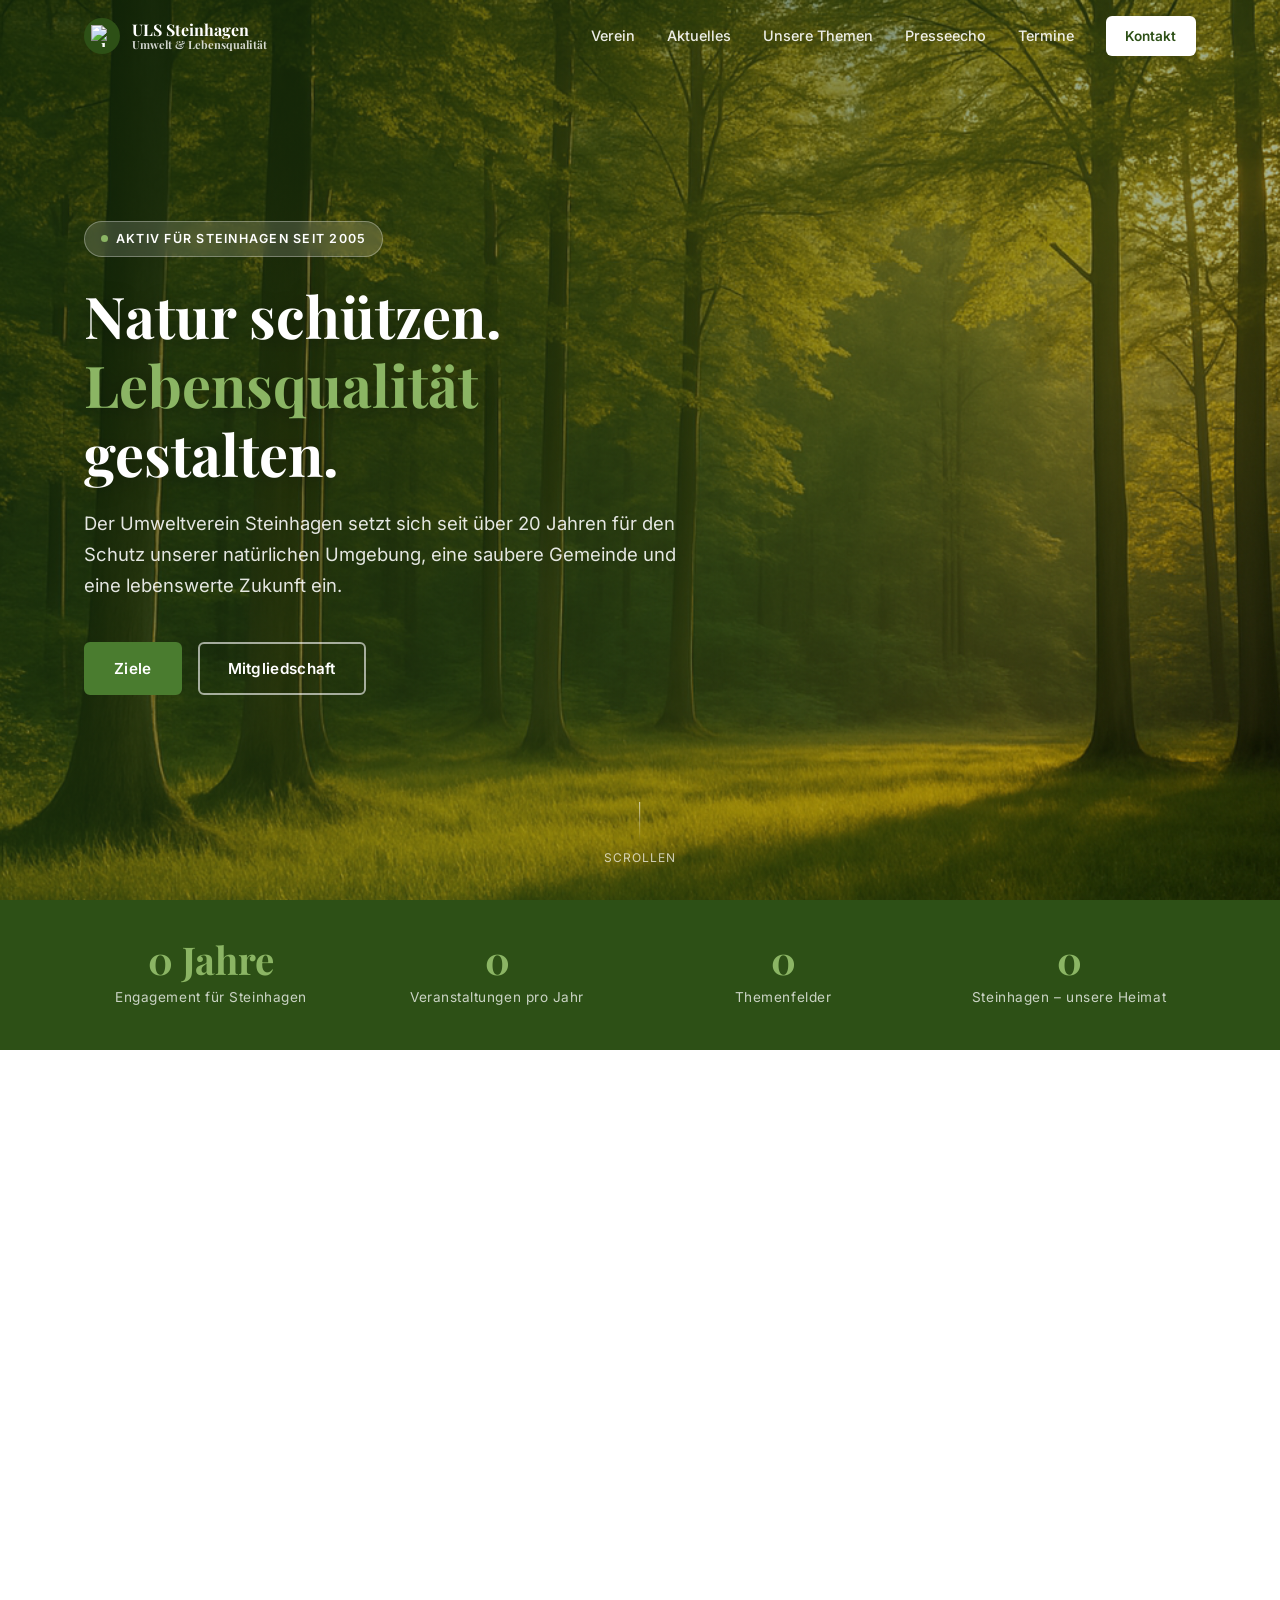
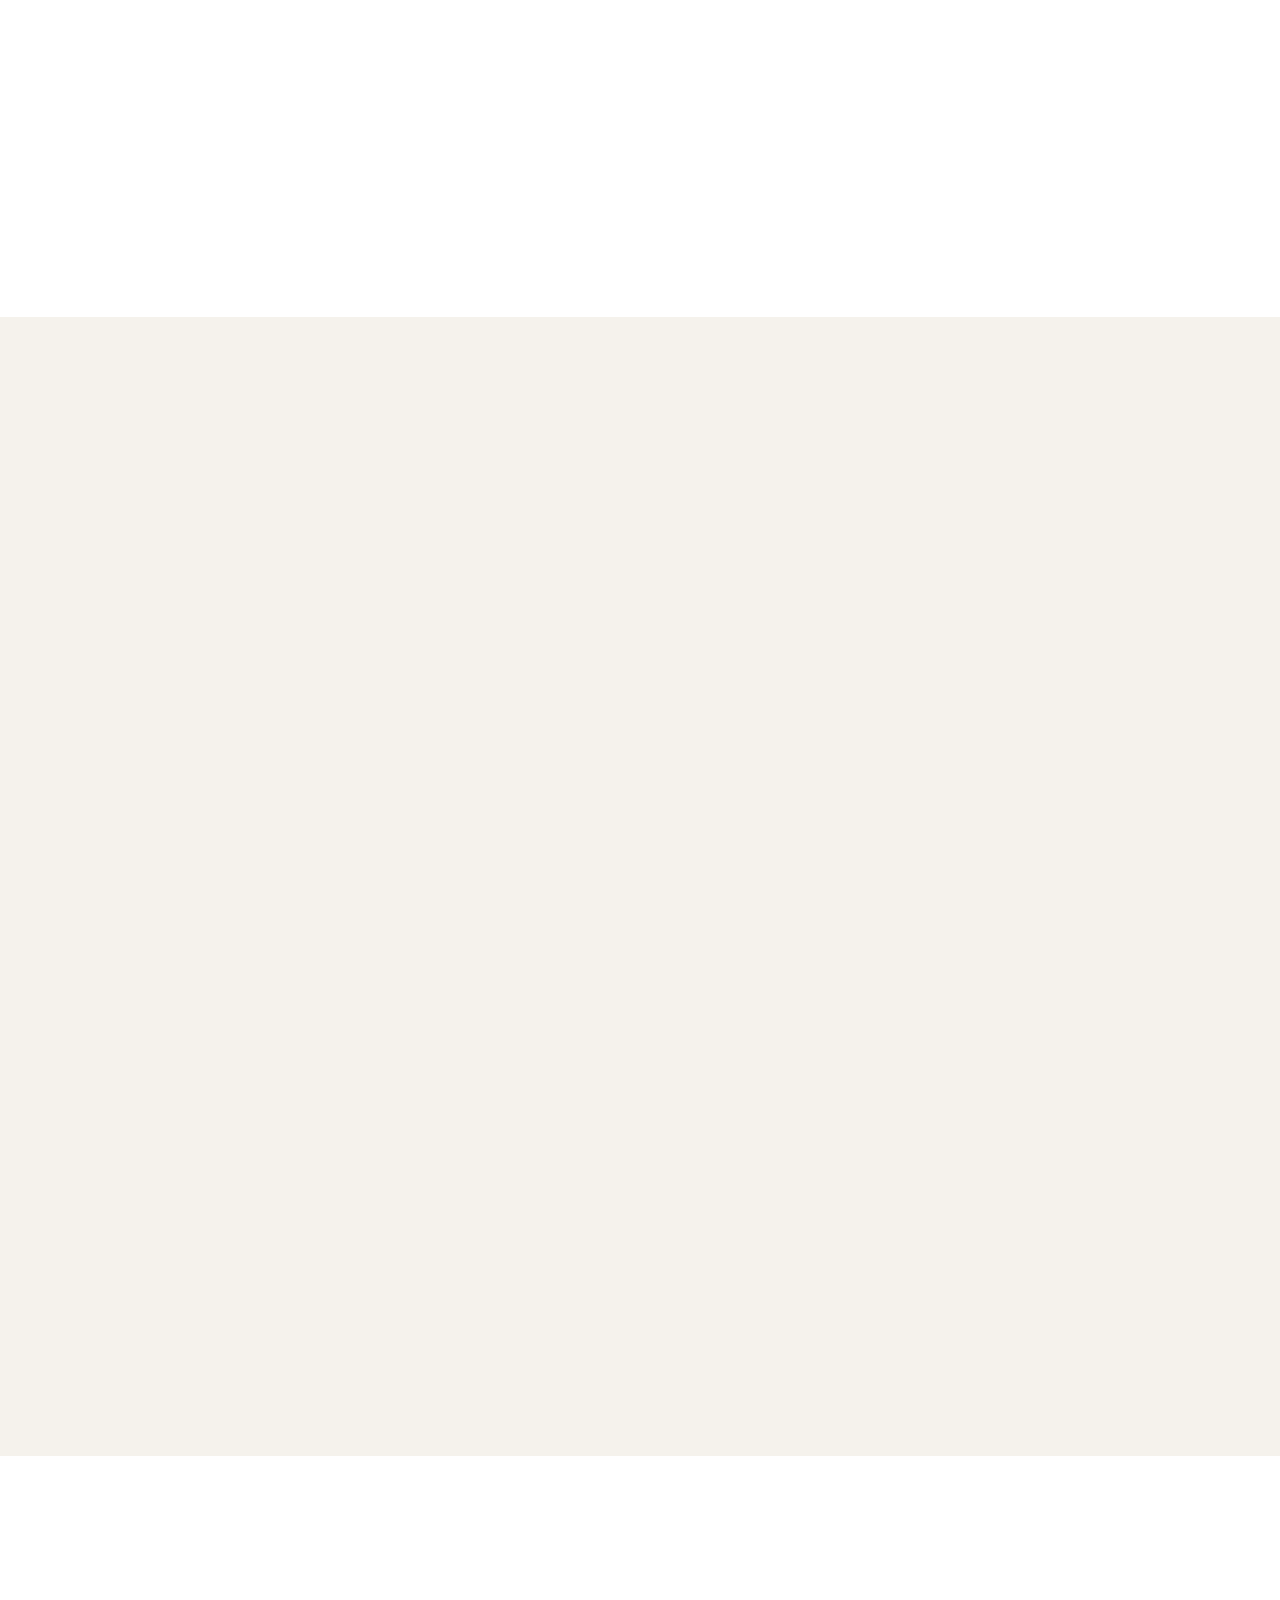
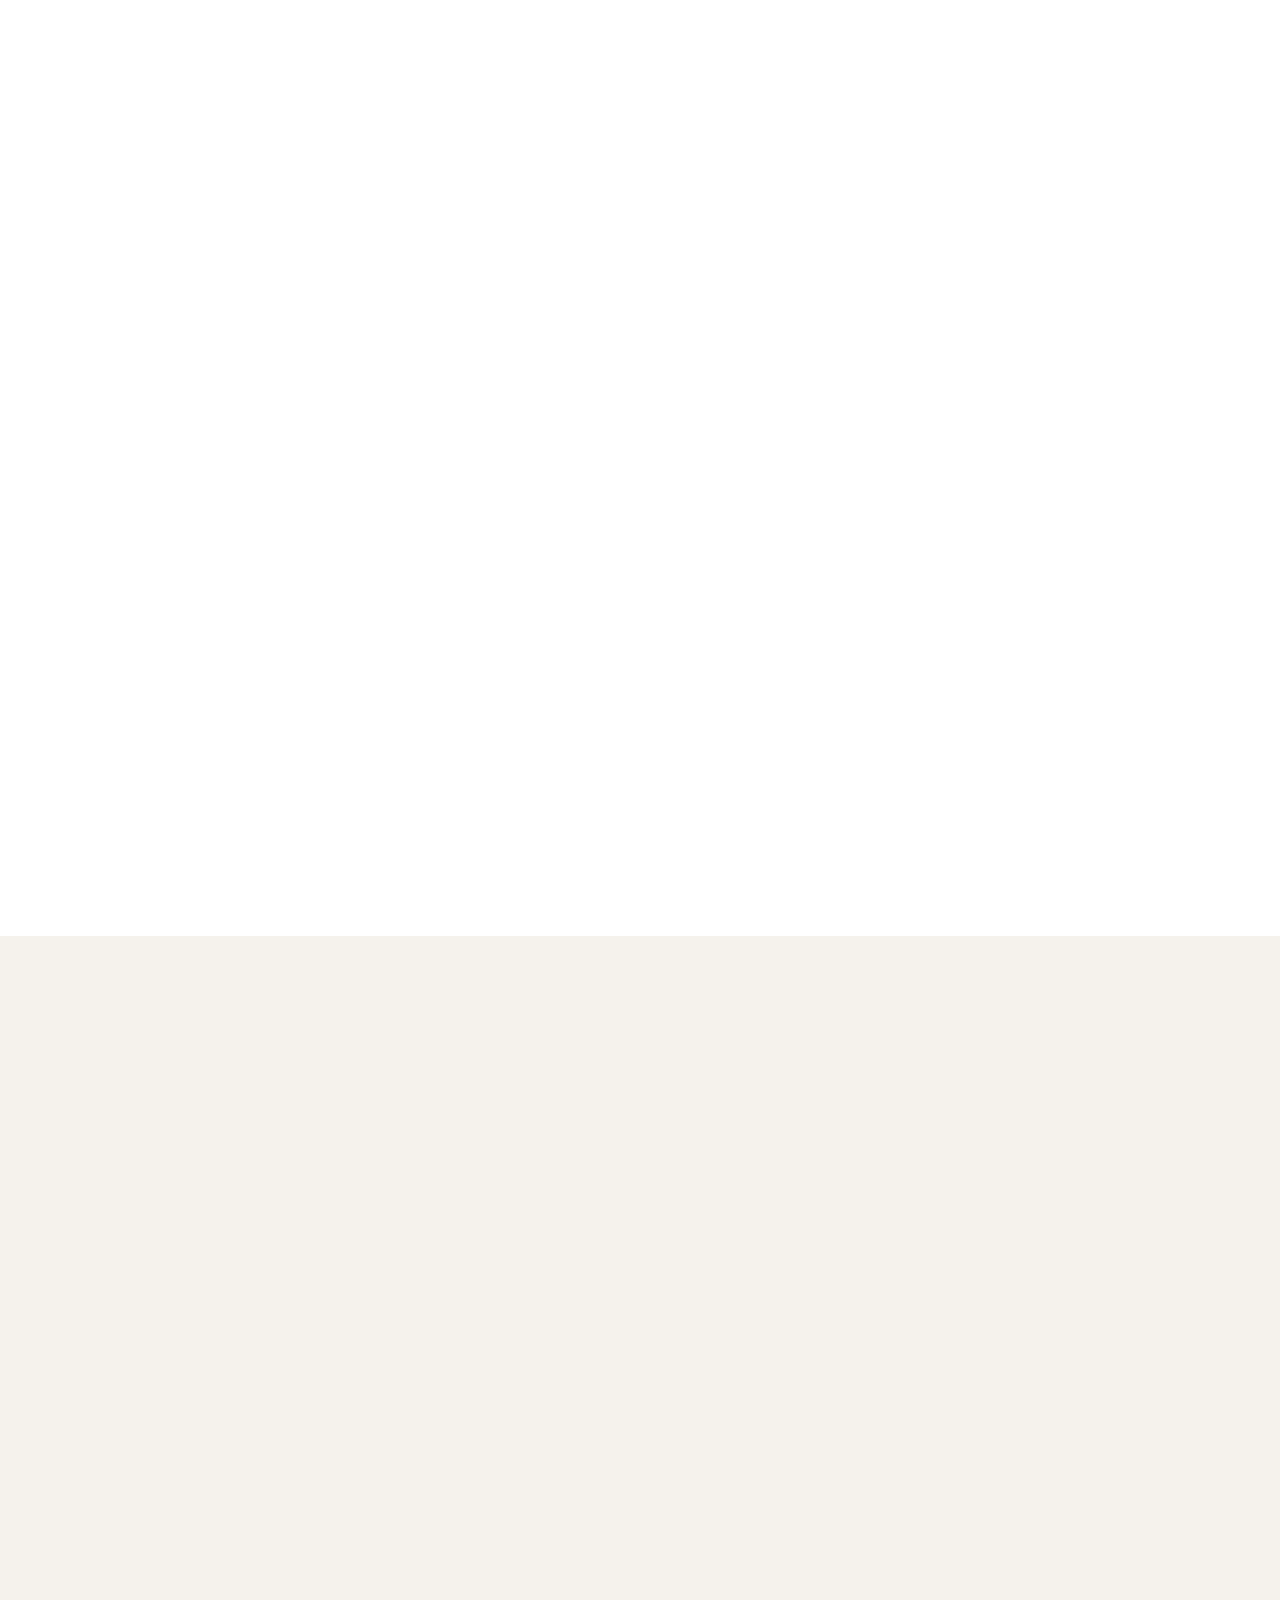
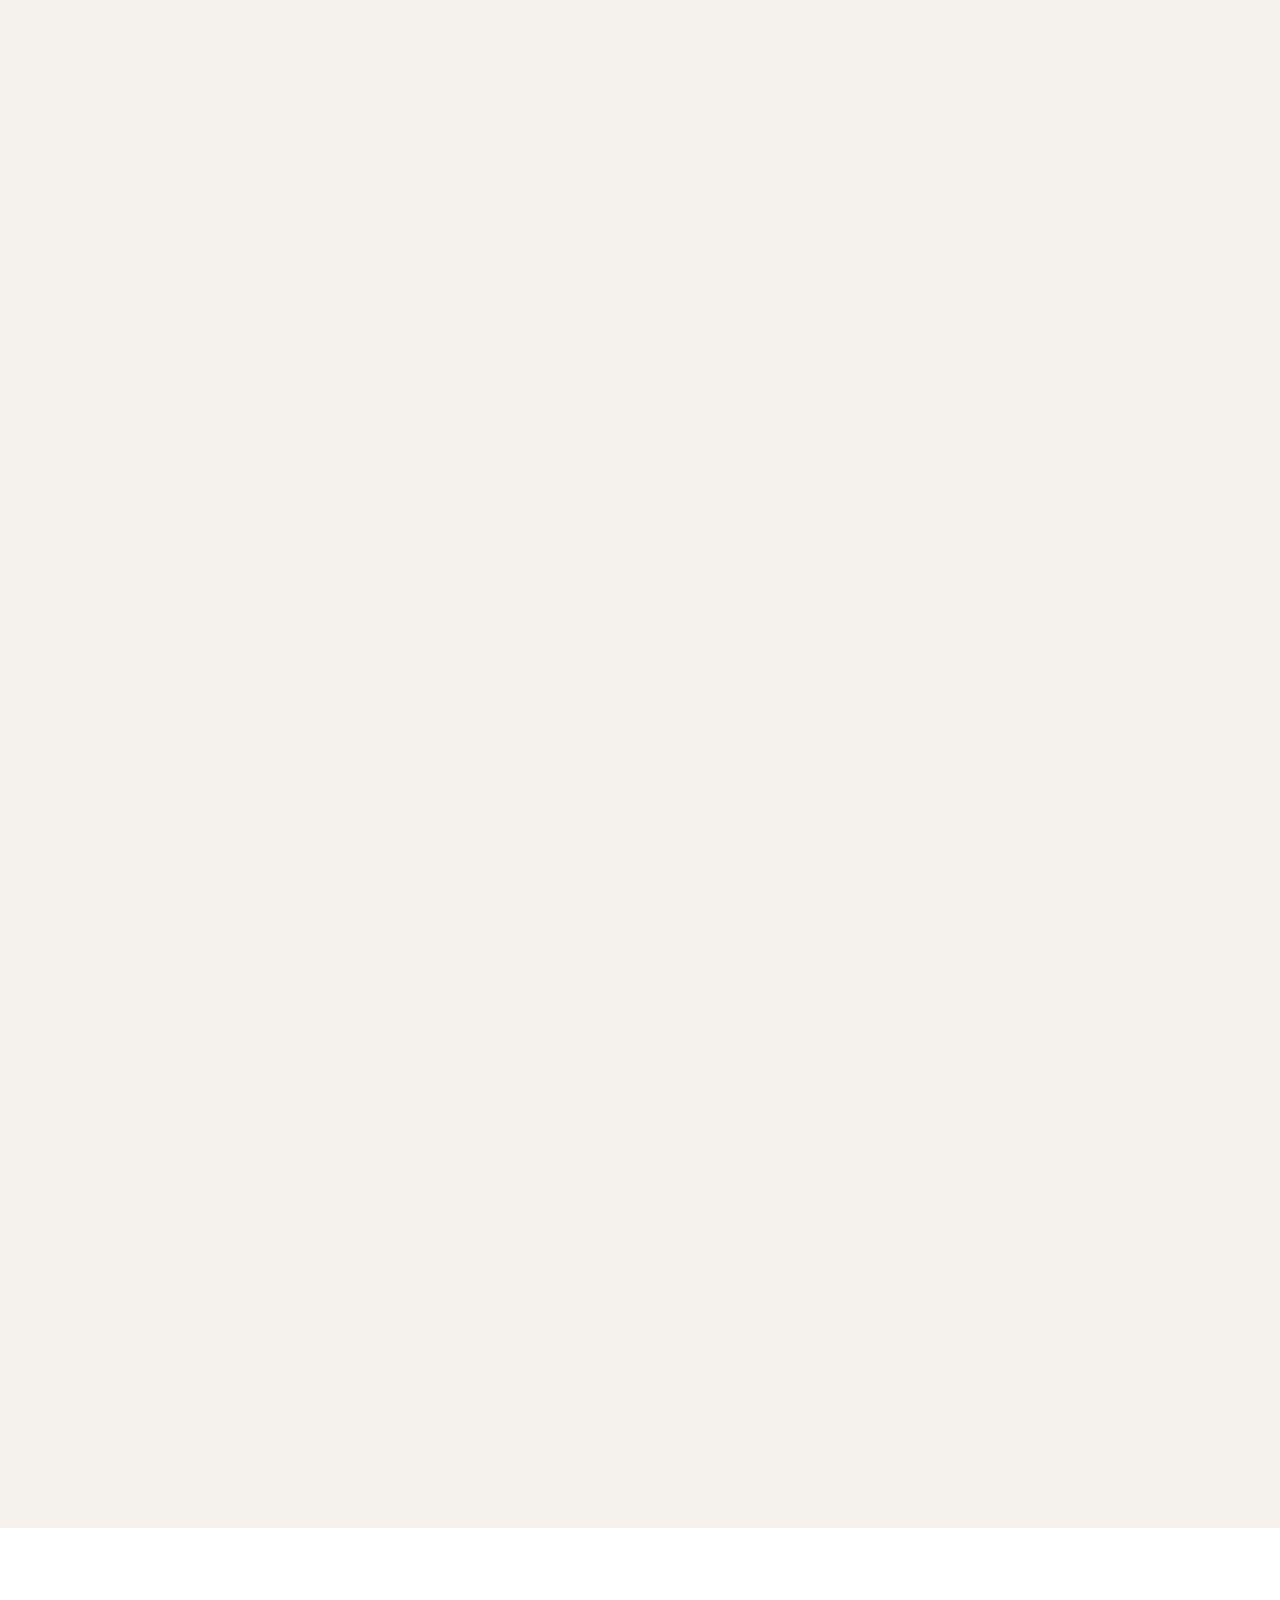
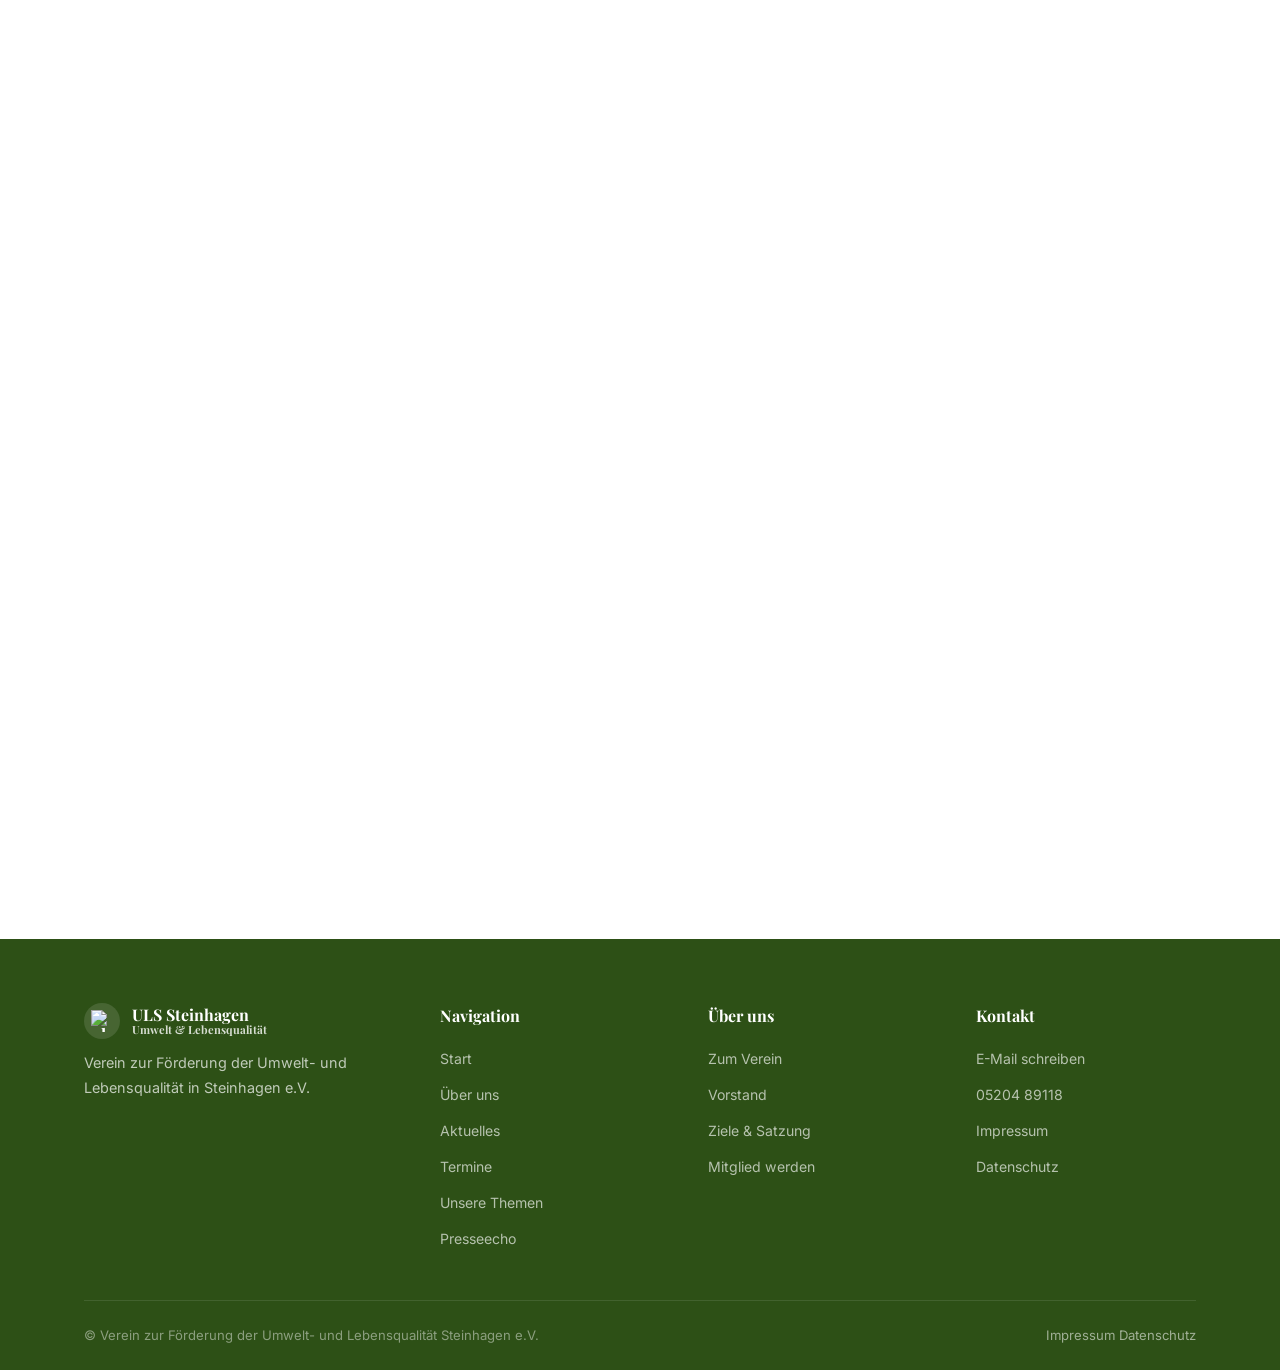
==== commit 933108e4: "init" ====
--- a/index.html
+++ b/index.html
@@ -407,43 +407,61 @@
           <a class="topic-card reveal" href="themen.html#naturschutz">
             <div class="topic-icon" aria-hidden="true">
               <span class="icon-slot">
-                <img src="icons/check-mark.png" alt="check-mark" class="icon-slot">
-              </span>
-            </div>
-            <h4>Naturschutz</h4>
-            <p>Schutz heimischer Tier- und Pflanzenarten, Nisthilfen und Biotoppflege.</p>
+                <img src="icons/glyphosat_gruen.svg" alt="Großes X" class="icon-slot">
+              </span>
+            </div>
+            <h4>Glyphosat</h4>
+            <p>- das meistverkaufte Pflanzengift der Welt.</p>
           </a>
 
           <a class="topic-card reveal" href="themen.html#laerm-verkehr">
             <div class="topic-icon" aria-hidden="true">
-              <span class="icon-slot"></span>
-            </div>
-            <h4>Lärm &amp; Verkehr</h4>
-            <p>Lärmaktionsplan, sichere Radwege und lebenswerte Verkehrsinfrastruktur.</p>
+              <span class="icon-slot">
+                <img src="icons/laerm_gruen.svg" alt="Lärm" class="icon-slot">
+              </span>
+            </div>
+            <h4>Industriegebiet GIB Langebrede</h4>
+            <p>Mehr Lärm durch Industriegebiete – Tag und Nacht, 70 dB!</p>
           </a>
 
           <a class="topic-card reveal" href="themen.html#klimaschutz">
             <div class="topic-icon" aria-hidden="true">
-              <span class="icon-slot"></span>
-            </div>
-            <h4>Klimaschutz</h4>
-            <p>Klimaneutralität, PFAS-Chemikalien und regionale Klimawandelfolgen.</p>
+              <span class="icon-slot">
+                <img src="icons/klimaschutz_gruen.svg" alt="Blatt" class="icon-slot">
+              </span>
+            </div>
+            <h4>Flora und Fauna</h4>
+            <p>Baum des Jahres und Insektenfreundliche Gärten</p>
           </a>
 
           <a class="topic-card reveal" href="themen.html#gewerbe-planung">
             <div class="topic-icon" aria-hidden="true">
-              <span class="icon-slot"></span>
-            </div>
-            <h4>Gewerbe &amp; Planung</h4>
+              <span class="icon-slot">
+                <img src="icons/bauen_gruen.svg" alt="Baumarbeiterhelm" class="icon-slot">
+              </span>
+            </div>
+            <h4>Gewerbepark Waldbadstraße/Hagedorn</h4>
             <p>Kritische Begleitung von Bauvorhaben mit Umweltrelevanz.</p>
           </a>
 
           <a class="topic-card reveal" href="themen.html#bildung">
             <div class="topic-icon" aria-hidden="true">
-              <span class="icon-slot"></span>
-            </div>
-            <h4>Bildung &amp; Schule</h4>
-            <p>Umweltprojekte an Schulen, Zusammenarbeit mit Lehrenden.</p>
+              <span class="icon-slot">
+                <img src="icons/baum_gruen.svg" alt="Baum" class="icon-slot">
+              </span>
+            </div>
+            <h4>Bäume für Steinhagen</h4>
+            <p>Bäume sind ganz natürliche Klimaschützer, sie binden CO2 und versorgen uns mit Sauerstoff.</p>
+          </a>
+
+          <a class="topic-card reveal" href="themen.html#bildung">
+            <div class="topic-icon" aria-hidden="true">
+              <span class="icon-slot">
+                <img src="icons/luftverschmutzung_gruen.svg" alt="Baum" class="icon-slot">
+              </span>
+            </div>
+            <h4>Feinstaub</h4>
+            <p>Je kleiner die Partikel sind, desto größer ist das Risiko.</p>
           </a>
 
           <a class="topic-card reveal" href="themen.html#hochwasser">
@@ -452,16 +470,46 @@
                 <img src="icons/hochwasser_gruen.svg" alt="Mitglieder" class="icon-slot">
               </span>
             </div>
-            <h4>Hochwasser &amp; Wasser</h4>
+            <h4>Hochwasserschutz</h4>
             <p>Hochwasserschutz, Regenrückhaltung und gesunde Wasserversorgung.</p>
           </a>
 
-        </div>
-
-        <!-- Link -->
+          <a class="topic-card reveal" href="themen.html#hochwasser">
+            <div class="topic-icon" aria-hidden="true">
+              <span class="icon-slot">
+                <img src="icons/digitalisierung_gruen.svg" alt="Digitalisierung" class="icon-slot">
+              </span>
+            </div>
+            <h4>Digitalisierung</h4>
+            <p>Die digitale Revolution verbaut unseren Kindern die Zukunft.</p>
+          </a>
+
+          <a class="topic-card reveal" href="themen.html#hochwasser">
+            <div class="topic-icon" aria-hidden="true">
+              <span class="icon-slot">
+                <img src="icons/funkwellen_gruen.svg" alt="Funkwellen" class="icon-slot">
+              </span>
+            </div>
+            <h4>Strahlenbelastung</h4>
+            <p>Politik und Industrie negieren oder verharmlosen negative Auswirkungen der Strahlenbelastung.</p>
+          </a>
+            <a class="topic-card reveal" href="themen.html#hochwasser">
+            <div class="topic-icon" aria-hidden="true">
+              <span class="icon-slot">
+                <img src="icons/verkehr_gruen.svg" alt="Straße" class="icon-slot">
+              </span>
+            </div>
+            <h4>Verkehr und Lärmschutz</h4>
+            <p>Unsere Augen können wir schließen. Unsere Ohren nicht.</p>
+          </a>
+
+        </div>
+
+        <!-- Link 
         <div class="section-more reveal">
           <a href="themen.html" class="btn btn-outline">Alle Themen ansehen</a>
         </div>
+        -->
       </div>
     </section>
 
@@ -536,7 +584,7 @@
               <div class="contact-info-item">
                 <div class="contact-info-icon" aria-hidden="true">
                   <span class="icon-slot">
-                    <img src="icons/check-mark.png" alt="check-mark" class="icon-slot">
+                    <img src="icons/location_gruen.svg" alt="Adresse" class="icon-slot">
                   </span>
                 </div>
                 <div class="contact-info-text">
@@ -547,7 +595,9 @@
 
               <div class="contact-info-item">
                 <div class="contact-info-icon" aria-hidden="true">
-                  <span class="icon-slot"></span>
+                  <span class="icon-slot">
+                    <img src="icons/telefon_gruen.svg" alt="Telefon" class="icon-slot">
+                  </span>
                 </div>
                 <div class="contact-info-text">
                   <strong>Telefon</strong>
@@ -558,7 +608,7 @@
               <div class="contact-info-item">
                 <div class="contact-info-icon" aria-hidden="true">
                   <span class="icon-slot">
-                    <img src="icons/check-mark.png" alt="check-mark" class="icon-slot">
+                    <img src="icons/email_gruen.svg" alt="Email" class="icon-slot">
                   </span>
                 </div>
                 <div class="contact-info-text">
@@ -615,7 +665,7 @@
 
               <button type="submit" class="btn btn-primary form-submit">
                 <span class="icon-slot" aria-hidden="true">
-                  <img src="icons/check-mark.png" alt="check-mark" class="icon-slot">
+                  <img src="icons/send_weiss.svg" alt="Abschicken" class="icon-slot">
                 </span>
                 Nachricht senden
               </button>
@@ -647,7 +697,7 @@
               <span>Umwelt &amp; Lebensqualität</span>
             </div>
           </a>
-          <p>Verein zur Förderung der Umwelt- und Lebensqualität in Steinhagen e.V. – gegründet 2005.</p>
+          <p>Verein zur Förderung der Umwelt- und Lebensqualität in Steinhagen e.V.</p>
         </div>
 
         <!-- Navigation Spalte -->
@@ -688,7 +738,7 @@
       </div>
 
       <div class="footer-bottom">
-        <span>&copy; *Jahr* Verein zur Förderung der Umwelt- und Lebensqualität Steinhagen e.V.</span>
+        <span>&copy; Verein zur Förderung der Umwelt- und Lebensqualität Steinhagen e.V.</span>
         <div class="footer-bottom-right">
           <a href="impressum.html">Impressum</a>
           <a href="impressum.html#datenschutz">Datenschutz</a>
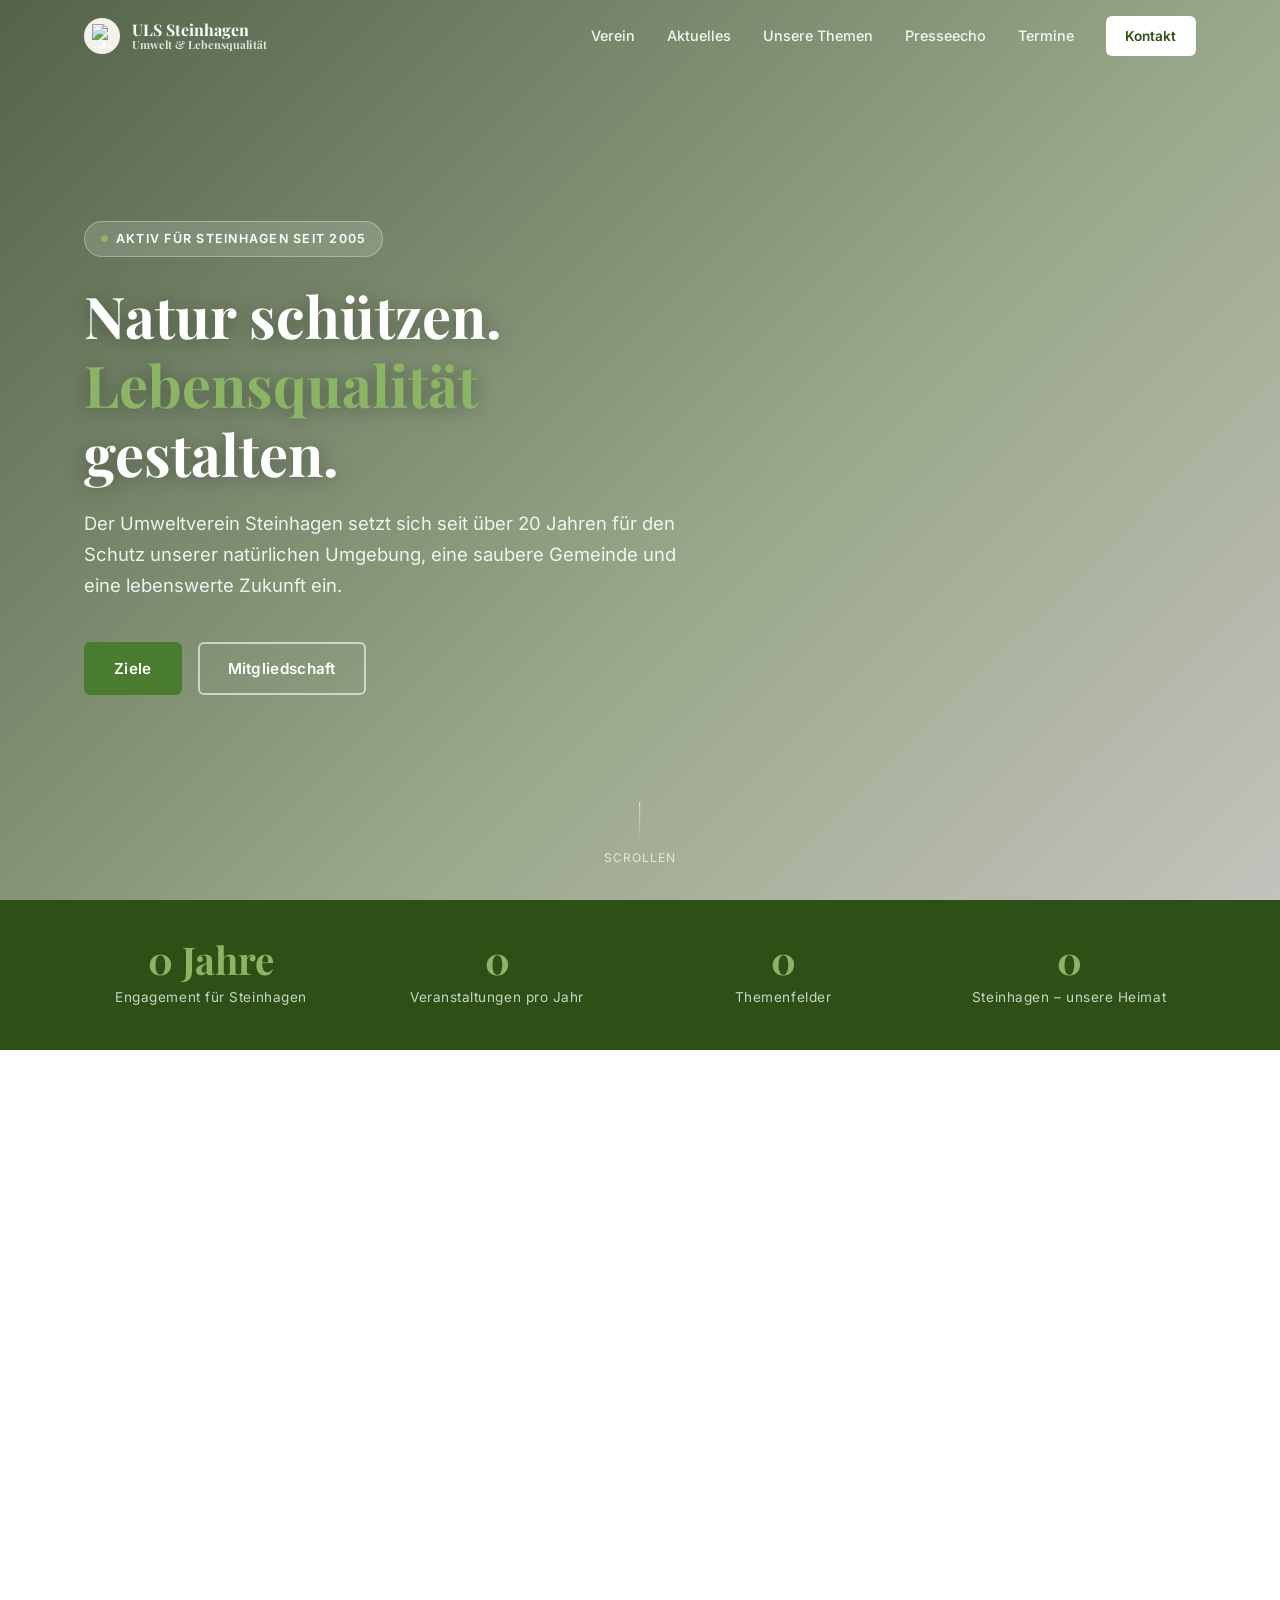
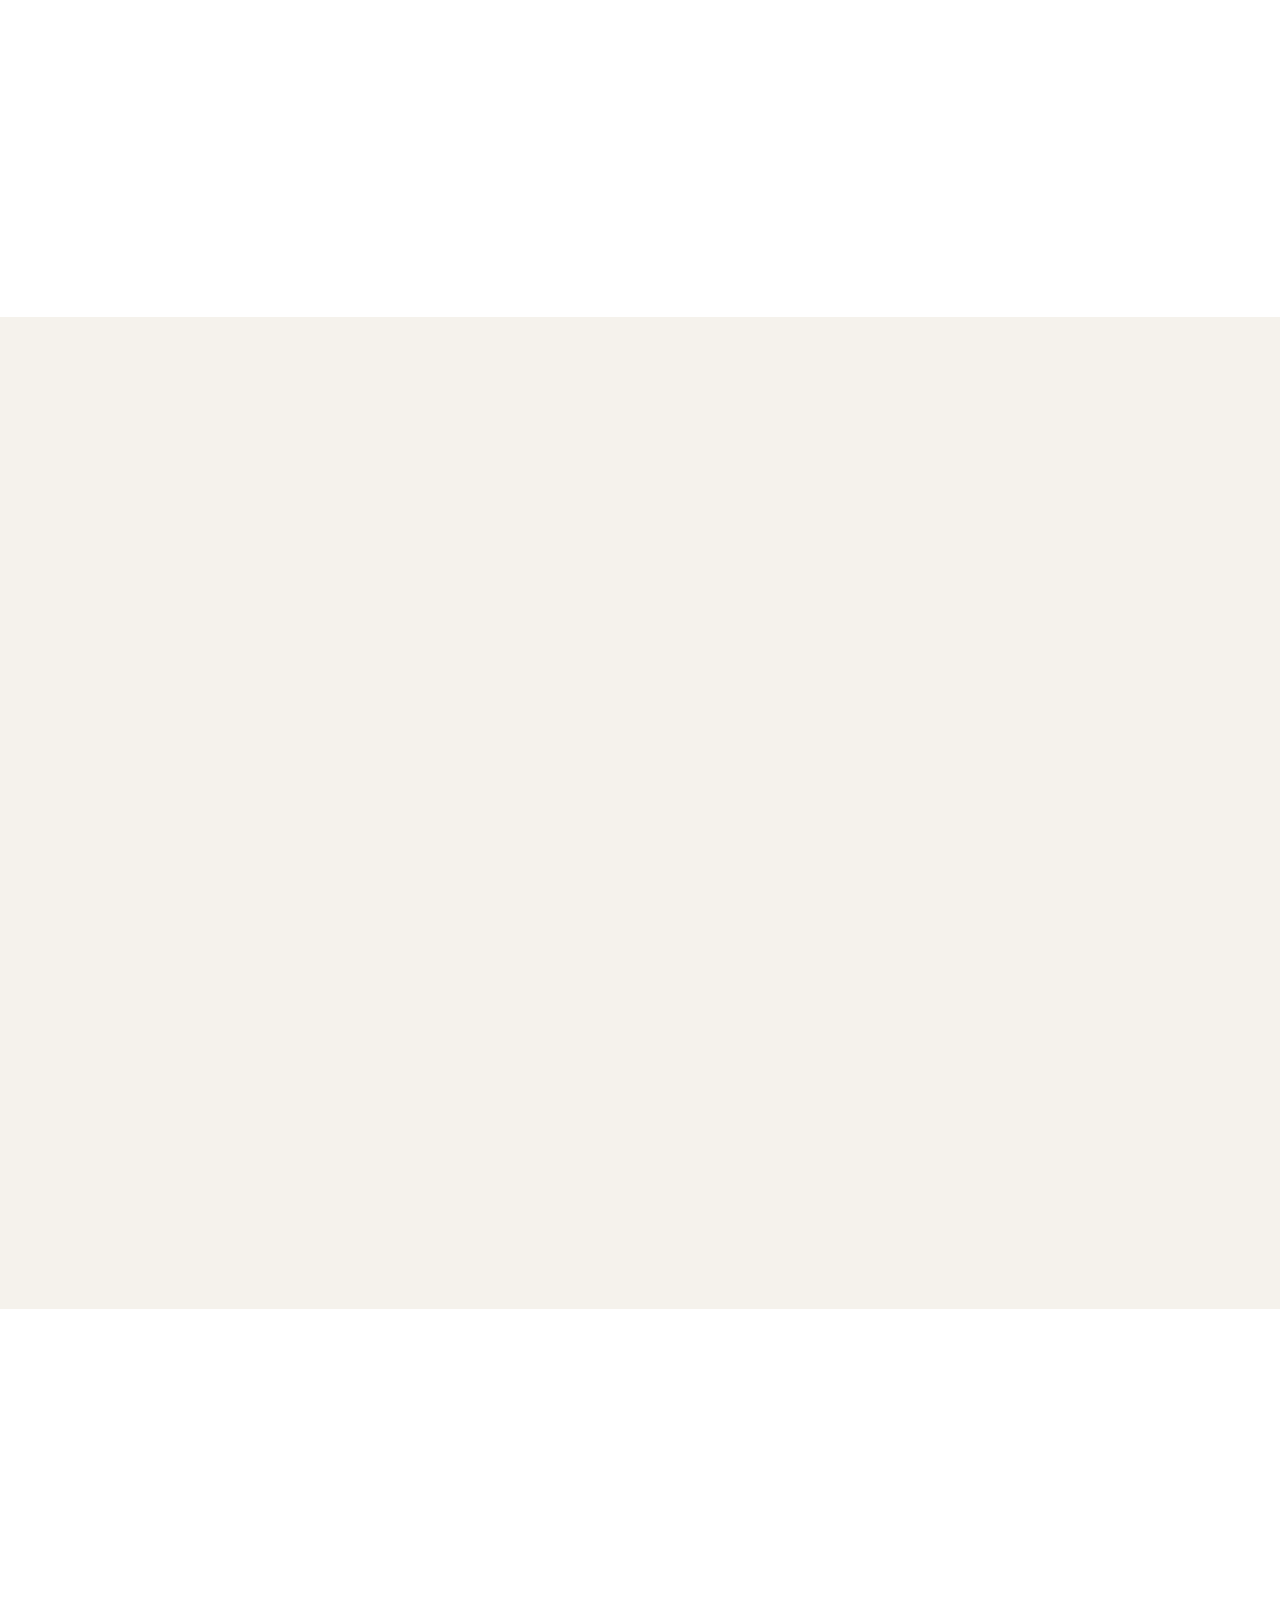
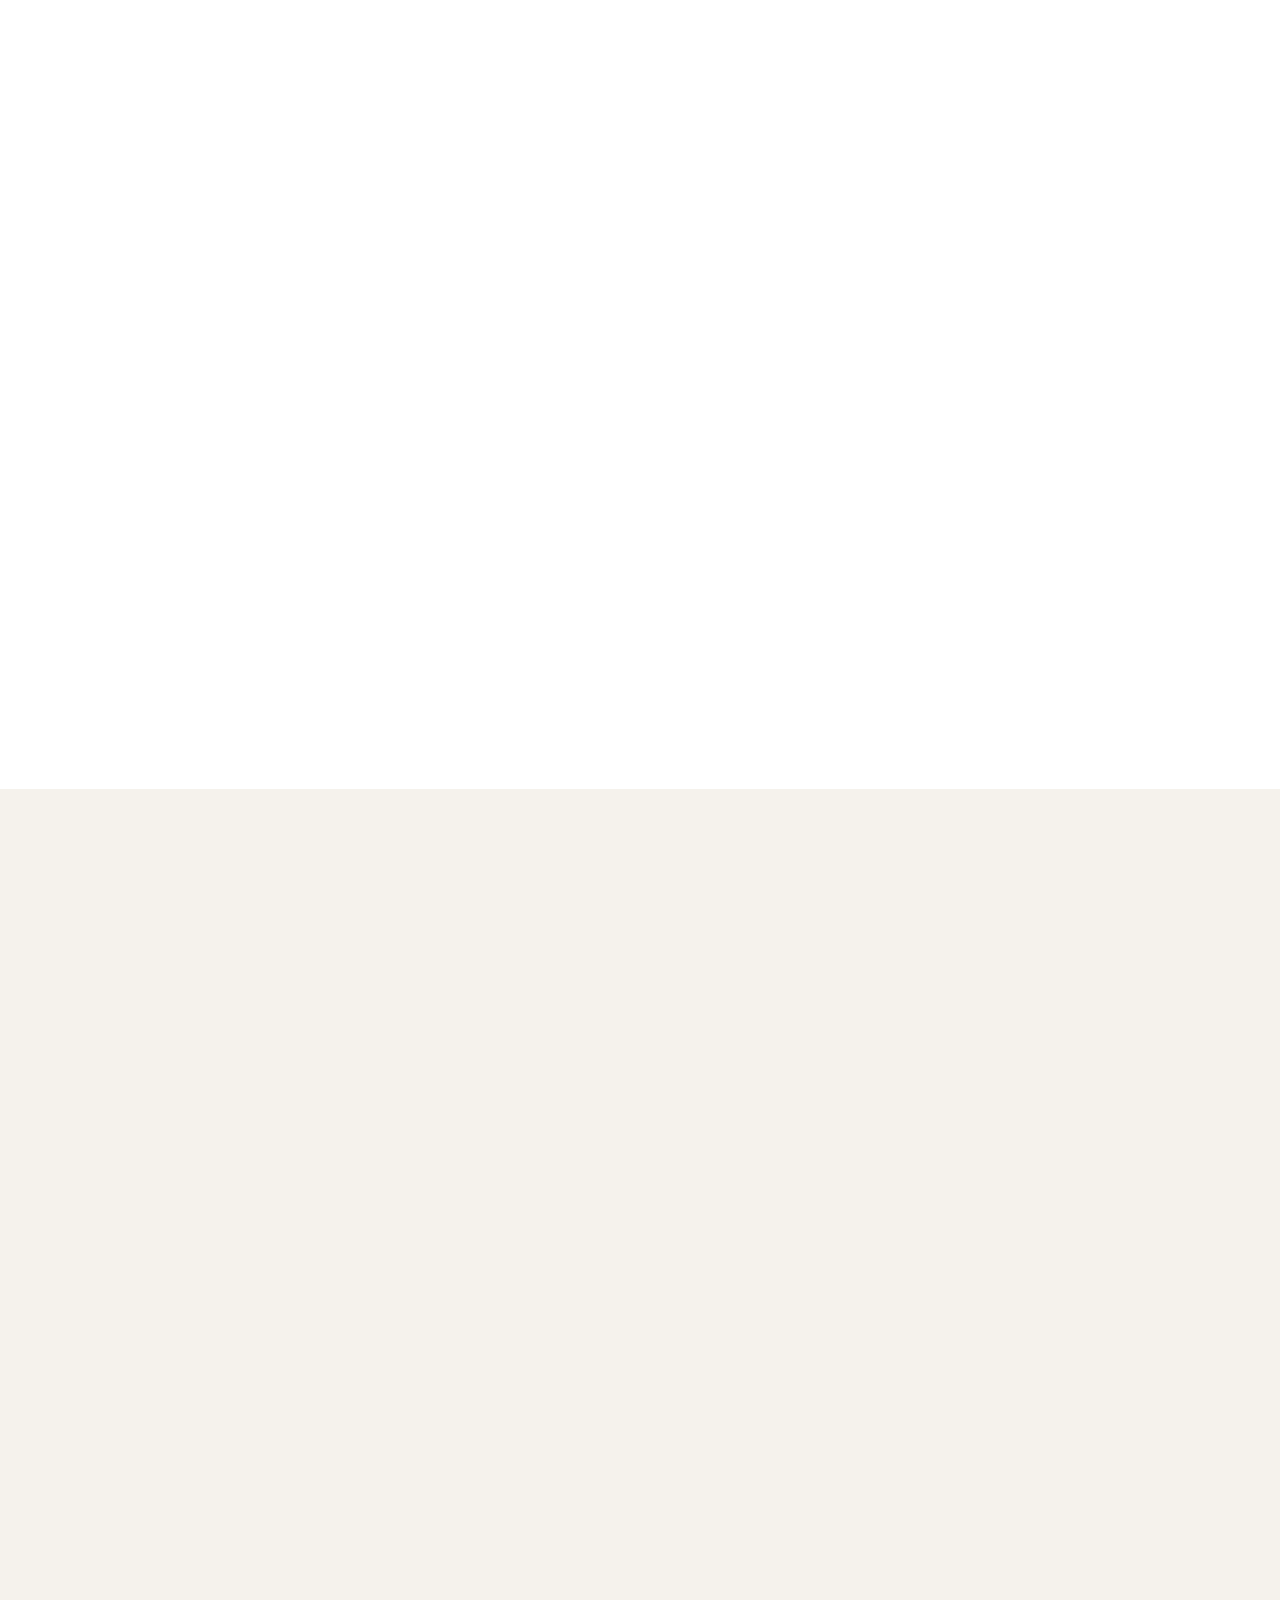
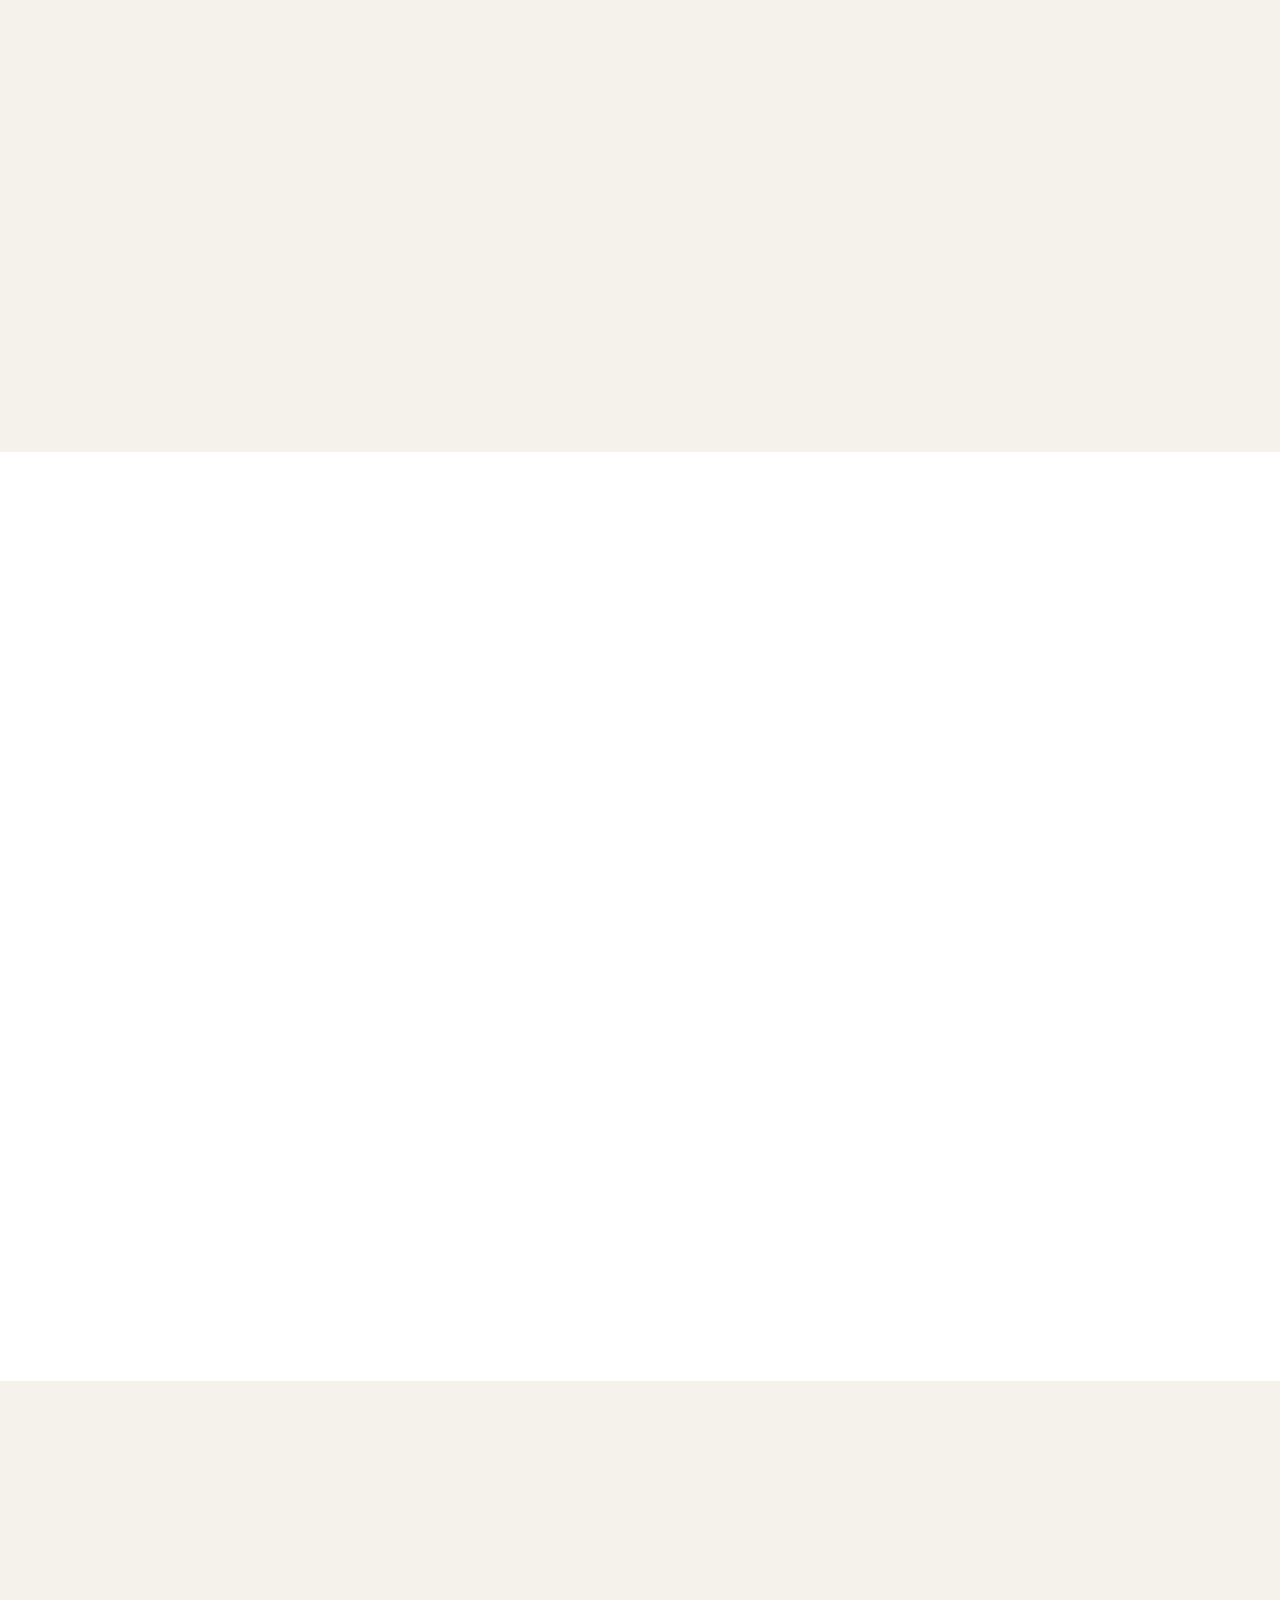
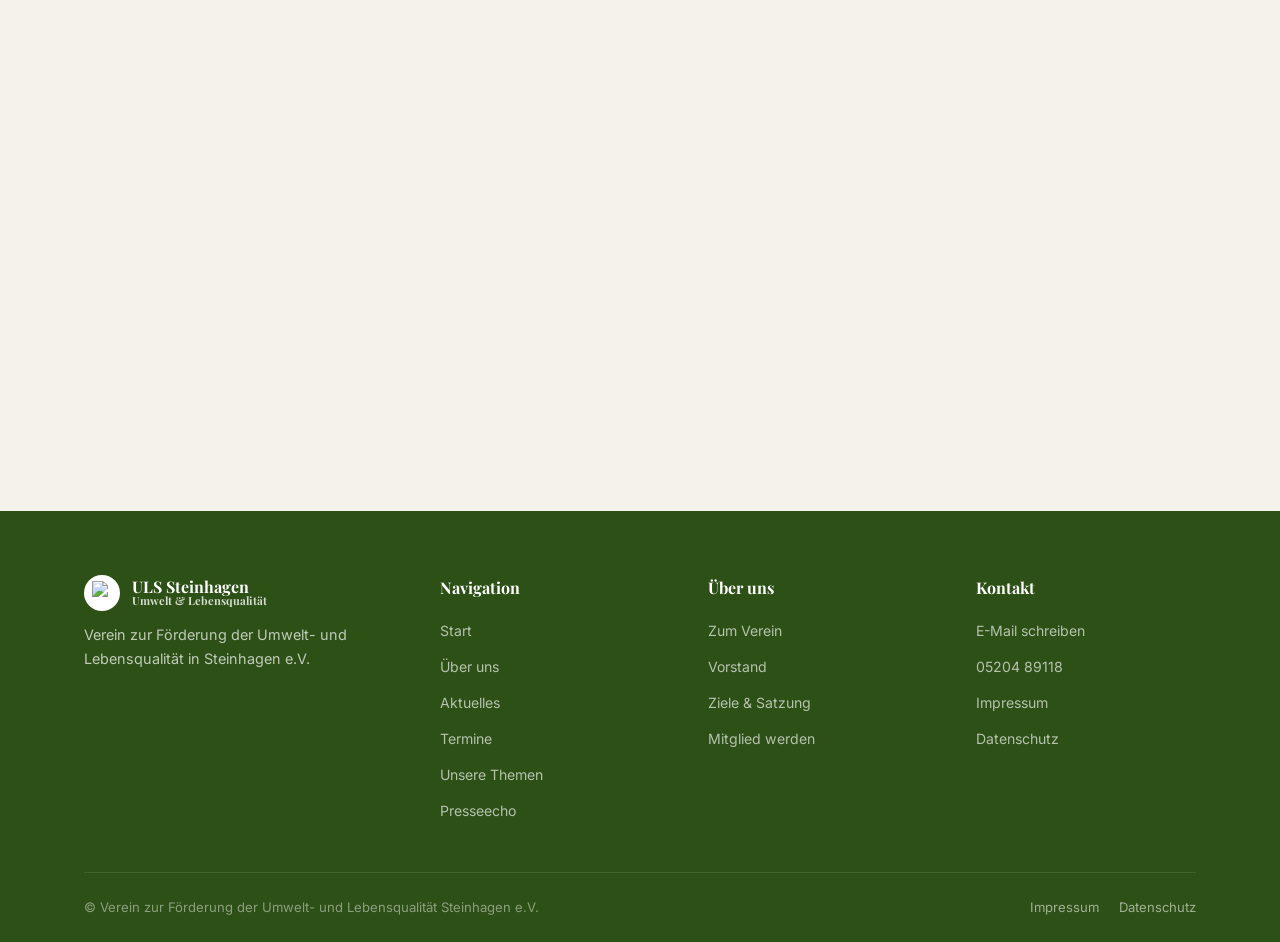
==== commit b7899f9a: "init" ====
--- a/index.html
+++ b/index.html
@@ -286,13 +286,13 @@
                 <div class="event-meta-row">
                   <span class="event-tag">
                     <span class="icon-slot" aria-hidden="true">
-                      <img src="icons/location_gruen.svg" alt="Ort" class="icon-slot">
+                      <img src="icons/ort.svg" alt="Ort" class="icon-slot">
                     </span>
                     Steinhagen
                   </span>
                   <span class="event-tag">
                     <span class="icon-slot" aria-hidden="true">
-                      <img src="icons/uhr_gruen.svg" alt="Uhr" class="icon-slot">
+                      <img src="icons/uhr.svg" alt="Uhr" class="icon-slot">
                     </span>
                     16:00 Uhr
                   </span>
@@ -311,13 +311,13 @@
                 <div class="event-meta-row">
                   <span class="event-tag">
                     <span class="icon-slot" aria-hidden="true">
-                      <img src="icons/location_gruen.svg" alt="Ort" class="icon-slot">
+                      <img src="icons/ort.svg" alt="Ort" class="icon-slot">
                     </span>
                     Alte Feuerwehr Amshausen
                   </span>
                   <span class="event-tag">
                     <span class="icon-slot" aria-hidden="true">
-                      <img src="icons/aktion_gruen.svg" alt="Mitglieder" class="icon-slot">
+                      <img src="icons/aktion.svg" alt="Mitglieder" class="icon-slot">
                     </span>
                     Aktion
                   </span>
@@ -336,13 +336,13 @@
                 <div class="event-meta-row">
                   <span class="event-tag">
                     <span class="icon-slot" aria-hidden="true">
-                      <img src="icons/location_gruen.svg" alt="Ort" class="icon-slot">
+                      <img src="icons/ort.svg" alt="Ort" class="icon-slot">
                     </span>
                     Steinhagen
                   </span>
                   <span class="event-tag">
                     <span class="icon-slot" aria-hidden="true">
-                      <img src="icons/mitglieder_gruen.svg" alt="Mitglieder" class="icon-slot">
+                      <img src="icons/mitglieder.svg" alt="Mitglieder" class="icon-slot">
                     </span>
                     Mitgliederversammlung
                   </span>
@@ -361,7 +361,7 @@
                 <div class="event-meta-row">
                   <span class="event-tag">
                     <span class="icon-slot" aria-hidden="true">
-                      <img src="icons/mitglieder_gruen.svg" alt="Mitglieder" class="icon-slot">
+                      <img src="icons/mitglieder.svg" alt="Mitglieder" class="icon-slot">
                     </span>
                     Mitgliederversammlung
                   </span>
@@ -407,7 +407,7 @@
           <a class="topic-card reveal" href="themen.html#naturschutz">
             <div class="topic-icon" aria-hidden="true">
               <span class="icon-slot">
-                <img src="icons/glyphosat_gruen.svg" alt="Großes X" class="icon-slot">
+                <img src="icons/umweltschaedlich.svg" alt="Großes X" class="icon-slot">
               </span>
             </div>
             <h4>Glyphosat</h4>
@@ -417,7 +417,7 @@
           <a class="topic-card reveal" href="themen.html#laerm-verkehr">
             <div class="topic-icon" aria-hidden="true">
               <span class="icon-slot">
-                <img src="icons/laerm_gruen.svg" alt="Lärm" class="icon-slot">
+                <img src="icons/laerm.svg" alt="Lärm" class="icon-slot">
               </span>
             </div>
             <h4>Industriegebiet GIB Langebrede</h4>
@@ -427,7 +427,7 @@
           <a class="topic-card reveal" href="themen.html#klimaschutz">
             <div class="topic-icon" aria-hidden="true">
               <span class="icon-slot">
-                <img src="icons/klimaschutz_gruen.svg" alt="Blatt" class="icon-slot">
+                <img src="icons/klimaschutz.svg" alt="Blatt" class="icon-slot">
               </span>
             </div>
             <h4>Flora und Fauna</h4>
@@ -437,7 +437,7 @@
           <a class="topic-card reveal" href="themen.html#gewerbe-planung">
             <div class="topic-icon" aria-hidden="true">
               <span class="icon-slot">
-                <img src="icons/bauen_gruen.svg" alt="Baumarbeiterhelm" class="icon-slot">
+                <img src="icons/bauen.svg" alt="Baumarbeiterhelm" class="icon-slot">
               </span>
             </div>
             <h4>Gewerbepark Waldbadstraße/Hagedorn</h4>
@@ -447,7 +447,7 @@
           <a class="topic-card reveal" href="themen.html#bildung">
             <div class="topic-icon" aria-hidden="true">
               <span class="icon-slot">
-                <img src="icons/baum_gruen.svg" alt="Baum" class="icon-slot">
+                <img src="icons/baum.svg" alt="Baum" class="icon-slot">
               </span>
             </div>
             <h4>Bäume für Steinhagen</h4>
@@ -457,7 +457,7 @@
           <a class="topic-card reveal" href="themen.html#bildung">
             <div class="topic-icon" aria-hidden="true">
               <span class="icon-slot">
-                <img src="icons/luftverschmutzung_gruen.svg" alt="Baum" class="icon-slot">
+                <img src="icons/luftverschmutzung.svg" alt="Baum" class="icon-slot">
               </span>
             </div>
             <h4>Feinstaub</h4>
@@ -467,7 +467,7 @@
           <a class="topic-card reveal" href="themen.html#hochwasser">
             <div class="topic-icon" aria-hidden="true">
               <span class="icon-slot">
-                <img src="icons/hochwasser_gruen.svg" alt="Mitglieder" class="icon-slot">
+                <img src="icons/hochwasser.svg" alt="Mitglieder" class="icon-slot">
               </span>
             </div>
             <h4>Hochwasserschutz</h4>
@@ -477,7 +477,7 @@
           <a class="topic-card reveal" href="themen.html#hochwasser">
             <div class="topic-icon" aria-hidden="true">
               <span class="icon-slot">
-                <img src="icons/digitalisierung_gruen.svg" alt="Digitalisierung" class="icon-slot">
+                <img src="icons/digitalisierung.svg" alt="Digitalisierung" class="icon-slot">
               </span>
             </div>
             <h4>Digitalisierung</h4>
@@ -487,7 +487,7 @@
           <a class="topic-card reveal" href="themen.html#hochwasser">
             <div class="topic-icon" aria-hidden="true">
               <span class="icon-slot">
-                <img src="icons/funkwellen_gruen.svg" alt="Funkwellen" class="icon-slot">
+                <img src="icons/funkwellen.svg" alt="Funkwellen" class="icon-slot">
               </span>
             </div>
             <h4>Strahlenbelastung</h4>
@@ -496,7 +496,7 @@
             <a class="topic-card reveal" href="themen.html#hochwasser">
             <div class="topic-icon" aria-hidden="true">
               <span class="icon-slot">
-                <img src="icons/verkehr_gruen.svg" alt="Straße" class="icon-slot">
+                <img src="icons/verkehr.svg" alt="Straße" class="icon-slot">
               </span>
             </div>
             <h4>Verkehr und Lärmschutz</h4>
@@ -584,7 +584,7 @@
               <div class="contact-info-item">
                 <div class="contact-info-icon" aria-hidden="true">
                   <span class="icon-slot">
-                    <img src="icons/location_gruen.svg" alt="Adresse" class="icon-slot">
+                    <img src="icons/ort.svg" alt="Adresse" class="icon-slot">
                   </span>
                 </div>
                 <div class="contact-info-text">
@@ -596,7 +596,7 @@
               <div class="contact-info-item">
                 <div class="contact-info-icon" aria-hidden="true">
                   <span class="icon-slot">
-                    <img src="icons/telefon_gruen.svg" alt="Telefon" class="icon-slot">
+                    <img src="icons/telefon.svg" alt="Telefon" class="icon-slot">
                   </span>
                 </div>
                 <div class="contact-info-text">
@@ -608,7 +608,7 @@
               <div class="contact-info-item">
                 <div class="contact-info-icon" aria-hidden="true">
                   <span class="icon-slot">
-                    <img src="icons/email_gruen.svg" alt="Email" class="icon-slot">
+                    <img src="icons/email.svg" alt="Email" class="icon-slot">
                   </span>
                 </div>
                 <div class="contact-info-text">
@@ -665,7 +665,7 @@
 
               <button type="submit" class="btn btn-primary form-submit">
                 <span class="icon-slot" aria-hidden="true">
-                  <img src="icons/send_weiss.svg" alt="Abschicken" class="icon-slot">
+                  <img src="icons/send.svg" alt="Abschicken" class="icon-slot">
                 </span>
                 Nachricht senden
               </button>
--- a/css/style.css
+++ b/css/style.css
@@ -1,25 +1,8 @@
-/* =========================================================
-   ULS Steinhagen – Modern Redesign  |  style.css
-   =========================================================
-   Color tokens:
-     --green-dark:  #2D5016  (brand / primary)
-     --green-mid:   #4A7C2F  (accent)
-     --green-light: #8BB564  (highlight)
-     --cream:       #F5F2EC  (background)
-     --warm-gray:   #5A5A52  (body text)
-     --white:       #FFFFFF
-   ========================================================= */
-   
-/* =========================================================
-   FONTS
-   ---------------------------------------------------------
-    Two families are used:
-     - Playfair Display  → var(--font-heading)  (used on h1-h4)
-     - Inter             → var(--font-body)     (used everywhere else)
-   ========================================================= */
-
+/*ULS Steinhagen | style.css*/
+
+/* Fonts | 400 = regular | 500/600 = medium/semibold | 700 = bold */
 @font-face {
-  font-family: 'Playfair Display';                           /* EDIT: rename to your font name */
+  font-family: 'Playfair Display';
   src: url('../fonts/playfair-display-v40-latin-700.woff2') format('woff2');
   font-weight: 700;
   font-style: normal;
@@ -27,7 +10,7 @@
 }
 
 @font-face {
-  font-family: 'Inter';                              /* EDIT: rename to your font name */
+  font-family: 'Inter';
   src: url('../fonts/inter-v20-latin-regular.woff2') format('woff2');
   font-weight: 400;
   font-style: normal;
@@ -35,7 +18,7 @@
 }
 
 @font-face {
-  font-family: 'Inter';                              /* EDIT: same name, different weight */
+  font-family: 'Inter';
   src: url('../fonts/inter-v20-latin-500.woff2') format('woff2');
   font-weight: 500;
   font-style: normal;
@@ -43,27 +26,26 @@
 }
 
 @font-face {
-  font-family: 'Inter';                              /* EDIT: same name, semibold weight */
+  font-family: 'Inter';
   src: url('../fonts/inter-v20-latin-600.woff2') format('woff2');
   font-weight: 600;
   font-style: normal;
   font-display: swap;
 }
 
-
-/* ── Reset & Base ─────────────────────────────────────── */
+/* Reset & Base */
 *, *::before, *::after { box-sizing: border-box; margin: 0; padding: 0; }
 
 :root {
-  --green-dark:  #2D5016;
-  --green-mid:   #4A7C2F;
-  --green-light: #8BB564;
-  --cream:       #F5F2EC;
-  --warm-gray:   #5A5A52;
-  --white:       #FFFFFF;
-
-  --font-heading: 'Playfair Display', Georgia, serif;
-  --font-body:    'Inter', 'Segoe UI', system-ui, sans-serif;
+  --green-dark:  #2D5016; /*brand/primary*/
+  --green-mid:   #4A7C2F; /*accent*/
+  --green-light: #8BB564; /*highlight*/
+  --cream:       #F5F2EC; /*background*/
+  --warm-gray:   #5A5A52; /*body text*/
+  --white:       #FFFFFF; /*white*/
+
+  --font-heading: 'Playfair Display', Georgia, serif;         /*h1-h4*/
+  --font-body:    'Inter', 'Segoe UI', system-ui, sans-serif; /*everywhere else*/
 
   --radius-sm: 6px;
   --radius-md: 12px;
@@ -99,7 +81,7 @@
   padding-inline: 1.5rem;
 }
 
-/* ── Typography ──────────────────────────────────────── */
+/* Typography */
 h1, h2, h3, h4 {
   font-family: var(--font-heading);
   color: var(--green-dark);
@@ -114,43 +96,14 @@
 p  { max-width: 68ch; }
 .text-center p { margin-inline: auto; }
 
-
-/* =========================================================
-   ICON SLOTS
-   ---------------------------------------------------------
-   Every decorative icon in this design uses a shared
-   .icon-slot element.  It is an empty inline container
-   sized to 1em × 1em by default (overridden where needed).
-
-   HOW TO ADD YOUR OWN ICON:
-   --------------------------
-   Option A – inline SVG:
-     <span class="icon-slot" aria-hidden="true">
-       <svg viewBox="0 0 24 24" ...>...</svg>
-     </span>
-
-   Option B – <img>:
-     <span class="icon-slot" aria-hidden="true">
-       <img src="../images/icons/my-icon.svg" alt="" />
-     </span>
-
-   Option C – icon font (e.g. Font Awesome):
-     <span class="icon-slot" aria-hidden="true">
-       <i class="fa-solid fa-leaf"></i>
-     </span>
-
-   The slots already have display/size/colour styles set.
-   You usually only need to paste your icon markup inside.
-   ========================================================= */
-
+/* Icon */
 .icon-slot {
   display: inline-flex;
   align-items: center;
   justify-content: center;
   line-height: 1;
-  /* size is set by the component that uses the slot */
-}
-/* Make sure SVGs/imgs inside slots fill the slot */
+}
+
 .icon-slot svg,
 .icon-slot img { width: 100%; height: 100%; display: block; }
 
@@ -183,7 +136,6 @@
   border-color: var(--green-mid);
   box-shadow: var(--shadow-md);
 }
-
 .btn-outline {
   background: transparent;
   color: var(--green-dark);
@@ -194,7 +146,14 @@
   color: var(--white);
   box-shadow: var(--shadow-sm);
 }
-
+.btn-group {
+  display: flex;
+  gap: 1rem;
+  flex-wrap: wrap;
+}
+.btn-group-center {
+  justify-content: center;
+}
 /* ── Section helpers ─────────────────────────────────── */
 .section { padding-block: var(--section-gap); }
 .section-label {
@@ -239,7 +198,7 @@
 #navbar.scrolled,
 #site-header.scrolled,
 .site-header.scrolled {
-  background: rgba(245,242,236,.97);
+  background: var(--cream);
   box-shadow: 0 2px 16px rgba(45,80,22,.12);
   backdrop-filter: blur(8px);
 }
@@ -276,29 +235,19 @@
 #site-header .nav-logo,
 .site-header .nav-logo { color: var(--green-dark); }
 
-/* Logo icon wrapper – drop your logo inside .nav-logo-icon */
+/* Logo icon wrapper */
 .nav-logo-icon {
   width: 36px; height: 36px;
-  background: var(--green-dark);
+  background: var(--cream);
   border-radius: 50%;
   display: flex; align-items: center; justify-content: center;
   flex-shrink: 0;
   overflow: hidden;       /* clips images to the circle */
   transition: background var(--transition);
 }
-/*
-   LOGO SLOT – replace the placeholder content:
-   <div class="nav-logo-icon" aria-hidden="true">
-     <!-- Option A: SVG -->
-     <svg ...>...</svg>
-
-     <!-- Option B: image file from your images/ folder -->
-     <img src="images/logo.svg" alt="" />
-   </div>
-*/
+
 .nav-logo-icon .icon-slot {
-  width: 22px; height: 22px;
-  color: var(--white);
+  width: 20px; height: 24px;
 }
 
 .nav-logo-text { display: flex; flex-direction: column; line-height: 1.1; }
@@ -431,13 +380,14 @@
 .hero-bg {
   position: absolute;
   inset: 0;
-  background-image: url('../images/hero-forest.png');  /* EDIT: your hero background image */
+  background-image: url('../images/ben_frieden-wood-4520351.jpg');
+  filter: blur(4px);
   background-size: cover;
   background-position: center;
-  transform: scale(1.04);
+  transform: scale(1.08);
   transition: transform 8s ease-out;
 }
-.hero-bg.loaded { transform: scale(1); }
+.hero-bg.loaded { transform: scale(1.02); }
 .hero-overlay {
   position: absolute;
   inset: 0;
@@ -535,6 +485,7 @@
 #stats {
   background: var(--green-dark);
   padding-block: 2.5rem;
+  scroll-margin-top: 72px;
 }
 .stats-grid {
   display: grid;
@@ -572,7 +523,7 @@
 .about-image-wrap img {
   border-radius: var(--radius-lg);
   width: 100%;
-  height: 460px;
+  aspect-ratio: 4 / 3;
   object-fit: cover;
   box-shadow: var(--shadow-lg);
 }
@@ -607,6 +558,7 @@
   align-items: flex-start;
   gap: .75rem;
 }
+
 /* Checkmark icon slot for the about-list items */
 .about-list-icon {
   width: 22px; height: 22px;
@@ -615,14 +567,9 @@
   display: flex; align-items: center; justify-content: center;
   flex-shrink: 0;
   margin-top: .1rem;
-  /*
-     ICON SLOT – place a checkmark icon here:
-     <span class="about-list-icon" aria-hidden="true">
-       <span class="icon-slot" style="width:12px;height:12px;color:white;">
-         <!-- your checkmark SVG or img -->
-       </span>
-     </span>
-  */
+}
+.about-list-icon .icon-slot {
+  width:12px; height:12px;
 }
 
 
@@ -646,12 +593,10 @@
 }
 .news-card-img {
   width: 100%;
-  height: 200px;
+  aspect-ratio: auto;
+  /*height: 200px;*/
+  
   object-fit: cover;
-  /*
-     IMAGE SLOT – replace with your own photo:
-     <img class="news-card-img" src="images/my-news-photo.jpg" alt="Beschreibung des Bildes" loading="lazy" />
-  */
 }
 .news-card-body { padding: 1.5rem; }
 .news-card-tag {
@@ -683,7 +628,9 @@
   align-items: center;
   gap: .5rem;
   font-size: .8rem;
-  color: rgba(90,90,82,.6);
+  opacity: 0.6;
+  filter: brightness(0) saturate(100%) invert(35%) sepia(7%) saturate(469%) hue-rotate(22deg) brightness(95%) contrast(90%);
+  /*color: rgba(90,90,82,.6);*/
 }
 /* Icon slot for news meta row (calendar, book, etc.) */
 .news-card-meta .icon-slot {
@@ -756,7 +703,8 @@
 /* Icon slot inside event tags */
 .event-tag .icon-slot {
   width: 11px; height: 11px;
-  color: var(--green-mid);
+  filter: brightness(0) saturate(100%) invert(57%) sepia(24%) saturate(6137%) hue-rotate(64deg) brightness(66%) contrast(63%);
+  /*color: var(--green-mid);*/
 }
 
 /* Sticky highlight card */
@@ -831,28 +779,27 @@
   display: flex; align-items: center; justify-content: center;
   margin-bottom: 1.25rem;
   transition: background var(--transition);
-  /*
-     ICON SLOT – add your topic icon inside:
-     <div class="topic-icon" aria-hidden="true">
-       <span class="icon-slot" style="width:26px;height:26px;color:var(--green-dark);">
-         <!-- your icon SVG, img, or icon-font element -->
-       </span>
-     </div>
-  */
+  /*overflow: hidden;*/
 }
 .topic-card:hover .topic-icon { background: var(--green-dark); }
 .topic-icon .icon-slot {
   width: 26px; height: 26px;
-  color: var(--green-dark);
+  /*transform: translateX(-50px);
+  filter: drop-shadow(50px 0 0 var(--green-dark));*/
+  object-fit: contain;
   transition: color var(--transition);
-}
-.topic-card:hover .topic-icon .icon-slot { color: var(--white); }
+  filter: brightness(0) saturate(100%) invert(25%) sepia(16%) saturate(2183%) hue-rotate(53deg) brightness(89%) contrast(86%);
+
+}
+.topic-card:hover .topic-icon .icon-slot {
+  filter: brightness(0) saturate(100%) invert(100%) sepia(98%) saturate(0%) hue-rotate(310deg) brightness(102%) contrast(103%);
+}
 .topic-card h4 { margin-bottom: .5rem; font-size: 1.05rem; }
 .topic-card p { font-size: .88rem; line-height: 1.6; max-width: none; }
 
 
 /* ── PRESSEECHO (gallery page) ───────────────────────── */
-#presseecho { background: var(--cream); }
+#presseecho { background: var(--white); }
 .press-grid {
   display: grid;
   grid-template-columns: repeat(auto-fill, minmax(280px, 1fr));
@@ -1028,7 +975,7 @@
 
 
 /* ── CONTACT ─────────────────────────────────────────── */
-#contact { background: var(--white); }
+#contact { background: var(--cream); }
 .contact-layout {
   display: grid;
   grid-template-columns: 1fr 1fr;
@@ -1062,9 +1009,17 @@
      </div>
   */
 }
+
 .contact-info-icon .icon-slot {
-  width: 20px; height: 20px;
-  color: var(--green-dark);
+  width: 20px;
+  height: 20px;
+  display: inline-block;
+  filter: brightness(0) saturate(100%) invert(25%) sepia(16%) saturate(2183%) hue-rotate(53deg) brightness(89%) contrast(86%);
+}
+.form-submit .icon-slot {
+  width: 16px;
+  height: 16px;
+  display: inline-block;
 }
 .contact-info-text strong { display: block; font-size: .85rem; font-weight: 700; color: var(--green-dark); margin-bottom: .2rem; }
 .contact-info-text span { font-size: .9rem; }
@@ -1088,7 +1043,7 @@
   font-family: var(--font-body);
   font-size: .95rem;
   color: var(--warm-gray);
-  background: var(--cream);
+  background: var(--white);
   transition: border-color var(--transition), box-shadow var(--transition);
   outline: none;
   width: 100%;
@@ -1118,7 +1073,7 @@
   border-bottom: 1px solid rgba(255,255,255,.1);
 }
 .footer-brand p { font-size: .9rem; line-height: 1.7; margin-top: .75rem; color: rgba(255,255,255,.7); }
-.footer-brand .nav-logo-icon { background: rgba(255,255,255,.12); }
+.footer-brand .nav-logo-icon { background: var(--white) }
 
 .footer-col h5 {
   font-family: var(--font-heading);
@@ -1144,6 +1099,10 @@
   color: rgba(255,255,255,.45);
   flex-wrap: wrap;
   gap: .75rem;
+}
+.footer-bottom-right {
+  display:flex;
+  gap: 1.25rem;
 }
 .footer-bottom a { color: rgba(255,255,255,.55); transition: color var(--transition); }
 .footer-bottom a:hover { color: var(--green-light); }
@@ -1250,7 +1209,7 @@
 /* ── Responsive ──────────────────────────────────────── */
 @media (max-width: 1024px) {
   .about-grid           { grid-template-columns: 1fr; gap: 3rem; }
-  .about-image-wrap img { height: 340px; }
+  /*.about-image-wrap img { height: 340px; }*/
   .about-badge-float    { bottom: -1rem; right: .5rem; }
   .events-layout        { grid-template-columns: 1fr; }
   .next-event-card      { position: static; }
@@ -1465,10 +1424,6 @@
 }
 
 /* ── Membership benefits grid (mitgliedschaft.html) ───── */
-/*
-   HOW TO ADD A BENEFIT: copy a .benefit-item block.
-   HOW TO REMOVE: delete the .benefit-item block.
-*/
 .benefits-grid {
   display: grid;
   grid-template-columns: repeat(auto-fill, minmax(220px, 1fr));
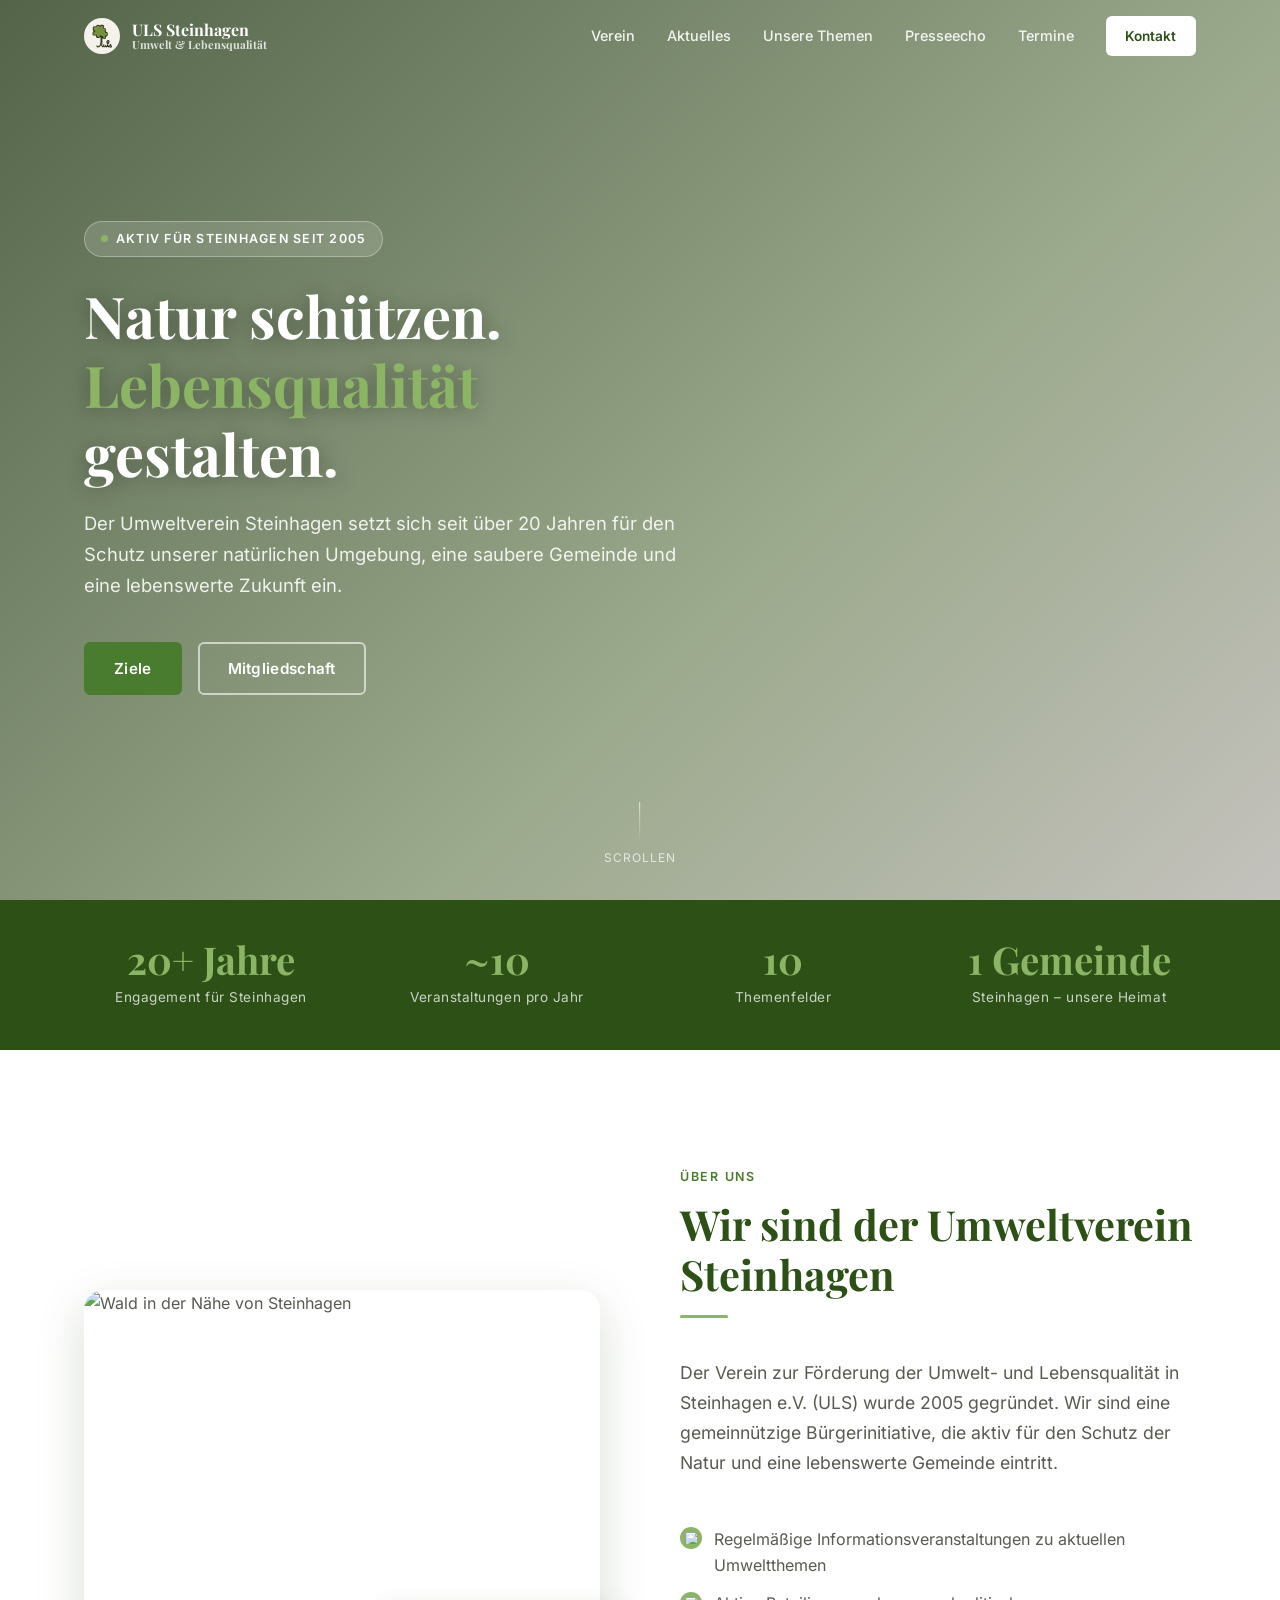
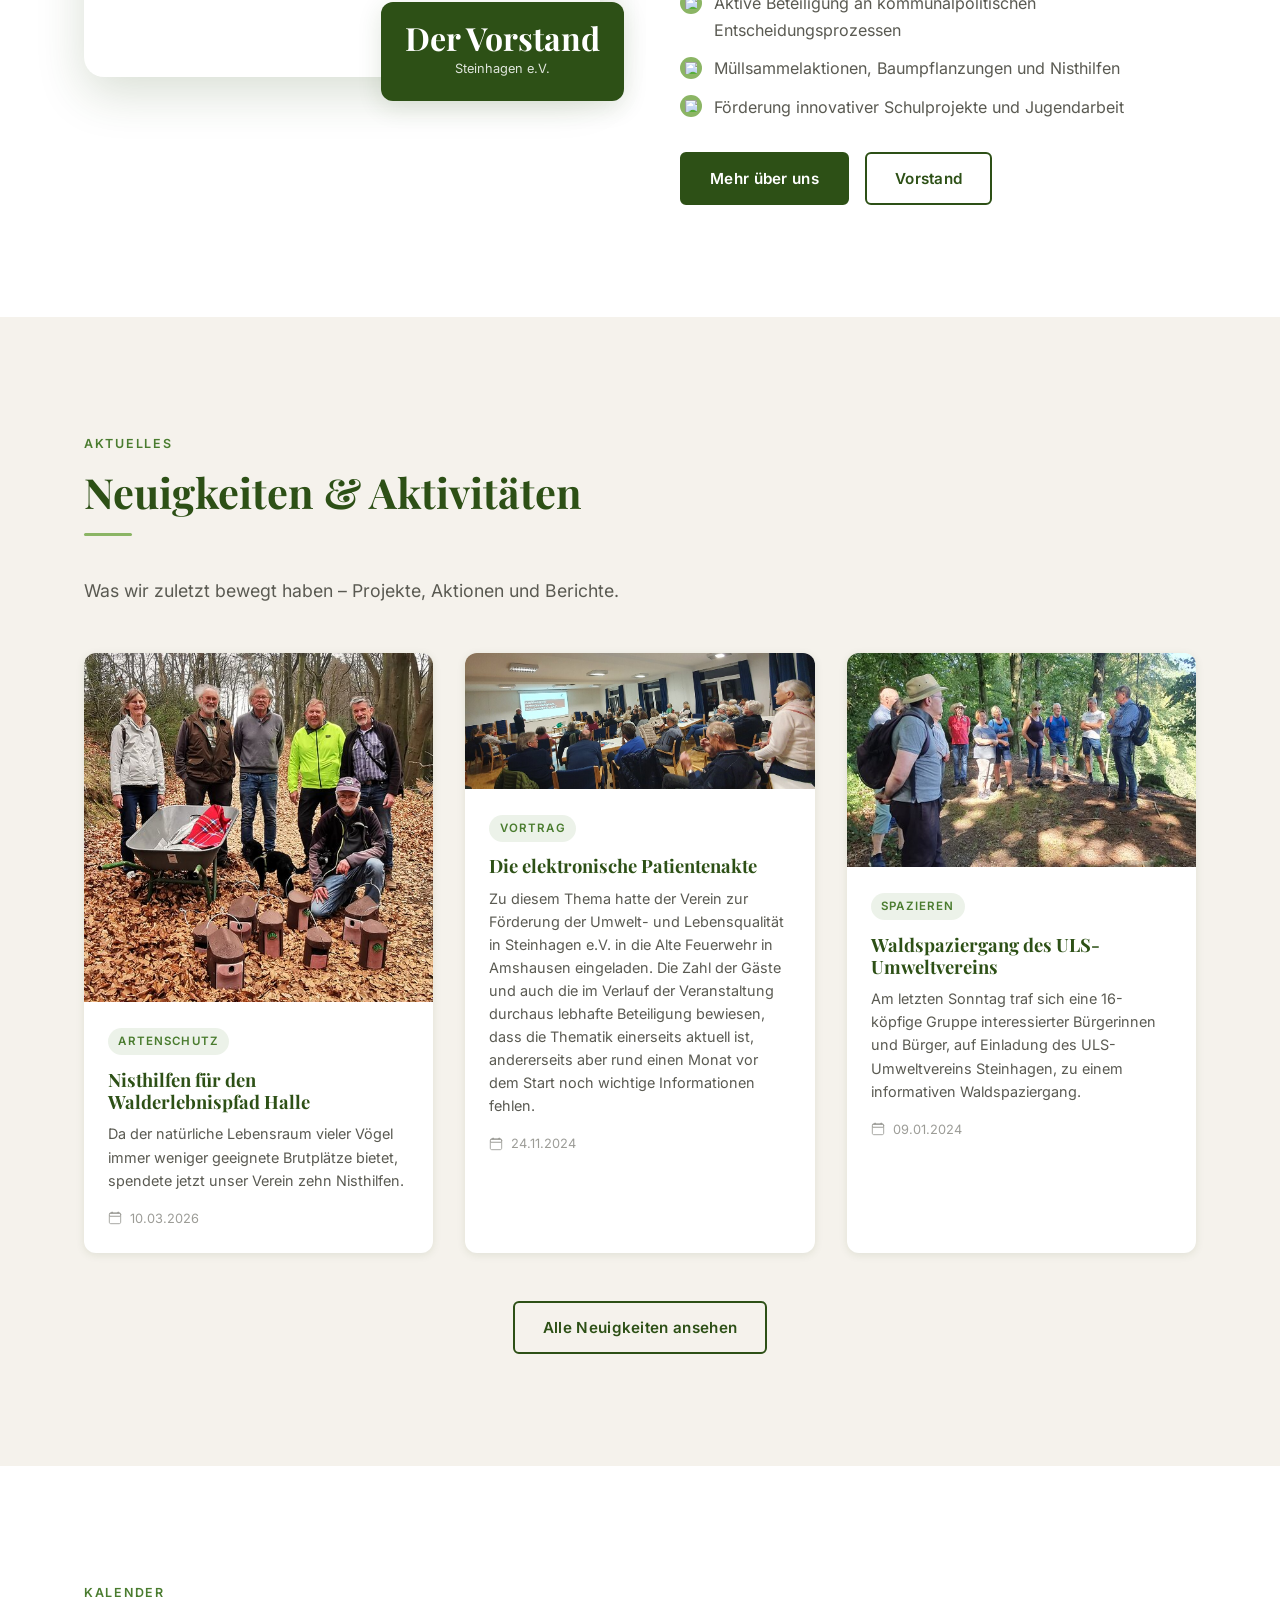
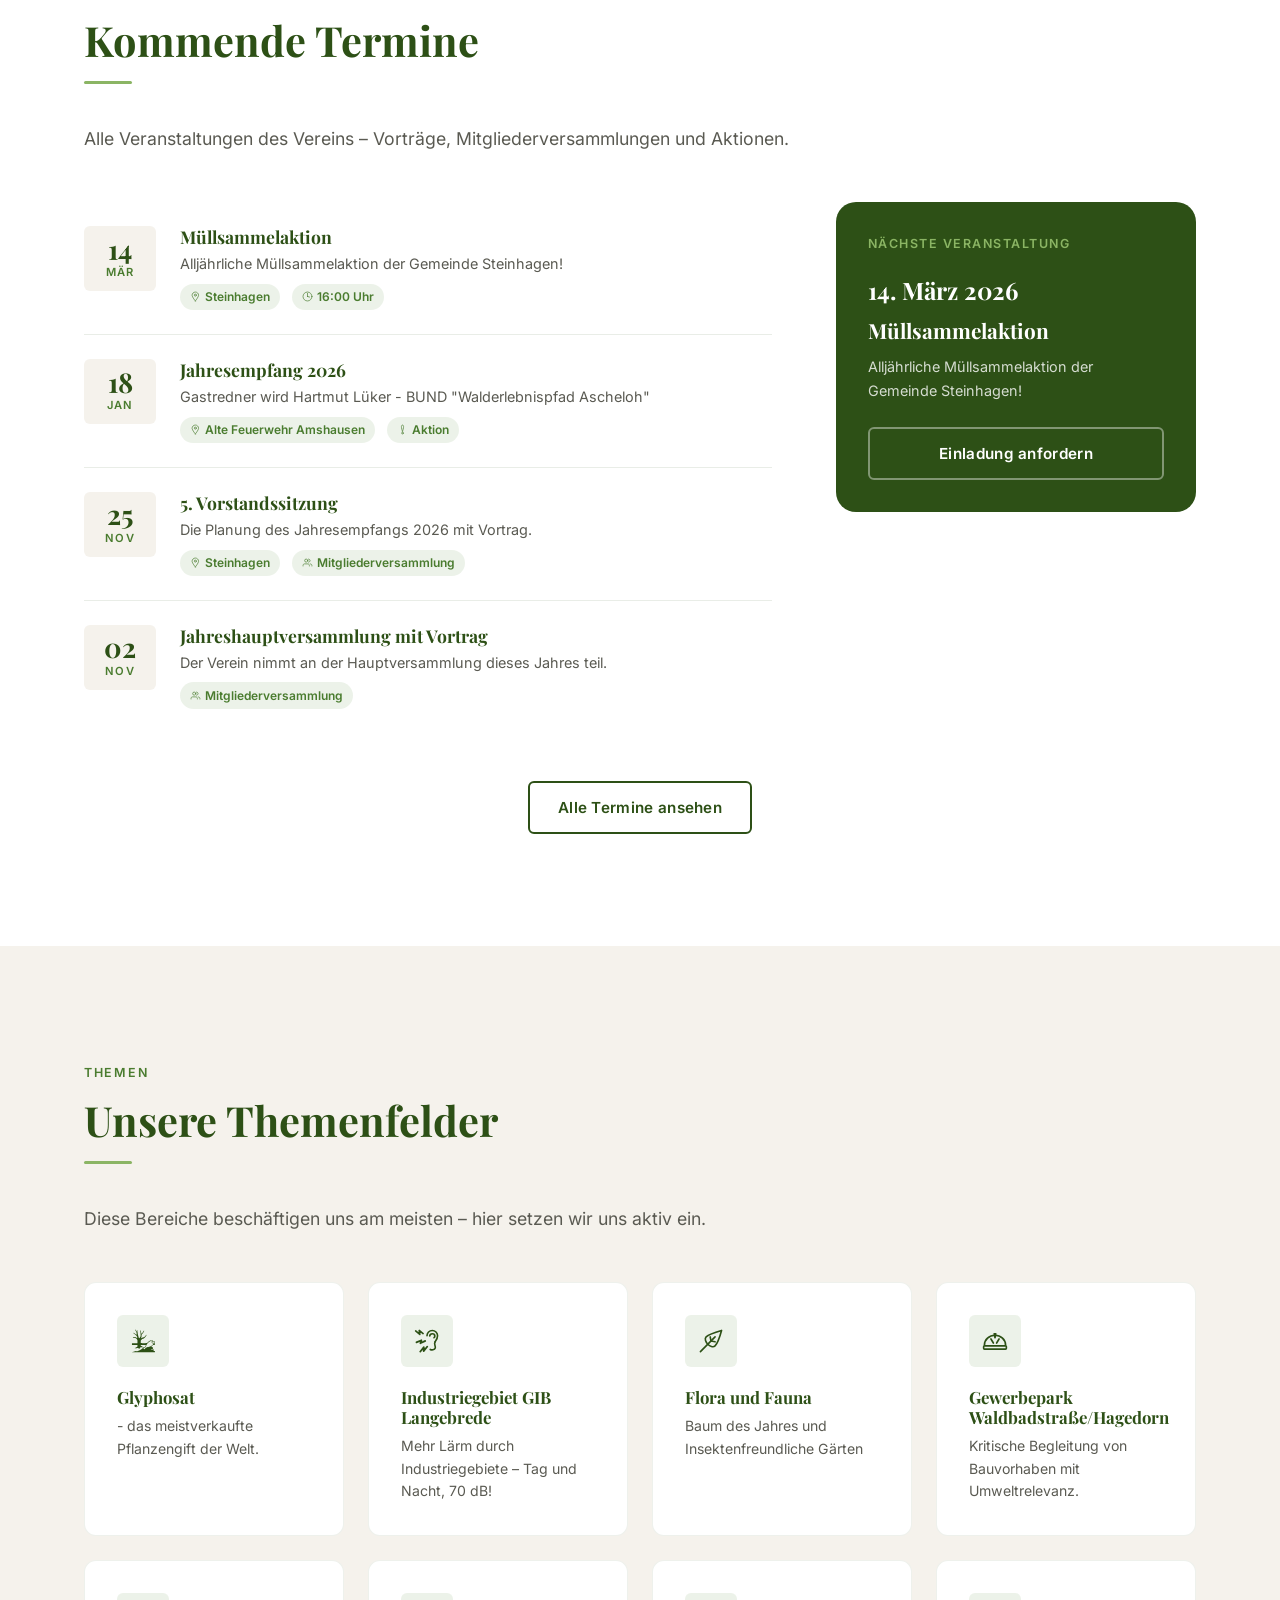
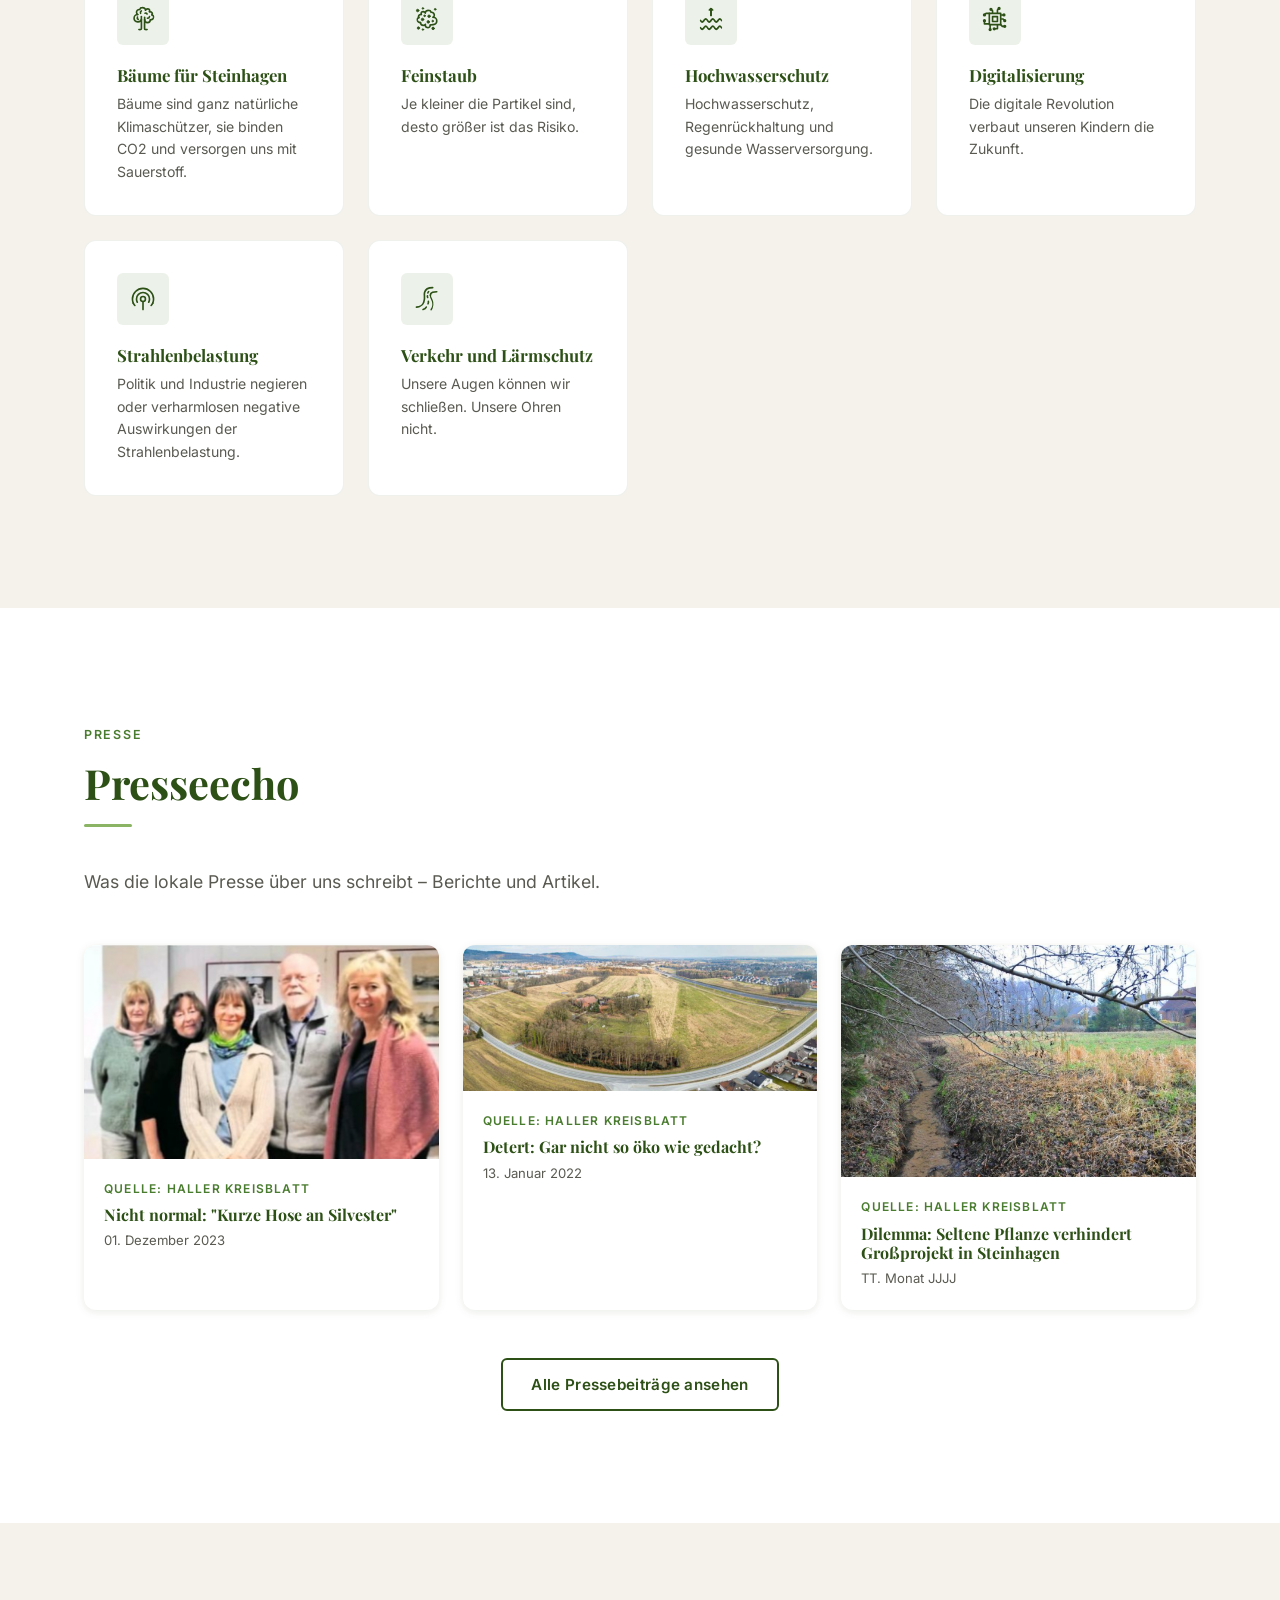
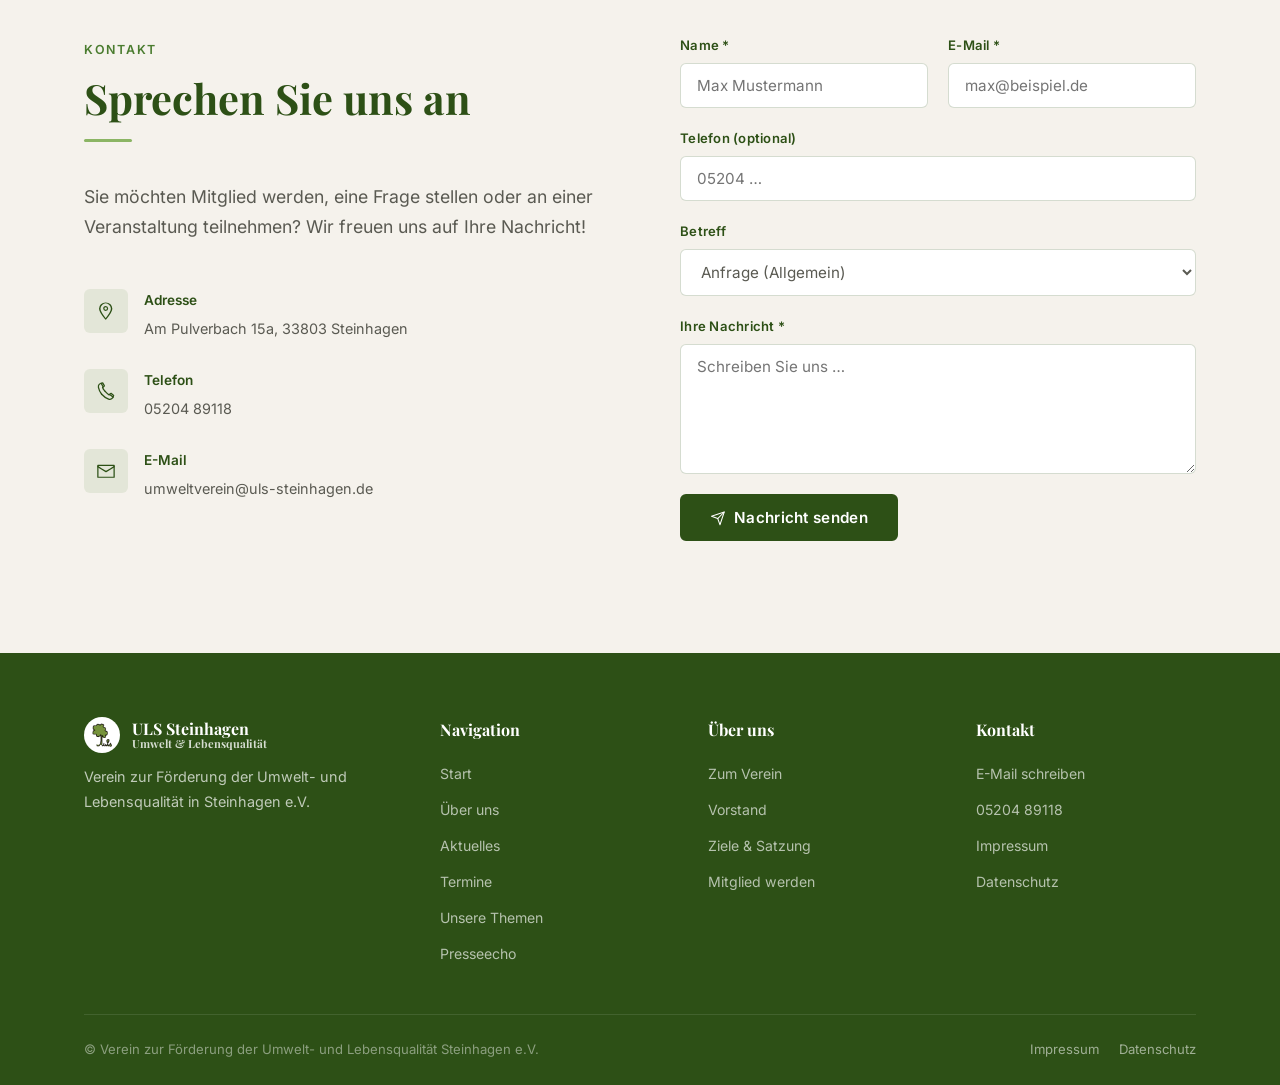
==== commit 65b91620: "init" ====
--- a/index.html
+++ b/index.html
@@ -8,51 +8,13 @@
   <meta name="theme-color" content="#2D5016" /> <!-- Färb die Adressleiste in mobilen Browsern in dunkles Grün ein-->
   <!-- Text im Browser-Tab -->
   <title>ULS Steinhagen – Umwelt &amp; Lebensqualität</title>
-
+  <link rel="icon" type="image/png" href="uls-steinhagen-logo.png">
   <!-- Styles -->
   <link rel="stylesheet" href="css/style.css" />
 </head>
 <body>
-  <!-- Skip-Link für Barrierefreiheit -->
-  <a class="sr-only" href="#main" style="position:absolute;left:-9999px;top:0;background:var(--green-dark);color:#fff;padding:.5rem 1rem;z-index:9999;">Zum Inhalt springen</a>
-  <!-- NAVBAR -->
-  <header id="navbar" role="banner">
-    <div class="container nav-inner"> <!-- Logo und Text links -->
-      <a href="index.html" class="nav-logo" aria-label="ULS Steinhagen – Startseite">
-        <div class="nav-logo-icon" aria-hidden="true">
-          <span class="icon-slot">
-             <img src="icons/uls-steinhagen-logo.png" alt="uls-steinhagen-logo Baum" />
-          </span>
-        </div>
-        <div class="nav-logo-text">
-          <span>ULS Steinhagen</span>
-          <span>Umwelt &amp; Lebensqualität</span>
-        </div>
-      </a>
-
-      <!-- Mobile Hamburger (JS controlled) 
-           aria-controls="nav-links" verknüpft den Button technisch mit der Navigation -->
-      <button
-        id="nav-toggle"
-        class="nav-toggle"
-        aria-controls="nav-links"
-        aria-expanded="false"
-        aria-label="Menü öffnen"
-      >
-        <span></span><span></span><span></span> <!-- Hamburger Striche -->
-      </button>
-
-      <!-- Main navigation links | "nav-cta" (Call to Action) lässt sie aussehen wie ein button. -->
-      <nav id="nav-links" class="nav-links" role="navigation" aria-label="Hauptnavigation">
-        <a href="verein.html">Verein</a>
-        <a href="aktuelles.html">Aktuelles</a>
-        <a href="themen.html">Unsere Themen</a>
-        <a href="Presseecho.html">Presseecho</a>
-        <a href="termine.html" >Termine</a>
-        <a href="#contact" class="nav-cta">Kontakt</a>
-      </nav>
-    </div>
-  </header>
+  <!-- HEADER -->
+  <div id="header-placeholder"></div>
 
   <!--MAIN -->
   <main id="main">
@@ -201,7 +163,7 @@
         <div class="news-grid">
           <!-- NEWS CARD -->
           <article class="news-card reveal" aria-labelledby="news1-title">
-            <img class="news-card-img" src="images/IMG_20260310_144230.jpg" alt="Vereinsmilglieder posieren vor den fertigen Nisthilfen im Wald" loading="lazy" />
+            <img class="news-card-img" src="images/aktuelles/nisthilfen.jpg" alt="Vereinsmilglieder posieren vor den fertigen Nisthilfen im Wald" loading="lazy" />
             <div class="news-card-body">
               <span class="news-card-tag">Artenschutz</span>
               <h3 class="news-card-title" id="news1-title">Nisthilfen für den Walderlebnispfad Halle</h3>
@@ -219,7 +181,7 @@
           </article>
 
           <article class="news-card reveal" aria-labelledby="news2-title">
-            <img class="news-card-img" src="images/20241124_171208.jpg" alt="Eine Gruppe von Leuten hören einen Vortrag an" loading="lazy" />
+            <img class="news-card-img" src="images/aktuelles/epa_vortrag.jpg" alt="Eine Gruppe von Leuten hören einen Vortrag an" loading="lazy" />
             <div class="news-card-body">
               <span class="news-card-tag">Vortrag</span>
               <h3 class="news-card-title" id="news2-title">Die elektronische Patientenakte</h3>
@@ -237,7 +199,7 @@
           </article>
 
           <article class="news-card reveal" aria-labelledby="news3-title">
-            <img class="news-card-img" src="images/20240901_144301.jpg" alt="Eine kleine Gruppe steht im Wald, bereit zu wandern" loading="lazy" />
+            <img class="news-card-img" src="images/aktuelles/waldspaziergang.jpg" alt="Eine kleine Gruppe steht im Wald, bereit zu wandern" loading="lazy" />
             <div class="news-card-body">
               <span class="news-card-tag">Spazieren</span>
               <h3 class="news-card-title" id="news3-title">Waldspaziergang des ULS-Umweltvereins</h3>
@@ -527,28 +489,28 @@
         <div class="press-grid">
           <!-- PRESS CARD -->
           <article class="press-card reveal">
-            <img class="press-card-img" src="images/hero-forest.png" alt="Zeitungsartikel Beschreibung" loading="lazy" />
+            <img class="press-card-img" src="images/presseecho/umweltverein.png" alt="Umweltverein" loading="lazy" />
             <div class="press-card-body">
-              <p class="press-card-source">Quelle: Neue Westfälische</p>
-              <h4 class="press-card-title">Titel des Presseartikels</h4>
-              <p class="press-card-date">TT. Monat JJJJ</p>
+              <p class="press-card-source">Quelle: Haller Kreisblatt</p>
+              <h4 class="press-card-title">Nicht normal: "Kurze Hose an Silvester"</h4>
+              <p class="press-card-date">01. Dezember 2023</p>
             </div>
           </article>
 
           <article class="press-card reveal">
-            <img class="press-card-img" src="images/hero-forest.png" alt="Zeitungsartikel Beschreibung" loading="lazy" />
+            <img class="press-card-img" src="images/presseecho/deter-gelaende.png" alt="Deter-Gelände" loading="lazy" />
             <div class="press-card-body">
-              <p class="press-card-source">Quelle: Westfalen-Blatt</p>
-              <h4 class="press-card-title">Titel des Presseartikels</h4>
-              <p class="press-card-date">TT. Monat JJJJ</p>
+              <p class="press-card-source">Quelle: Haller Kreisblatt</p>
+              <h4 class="press-card-title">Detert: Gar nicht so öko wie gedacht?</h4>
+              <p class="press-card-date">13. Januar 2022</p>
             </div>
           </article>
 
           <article class="press-card reveal">
-            <img class="press-card-img" src="images/hero-forest.png" alt="Zeitungsartikel Beschreibung" loading="lazy" />
+            <img class="press-card-img" src="images/presseecho/hochwassergefahr.png" alt="Bach am Feld" loading="lazy" />
             <div class="press-card-body">
-              <p class="press-card-source">Quelle: Lokalzeitung</p>
-              <h4 class="press-card-title">Titel des Presseartikels</h4>
+              <p class="press-card-source">Quelle: Haller Kreisblatt</p>
+              <h4 class="press-card-title">Dilemma: Seltene Pflanze verhindert Großprojekt in Steinhagen</h4>
               <p class="press-card-date">TT. Monat JJJJ</p>
             </div>
           </article>
@@ -678,82 +640,8 @@
 
   </main>
 
-
-  <!-- FOOTER -->
-  <footer role="contentinfo">
-    <div class="container">
-      <div class="footer-grid">
-
-        <!-- Brand column -->
-        <div class="footer-brand">
-          <a href="index.html" class="nav-logo" aria-label="ULS Steinhagen – Startseite">
-            <div class="nav-logo-icon" aria-hidden="true">
-              <span class="icon-slot">
-                <img src="icons/uls-steinhagen-logo.png" alt="uls-steinhagen-logo Baum">
-              </span>
-            </div>
-            <div class="nav-logo-text">
-              <span>ULS Steinhagen</span>
-              <span>Umwelt &amp; Lebensqualität</span>
-            </div>
-          </a>
-          <p>Verein zur Förderung der Umwelt- und Lebensqualität in Steinhagen e.V.</p>
-        </div>
-
-        <!-- Navigation Spalte -->
-        <div class="footer-col">
-          <h5>Navigation</h5>
-          <ul>
-            <li><a href="index.html">Start</a></li>
-            <li><a href="ueber-uns.html">Über uns</a></li>
-            <li><a href="news.html">Aktuelles</a></li>
-            <li><a href="termine.html">Termine</a></li>
-            <li><a href="themen.html">Unsere Themen</a></li>
-            <li><a href="presseecho.html">Presseecho</a></li>
-          </ul>
-        </div>
-
-        <!-- Über uns Spalte-->
-        <div class="footer-col">
-          <h5>Über uns</h5>
-          <ul>
-            <li><a href="ueber-uns.html">Zum Verein</a></li>
-            <li><a href="ueber-uns.html#vorstand">Vorstand</a></li>
-            <li><a href="ziele.html">Ziele &amp; Satzung</a></li>
-            <li><a href="mitgliedschaft.html">Mitglied werden</a></li>
-          </ul>
-        </div>
-
-        <!-- Kontakt Spalte -->
-        <div class="footer-col">
-          <h5>Kontakt</h5>
-          <ul>
-            <li><a href="mailto:umweltverein@uls-steinhagen.de">E-Mail schreiben</a></li>
-            <li><a href="tel:+4952048911">05204 89118</a></li>
-            <li><a href="impressum.html">Impressum</a></li>
-            <li><a href="impressum.html#datenschutz">Datenschutz</a></li>
-          </ul>
-        </div>
-
-      </div>
-
-      <div class="footer-bottom">
-        <span>&copy; Verein zur Förderung der Umwelt- und Lebensqualität Steinhagen e.V.</span>
-        <div class="footer-bottom-right">
-          <a href="impressum.html">Impressum</a>
-          <a href="impressum.html#datenschutz">Datenschutz</a>
-        </div>
-      </div>
-    </div>
-  </footer>
-
-  <!-- Zurück nach oben button -->
-  <button id="back-to-top" aria-label="Zurück nach oben">
-    <span class="icon-slot" aria-hidden="true">
-      <img src="icons/pfeil_hoch.svg" alt="check-mark" class="icon-slot">
-    </span>
-  </button>
-
+  <div id="footer-placeholder"></div>
+  
   <script src="js/main.js"></script> <!--type="module"-->
 </body>
 </html>
--- a/css/style.css
+++ b/css/style.css
@@ -818,15 +818,10 @@
 }
 .press-card-img {
   width: 100%;
-  aspect-ratio: 4 / 3;
+  aspect-ratio: auto;
   object-fit: cover;
   display: block;
-  background: var(--cream); /* visible when image is missing */
-  /*
-     IMAGE SLOT – replace with newspaper scan / photo:
-     <img class="press-card-img" src="images/presse/artikel-2025.jpg"
-          alt="Zeitungsartikel: [Titel]" loading="lazy" />
-  */
+  background: var(--cream);
 }
 .press-card-body { padding: 1.25rem; }
 .press-card-source {
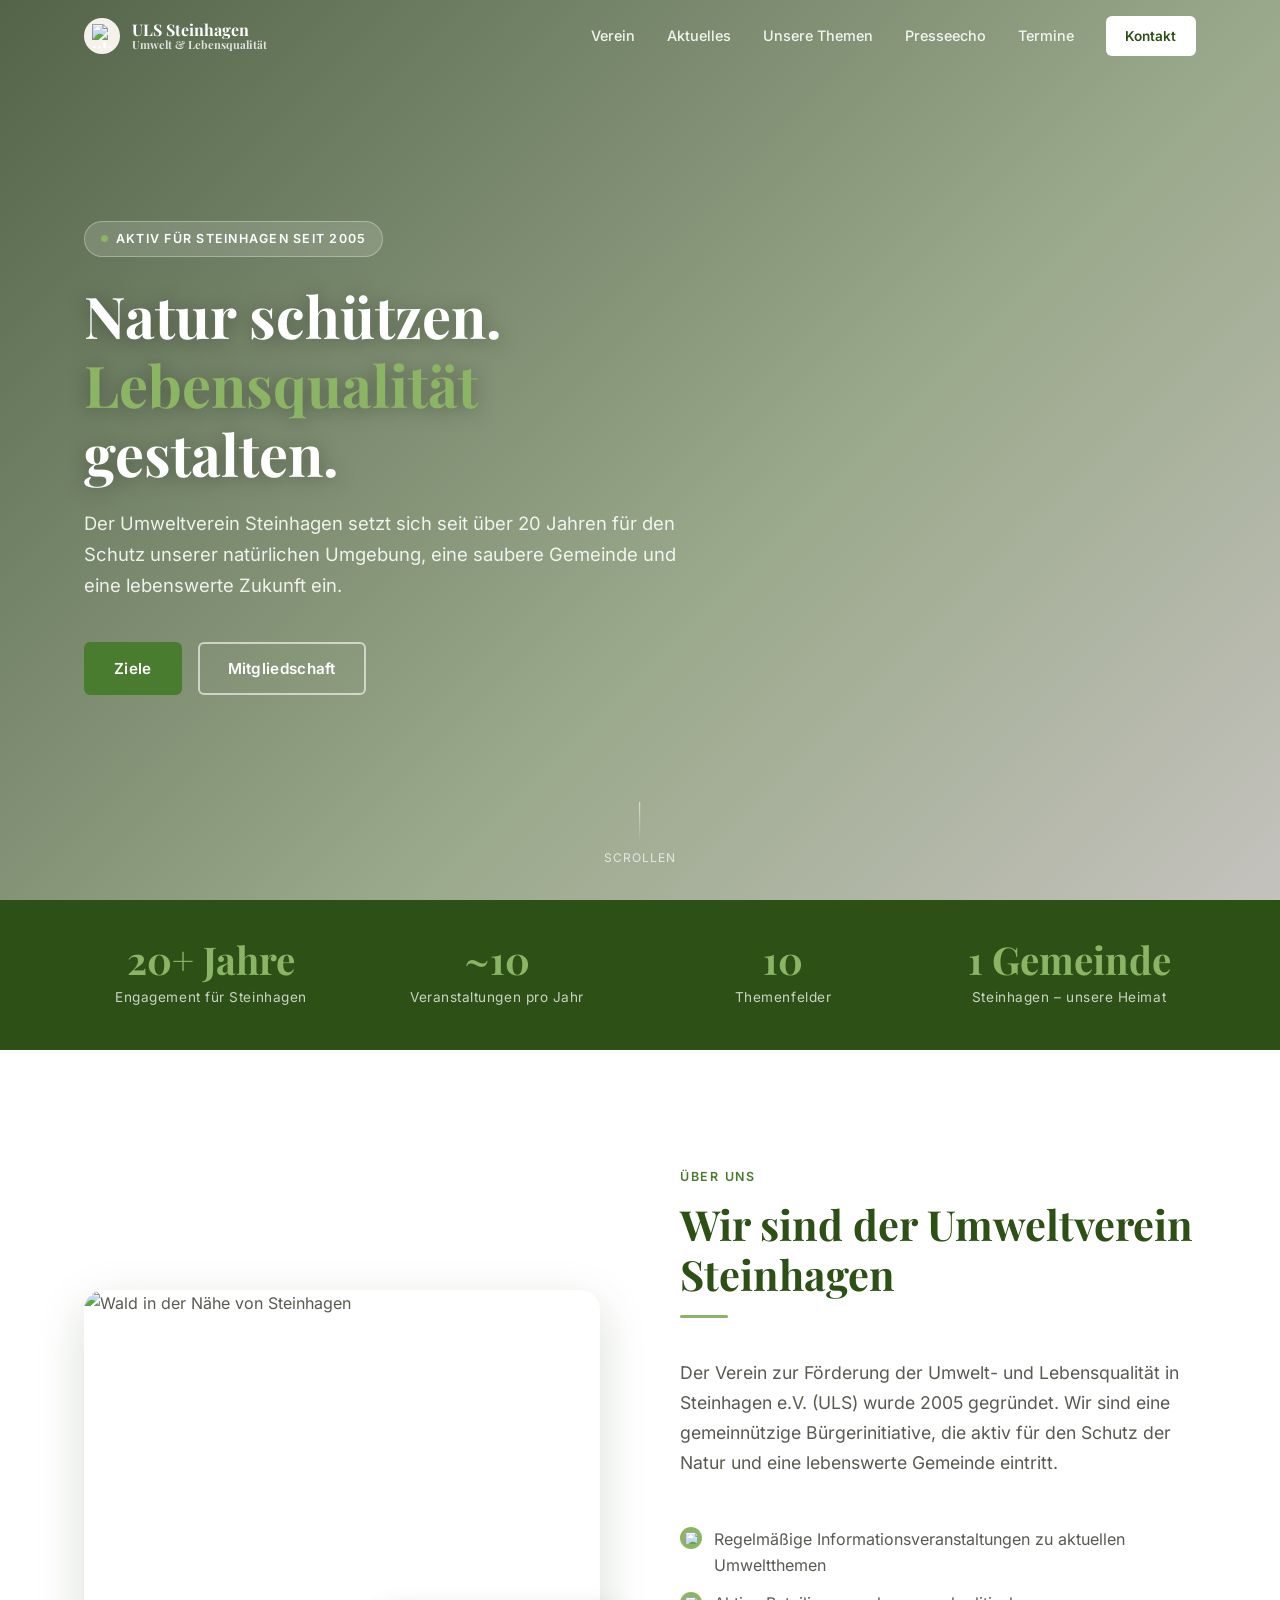
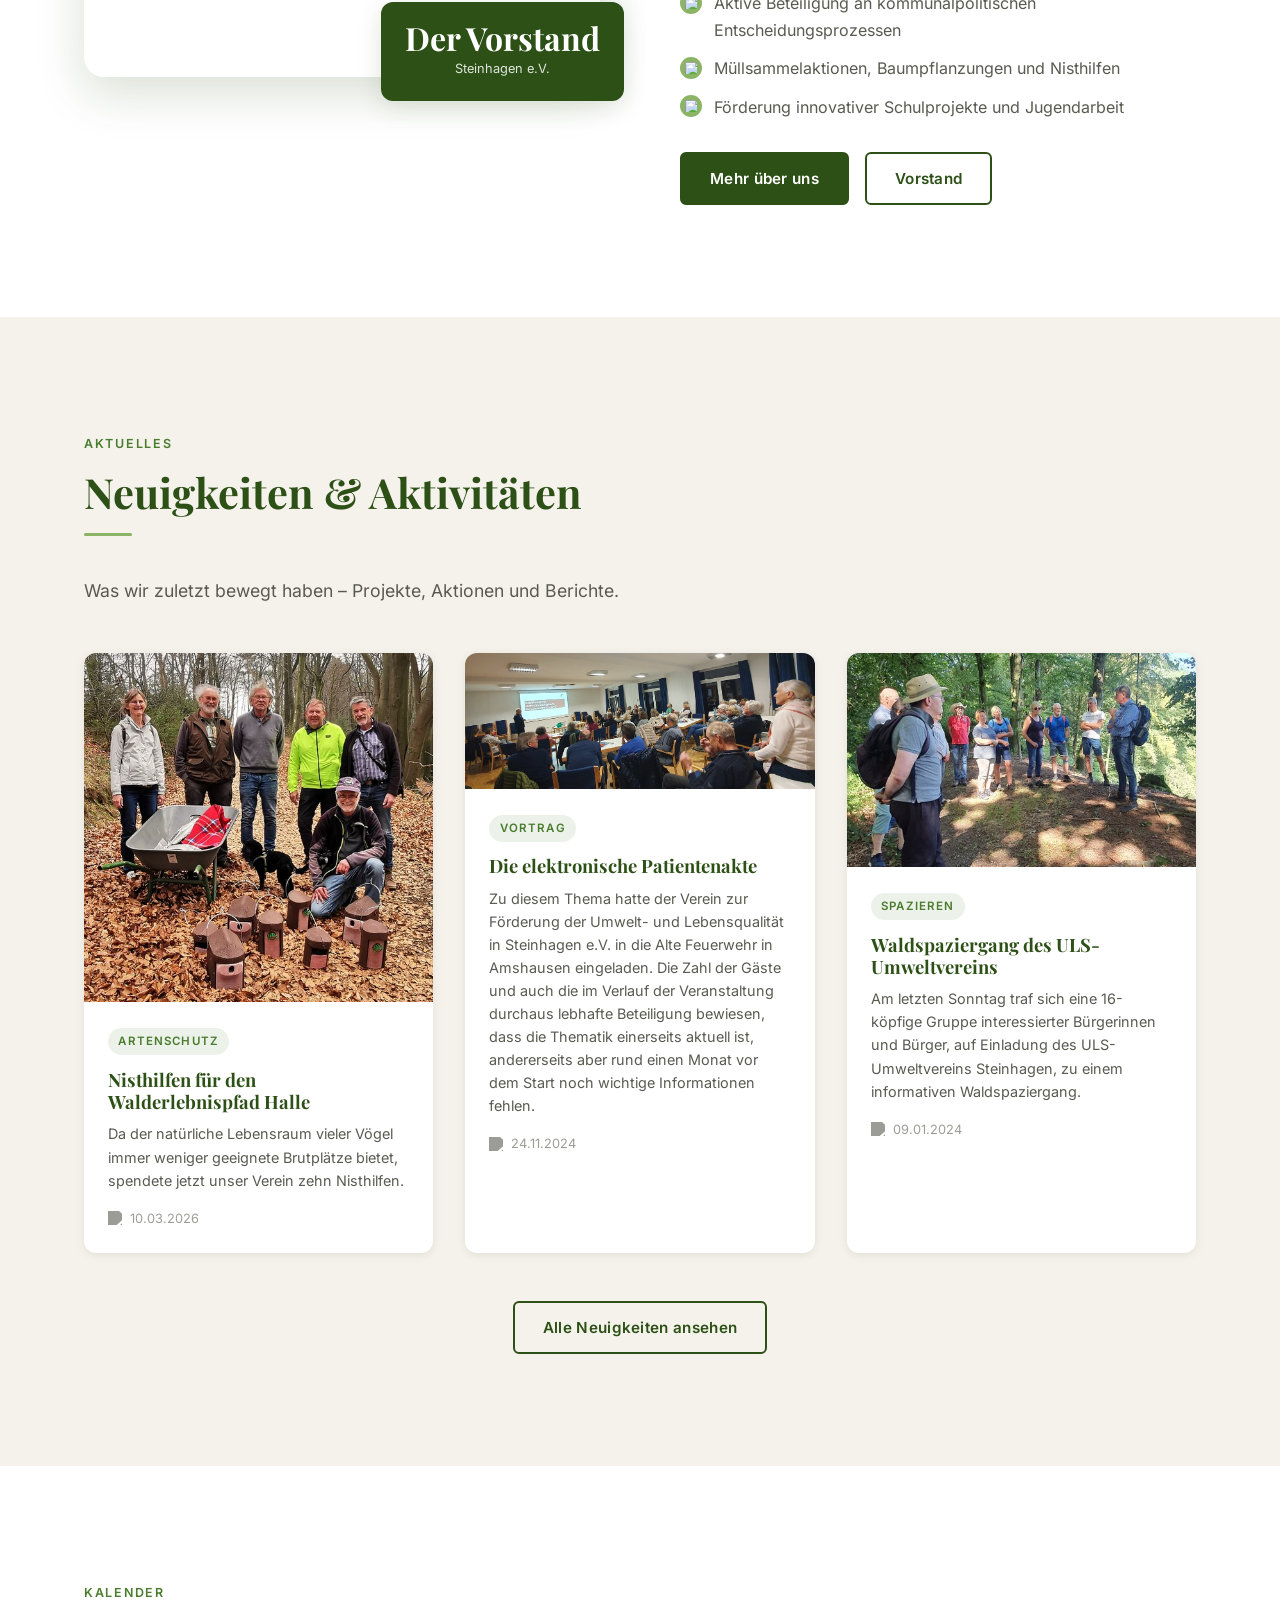
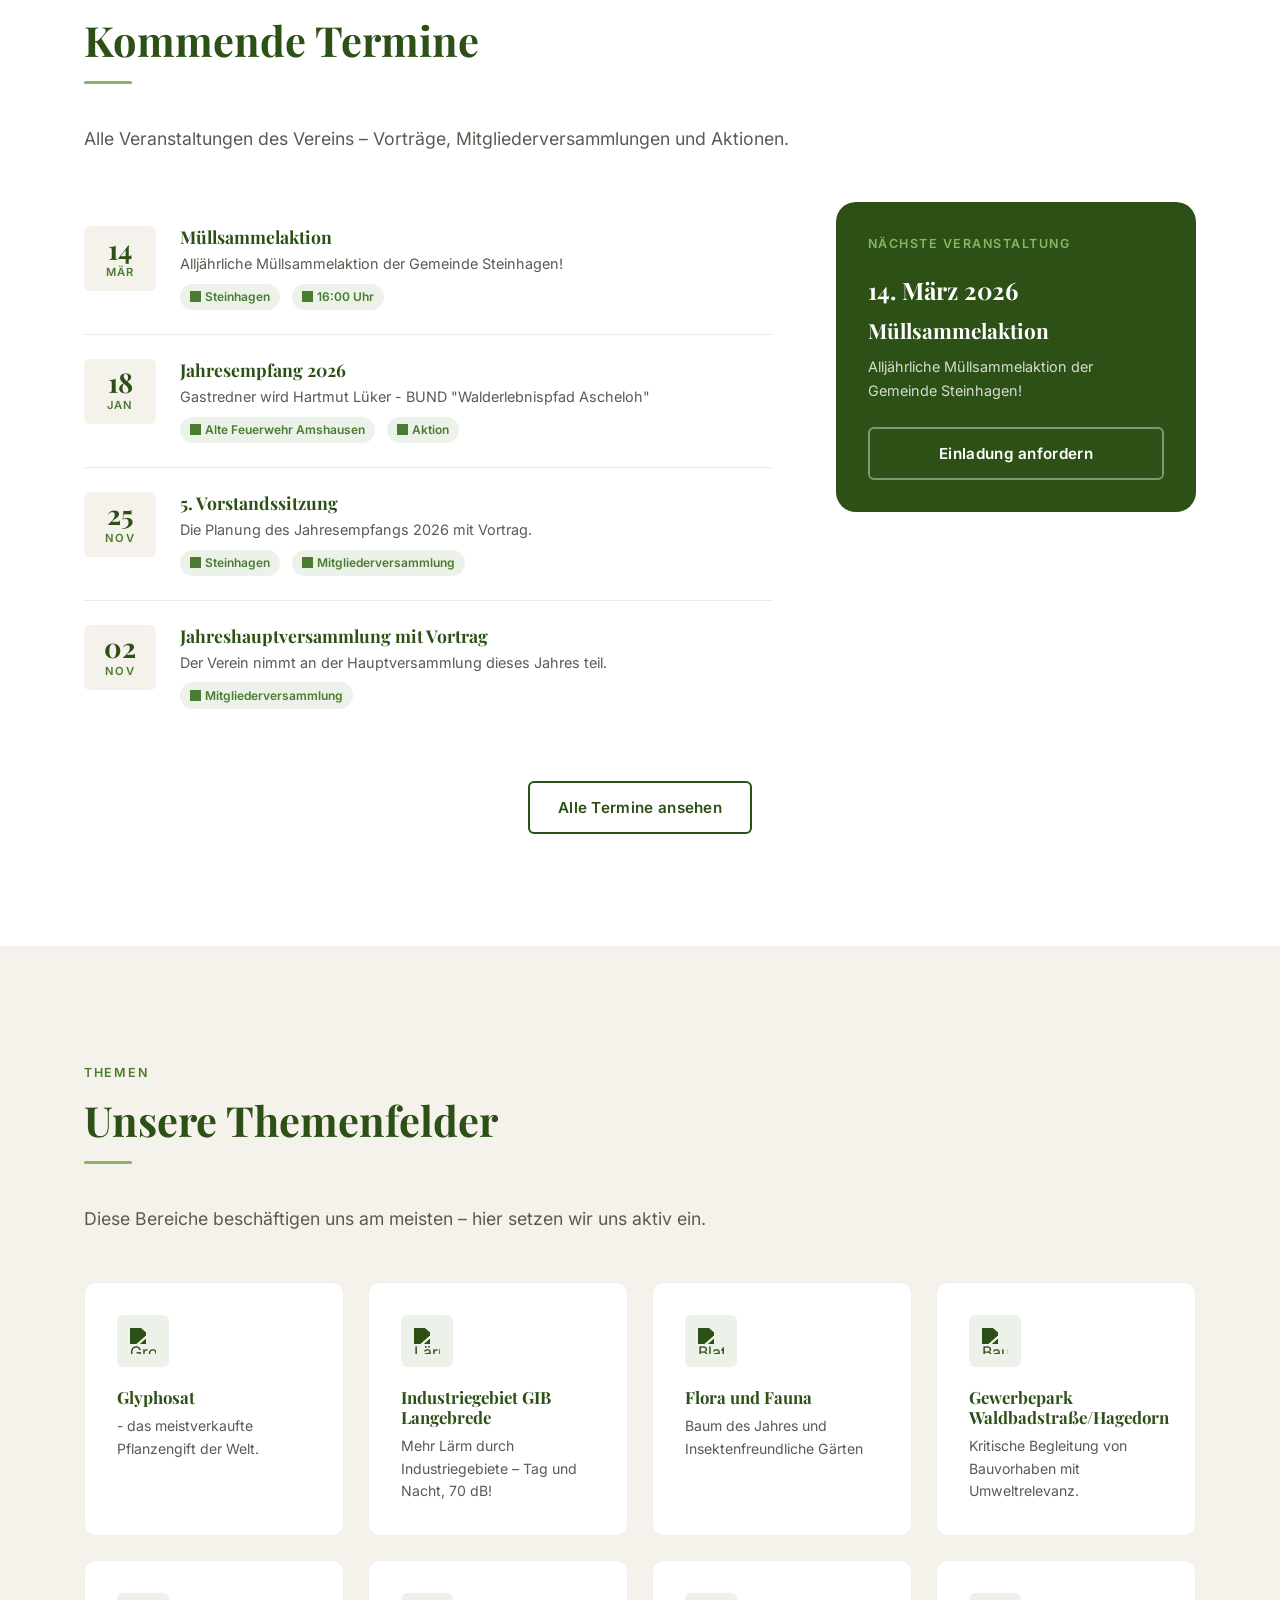
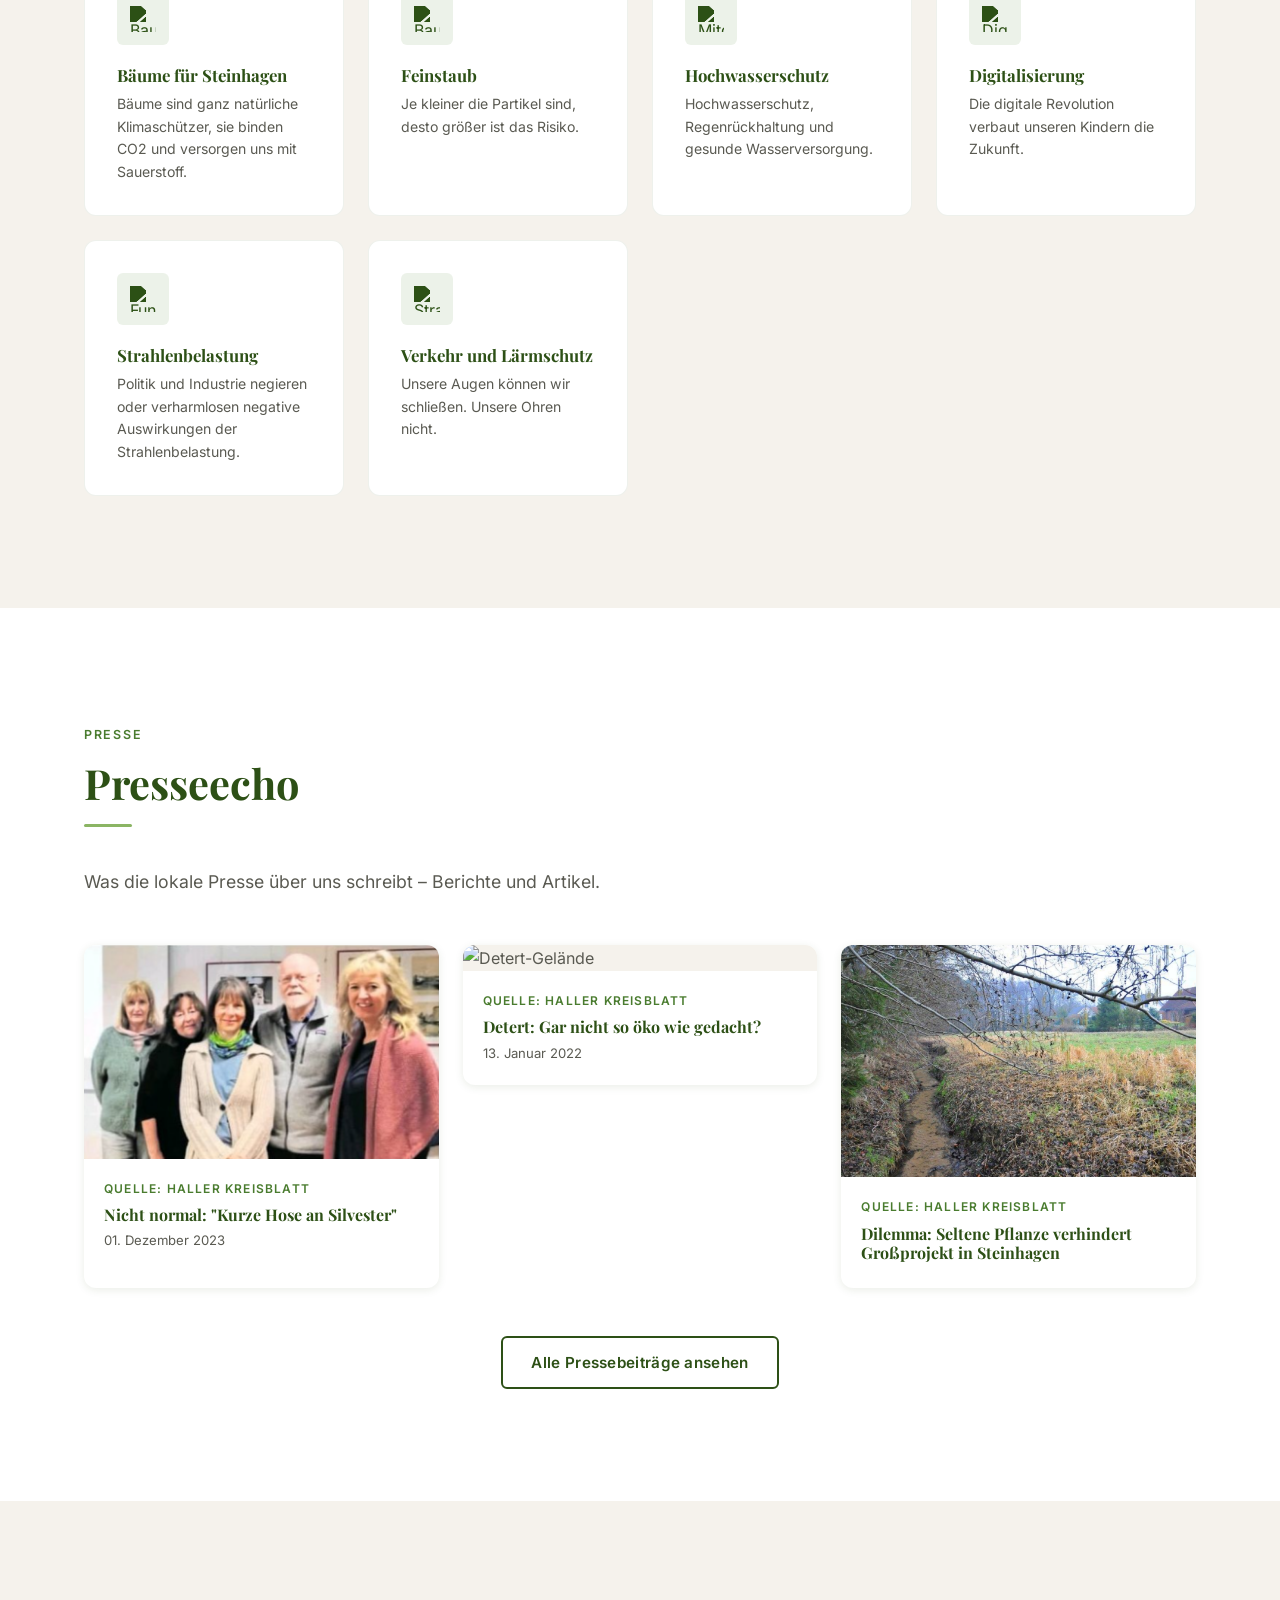
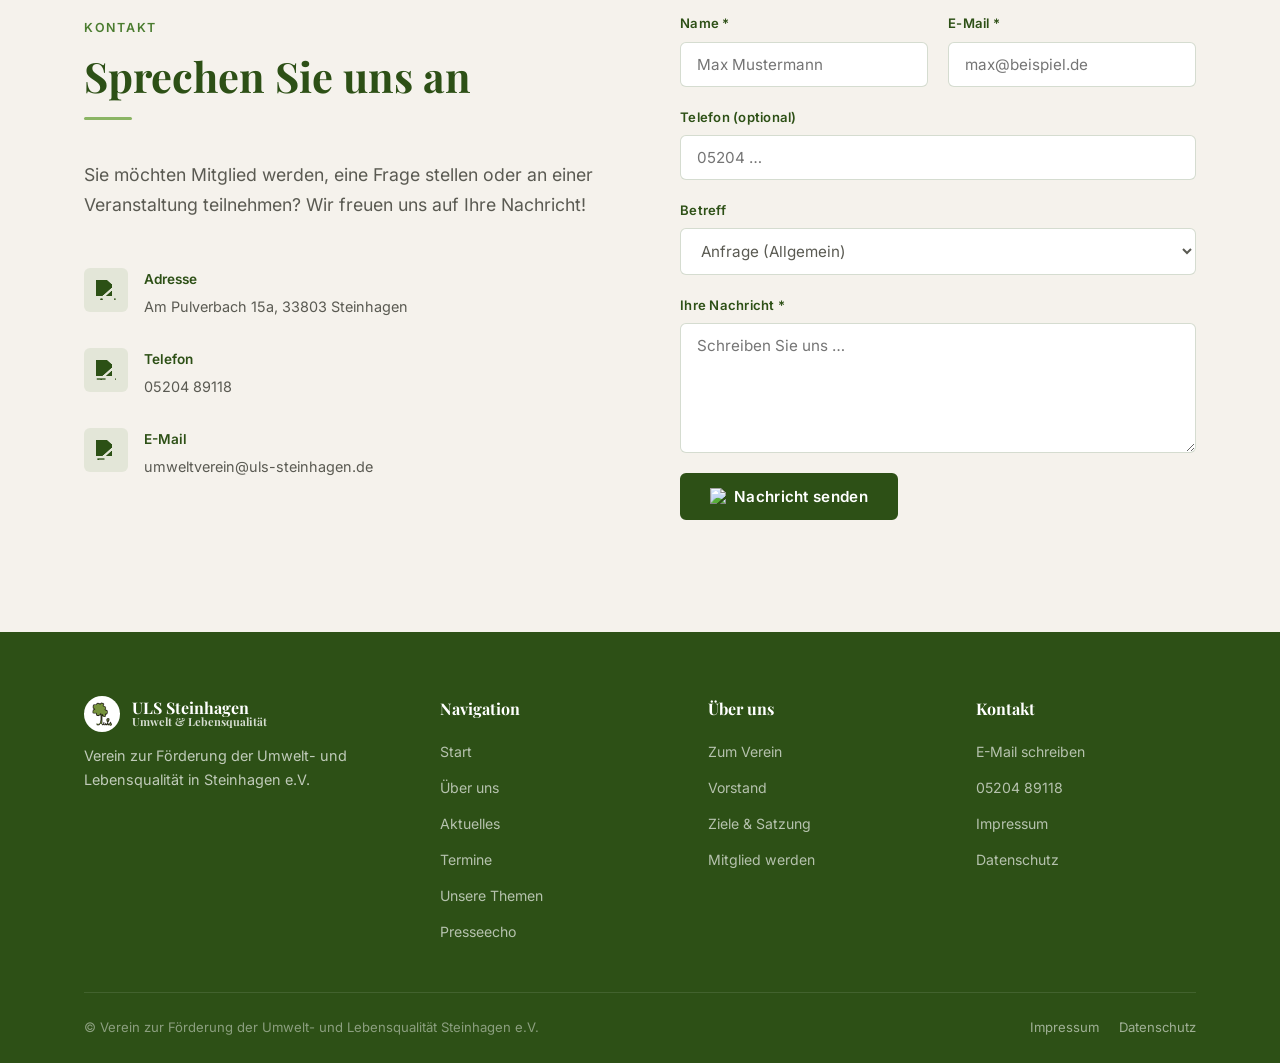
==== commit edfb1a4a: "init" ====
--- a/index.html
+++ b/index.html
@@ -8,10 +8,11 @@
   <meta name="theme-color" content="#2D5016" /> <!-- Färb die Adressleiste in mobilen Browsern in dunkles Grün ein-->
   <!-- Text im Browser-Tab -->
   <title>ULS Steinhagen – Umwelt &amp; Lebensqualität</title>
-  <link rel="icon" type="image/png" href="uls-steinhagen-logo.png">
+  <link rel="icon" type="image/png" href="images/uls-steinhagen-logo.png">
   <!-- Styles -->
   <link rel="stylesheet" href="css/style.css" />
 </head>
+
 <body>
   <!-- HEADER -->
   <div id="header-placeholder"></div>
@@ -20,7 +21,7 @@
   <main id="main">
     <!-- HERO | Background image in style.css → .hero-bg -->
     <section id="hero" aria-labelledby="hero-heading"> <!-- Dadurch liest der Screenreader zuerst den Titel -->
-      <div class="hero-bg" role="img" aria-label="Blick in einen deutschen Laubwald"></div>
+      <div class="hero-bg" role="img" aria-label="Baum von unten"></div>
       <div class="hero-overlay" aria-hidden="true"></div> <!-- Filter auf dem Hintergrundbild -->
 
       <div class="container hero-content">
@@ -48,7 +49,7 @@
           <a href="mitgliedschaft.html" class="btn btn-outline">Mitgliedschaft</a>
         </div>
       </div>
-
+      
       <!-- Animated scroll indicator | Scollt bis "stats" -->
       <div class="hero-scroll" aria-hidden="true" onclick="document.getElementById('stats').scrollIntoView({behavior:'smooth'})">
         <div class="hero-scroll-line"></div>
@@ -88,7 +89,7 @@
           <!-- Image -->
           <div class="about-image-wrap reveal">
             <img
-              src="images/vorstand.png"
+              src="images/ueber_uns/vorstand.png"
               alt="Wald in der Nähe von Steinhagen"
               loading="lazy"
             />
@@ -115,25 +116,25 @@
             <ul class="about-list" aria-label="Unsere Tätigkeiten">
               <li class="about-list-item">
                 <span class="about-list-icon" aria-hidden="true" >
-                  <img src="icons/checkmark.svg" alt="check-mark" class="icon-slot"/>
+                  <img src="images/icons/checkmark.svg" alt="check-mark" class="icon-slot"/>
                 </span>
                 <span>Regelmäßige Informationsveranstaltungen zu aktuellen Umweltthemen</span>
               </li>
               <li class="about-list-item">
                 <span class="about-list-icon" aria-hidden="true">
-                  <img src="icons/checkmark.svg" alt="check-mark" class="icon-slot"/>
+                  <img src="images/icons/checkmark.svg" alt="check-mark" class="icon-slot"/>
                 </span>
                 <span>Aktive Beteiligung an kommunalpolitischen Entscheidungsprozessen</span>
               </li>
               <li class="about-list-item">
                 <span class="about-list-icon" aria-hidden="true">
-                  <img src="icons/checkmark.svg" alt="check-mark" class="icon-slot"/>
+                  <img src="images/icons/checkmark.svg" alt="check-mark" class="icon-slot"/>
                 </span>
                 <span>Müllsammelaktionen, Baumpflanzungen und Nisthilfen</span>
               </li>
               <li class="about-list-item">
                 <span class="about-list-icon" aria-hidden="true">
-                  <img src="icons/checkmark.svg" alt="check-mark" class="icon-slot"/>
+                  <img src="images/icons/checkmark.svg" alt="check-mark" class="icon-slot"/>
                 </span>
                 <span>Förderung innovativer Schulprojekte und Jugendarbeit</span>
               </li>
@@ -173,7 +174,7 @@
               </p>
               <div class="news-card-meta">
                 <span class="icon-slot" aria-hidden="true">
-                  <img src="icons/date.svg" alt="kalender" class="icon-slot">
+                  <img src="images/icons/date.svg" alt="kalender" class="icon-slot">
                 </span>
                 <span>10.03.2026</span>
               </div>
@@ -191,7 +192,7 @@
                 andererseits aber rund einen Monat vor dem Start noch wichtige Informationen fehlen.</p>
               <div class="news-card-meta">
                 <span class="icon-slot" aria-hidden="true">
-                  <img src="icons/date.svg" alt="kalender" class="icon-slot">
+                  <img src="images/icons/date.svg" alt="kalender" class="icon-slot">
                 </span>
                 <span>24.11.2024</span>
               </div>
@@ -207,7 +208,7 @@
                 auf Einladung des ULS-Umweltvereins Steinhagen, zu einem informativen Waldspaziergang.</p>
               <div class="news-card-meta">
                 <span class="icon-slot" aria-hidden="true">
-                  <img src="icons/date.svg" alt="kalender" class="icon-slot">
+                  <img src="images/icons/date.svg" alt="kalender" class="icon-slot">
                 </span>
                 <span>09.01.2024</span>
               </div>
@@ -248,13 +249,13 @@
                 <div class="event-meta-row">
                   <span class="event-tag">
                     <span class="icon-slot" aria-hidden="true">
-                      <img src="icons/ort.svg" alt="Ort" class="icon-slot">
+                      <img src="images/icons/ort.svg" alt="Ort" class="icon-slot">
                     </span>
                     Steinhagen
                   </span>
                   <span class="event-tag">
                     <span class="icon-slot" aria-hidden="true">
-                      <img src="icons/uhr.svg" alt="Uhr" class="icon-slot">
+                      <img src="images/icons/uhr.svg" alt="Uhr" class="icon-slot">
                     </span>
                     16:00 Uhr
                   </span>
@@ -273,13 +274,13 @@
                 <div class="event-meta-row">
                   <span class="event-tag">
                     <span class="icon-slot" aria-hidden="true">
-                      <img src="icons/ort.svg" alt="Ort" class="icon-slot">
+                      <img src="images/icons/ort.svg" alt="Ort" class="icon-slot">
                     </span>
                     Alte Feuerwehr Amshausen
                   </span>
                   <span class="event-tag">
                     <span class="icon-slot" aria-hidden="true">
-                      <img src="icons/aktion.svg" alt="Mitglieder" class="icon-slot">
+                      <img src="images/icons/aktion.svg" alt="Mitglieder" class="icon-slot">
                     </span>
                     Aktion
                   </span>
@@ -298,13 +299,13 @@
                 <div class="event-meta-row">
                   <span class="event-tag">
                     <span class="icon-slot" aria-hidden="true">
-                      <img src="icons/ort.svg" alt="Ort" class="icon-slot">
+                      <img src="images/icons/ort.svg" alt="Ort" class="icon-slot">
                     </span>
                     Steinhagen
                   </span>
                   <span class="event-tag">
                     <span class="icon-slot" aria-hidden="true">
-                      <img src="icons/mitglieder.svg" alt="Mitglieder" class="icon-slot">
+                      <img src="images/icons/mitglieder.svg" alt="Mitglieder" class="icon-slot">
                     </span>
                     Mitgliederversammlung
                   </span>
@@ -323,7 +324,7 @@
                 <div class="event-meta-row">
                   <span class="event-tag">
                     <span class="icon-slot" aria-hidden="true">
-                      <img src="icons/mitglieder.svg" alt="Mitglieder" class="icon-slot">
+                      <img src="images/icons/mitglieder.svg" alt="Mitglieder" class="icon-slot">
                     </span>
                     Mitgliederversammlung
                   </span>
@@ -369,7 +370,7 @@
           <a class="topic-card reveal" href="themen.html#naturschutz">
             <div class="topic-icon" aria-hidden="true">
               <span class="icon-slot">
-                <img src="icons/umweltschaedlich.svg" alt="Großes X" class="icon-slot">
+                <img src="images/icons/umweltschaedlich.svg" alt="Großes X" class="icon-slot">
               </span>
             </div>
             <h4>Glyphosat</h4>
@@ -379,7 +380,7 @@
           <a class="topic-card reveal" href="themen.html#laerm-verkehr">
             <div class="topic-icon" aria-hidden="true">
               <span class="icon-slot">
-                <img src="icons/laerm.svg" alt="Lärm" class="icon-slot">
+                <img src="images/icons/laerm.svg" alt="Lärm" class="icon-slot">
               </span>
             </div>
             <h4>Industriegebiet GIB Langebrede</h4>
@@ -389,7 +390,7 @@
           <a class="topic-card reveal" href="themen.html#klimaschutz">
             <div class="topic-icon" aria-hidden="true">
               <span class="icon-slot">
-                <img src="icons/klimaschutz.svg" alt="Blatt" class="icon-slot">
+                <img src="images/icons/klimaschutz.svg" alt="Blatt" class="icon-slot">
               </span>
             </div>
             <h4>Flora und Fauna</h4>
@@ -399,7 +400,7 @@
           <a class="topic-card reveal" href="themen.html#gewerbe-planung">
             <div class="topic-icon" aria-hidden="true">
               <span class="icon-slot">
-                <img src="icons/bauen.svg" alt="Baumarbeiterhelm" class="icon-slot">
+                <img src="images/icons/bauen.svg" alt="Baumarbeiterhelm" class="icon-slot">
               </span>
             </div>
             <h4>Gewerbepark Waldbadstraße/Hagedorn</h4>
@@ -409,7 +410,7 @@
           <a class="topic-card reveal" href="themen.html#bildung">
             <div class="topic-icon" aria-hidden="true">
               <span class="icon-slot">
-                <img src="icons/baum.svg" alt="Baum" class="icon-slot">
+                <img src="images/icons/baum.svg" alt="Baum" class="icon-slot">
               </span>
             </div>
             <h4>Bäume für Steinhagen</h4>
@@ -419,7 +420,7 @@
           <a class="topic-card reveal" href="themen.html#bildung">
             <div class="topic-icon" aria-hidden="true">
               <span class="icon-slot">
-                <img src="icons/luftverschmutzung.svg" alt="Baum" class="icon-slot">
+                <img src="images/icons/luftverschmutzung.svg" alt="Baum" class="icon-slot">
               </span>
             </div>
             <h4>Feinstaub</h4>
@@ -429,7 +430,7 @@
           <a class="topic-card reveal" href="themen.html#hochwasser">
             <div class="topic-icon" aria-hidden="true">
               <span class="icon-slot">
-                <img src="icons/hochwasser.svg" alt="Mitglieder" class="icon-slot">
+                <img src="images/icons/hochwasser.svg" alt="Mitglieder" class="icon-slot">
               </span>
             </div>
             <h4>Hochwasserschutz</h4>
@@ -439,7 +440,7 @@
           <a class="topic-card reveal" href="themen.html#hochwasser">
             <div class="topic-icon" aria-hidden="true">
               <span class="icon-slot">
-                <img src="icons/digitalisierung.svg" alt="Digitalisierung" class="icon-slot">
+                <img src="images/icons/digitalisierung.svg" alt="Digitalisierung" class="icon-slot">
               </span>
             </div>
             <h4>Digitalisierung</h4>
@@ -449,7 +450,7 @@
           <a class="topic-card reveal" href="themen.html#hochwasser">
             <div class="topic-icon" aria-hidden="true">
               <span class="icon-slot">
-                <img src="icons/funkwellen.svg" alt="Funkwellen" class="icon-slot">
+                <img src="images/icons/funkwellen.svg" alt="Funkwellen" class="icon-slot">
               </span>
             </div>
             <h4>Strahlenbelastung</h4>
@@ -458,7 +459,7 @@
             <a class="topic-card reveal" href="themen.html#hochwasser">
             <div class="topic-icon" aria-hidden="true">
               <span class="icon-slot">
-                <img src="icons/verkehr.svg" alt="Straße" class="icon-slot">
+                <img src="images/icons/verkehr.svg" alt="Straße" class="icon-slot">
               </span>
             </div>
             <h4>Verkehr und Lärmschutz</h4>
@@ -496,22 +497,30 @@
               <p class="press-card-date">01. Dezember 2023</p>
             </div>
           </article>
-
-          <article class="press-card reveal">
-            <img class="press-card-img" src="images/presseecho/deter-gelaende.png" alt="Deter-Gelände" loading="lazy" />
-            <div class="press-card-body">
-              <p class="press-card-source">Quelle: Haller Kreisblatt</p>
-              <h4 class="press-card-title">Detert: Gar nicht so öko wie gedacht?</h4>
-              <p class="press-card-date">13. Januar 2022</p>
-            </div>
-          </article>
-
+          <a href="deter-gelaende.html">
+            <article class="press-card reveal">
+              <img class="press-card-img" src="images/presseecho/detert-gelaende.png" alt="Detert-Gelände" loading="lazy" />
+              <div class="press-card-body">
+                <p class="press-card-source">Quelle: Haller Kreisblatt</p>
+                <h4 class="press-card-title">Detert: Gar nicht so öko wie gedacht?</h4>
+                <p class="press-card-date">13. Januar 2022</p>
+              </div>
+            </article>
+          </a>
           <article class="press-card reveal">
             <img class="press-card-img" src="images/presseecho/hochwassergefahr.png" alt="Bach am Feld" loading="lazy" />
             <div class="press-card-body">
               <p class="press-card-source">Quelle: Haller Kreisblatt</p>
               <h4 class="press-card-title">Dilemma: Seltene Pflanze verhindert Großprojekt in Steinhagen</h4>
-              <p class="press-card-date">TT. Monat JJJJ</p>
+              <!--
+              <div class="news-card-meta">
+                <span class="icon-slot" aria-hidden="true">
+                  <img src="images/icons/date.svg" alt="kalender" class="icon-slot">
+                </span>
+                <span>09.01.2024</span>
+              </div>
+              -->
+              <p class="press-card-date, news-card-meta"></p>
             </div>
           </article>
 
@@ -525,8 +534,7 @@
     </section>
 
 
-    <!-- KONTAKT The form uses a mailto: fallback (no server needed).
-         See main.js for the submit handler -->
+    <!-- KONTAKT -->
     <section id="contact" class="section" aria-labelledby="contact-heading">
       <div class="container">
         <div class="contact-layout">
@@ -546,7 +554,7 @@
               <div class="contact-info-item">
                 <div class="contact-info-icon" aria-hidden="true">
                   <span class="icon-slot">
-                    <img src="icons/ort.svg" alt="Adresse" class="icon-slot">
+                    <img src="images/icons/ort.svg" alt="Adresse" class="icon-slot">
                   </span>
                 </div>
                 <div class="contact-info-text">
@@ -558,7 +566,7 @@
               <div class="contact-info-item">
                 <div class="contact-info-icon" aria-hidden="true">
                   <span class="icon-slot">
-                    <img src="icons/telefon.svg" alt="Telefon" class="icon-slot">
+                    <img src="images/icons/telefon.svg" alt="Telefon" class="icon-slot">
                   </span>
                 </div>
                 <div class="contact-info-text">
@@ -570,7 +578,7 @@
               <div class="contact-info-item">
                 <div class="contact-info-icon" aria-hidden="true">
                   <span class="icon-slot">
-                    <img src="icons/email.svg" alt="Email" class="icon-slot">
+                    <img src="images/icons/email.svg" alt="Email" class="icon-slot">
                   </span>
                 </div>
                 <div class="contact-info-text">
@@ -627,7 +635,7 @@
 
               <button type="submit" class="btn btn-primary form-submit">
                 <span class="icon-slot" aria-hidden="true">
-                  <img src="icons/send.svg" alt="Abschicken" class="icon-slot">
+                  <img src="images/icons/send.svg" alt="Abschicken" class="icon-slot">
                 </span>
                 Nachricht senden
               </button>
@@ -640,6 +648,14 @@
 
   </main>
 
+  <!-- LIGHTBOX (full-size image overlay) 
+  <div id="lightbox" role="dialog" aria-modal="true" aria-label="Vollansicht Presseartikel">
+    <button id="lightbox-close" aria-label="Schließen">&times;</button>
+    <img id="lightbox-img" src="" alt="" />
+  </div>
+  -->
+
+  <!-- FOOTER -->
   <div id="footer-placeholder"></div>
   
   <script src="js/main.js"></script> <!--type="module"-->
